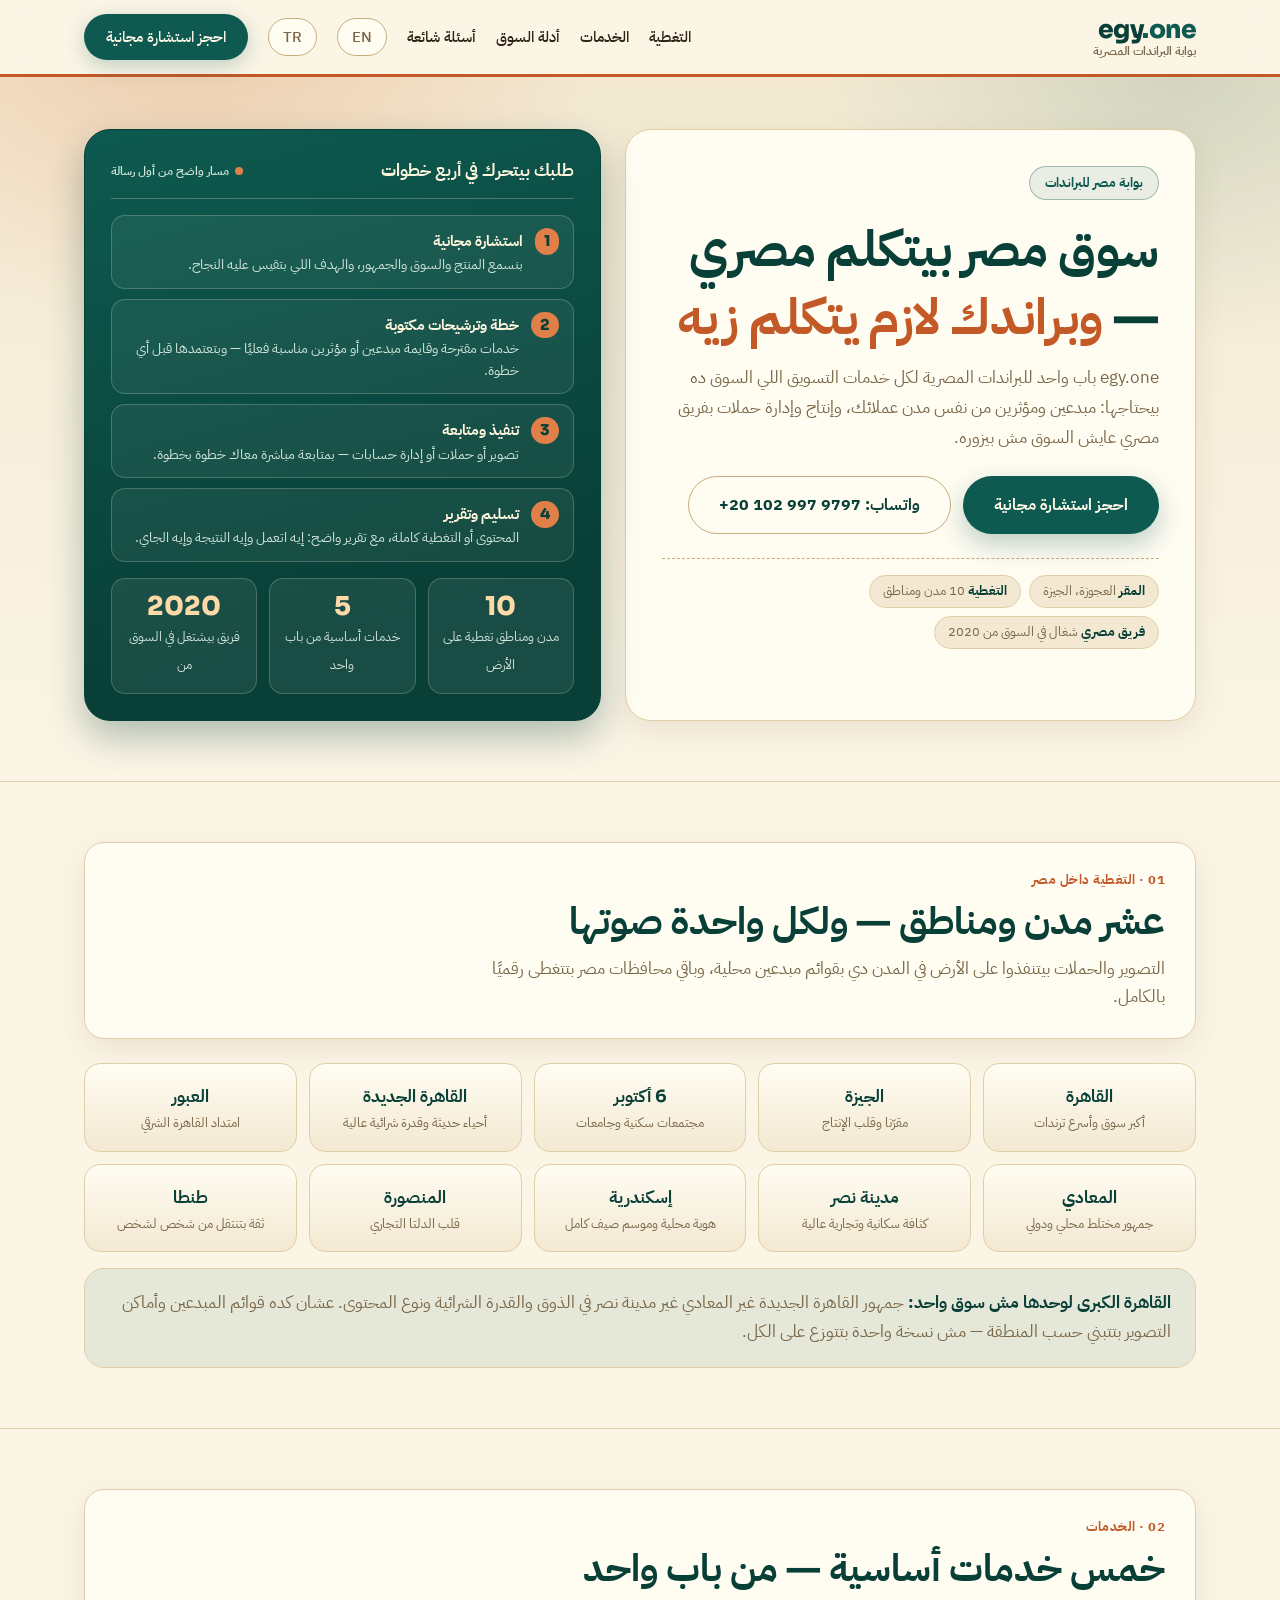
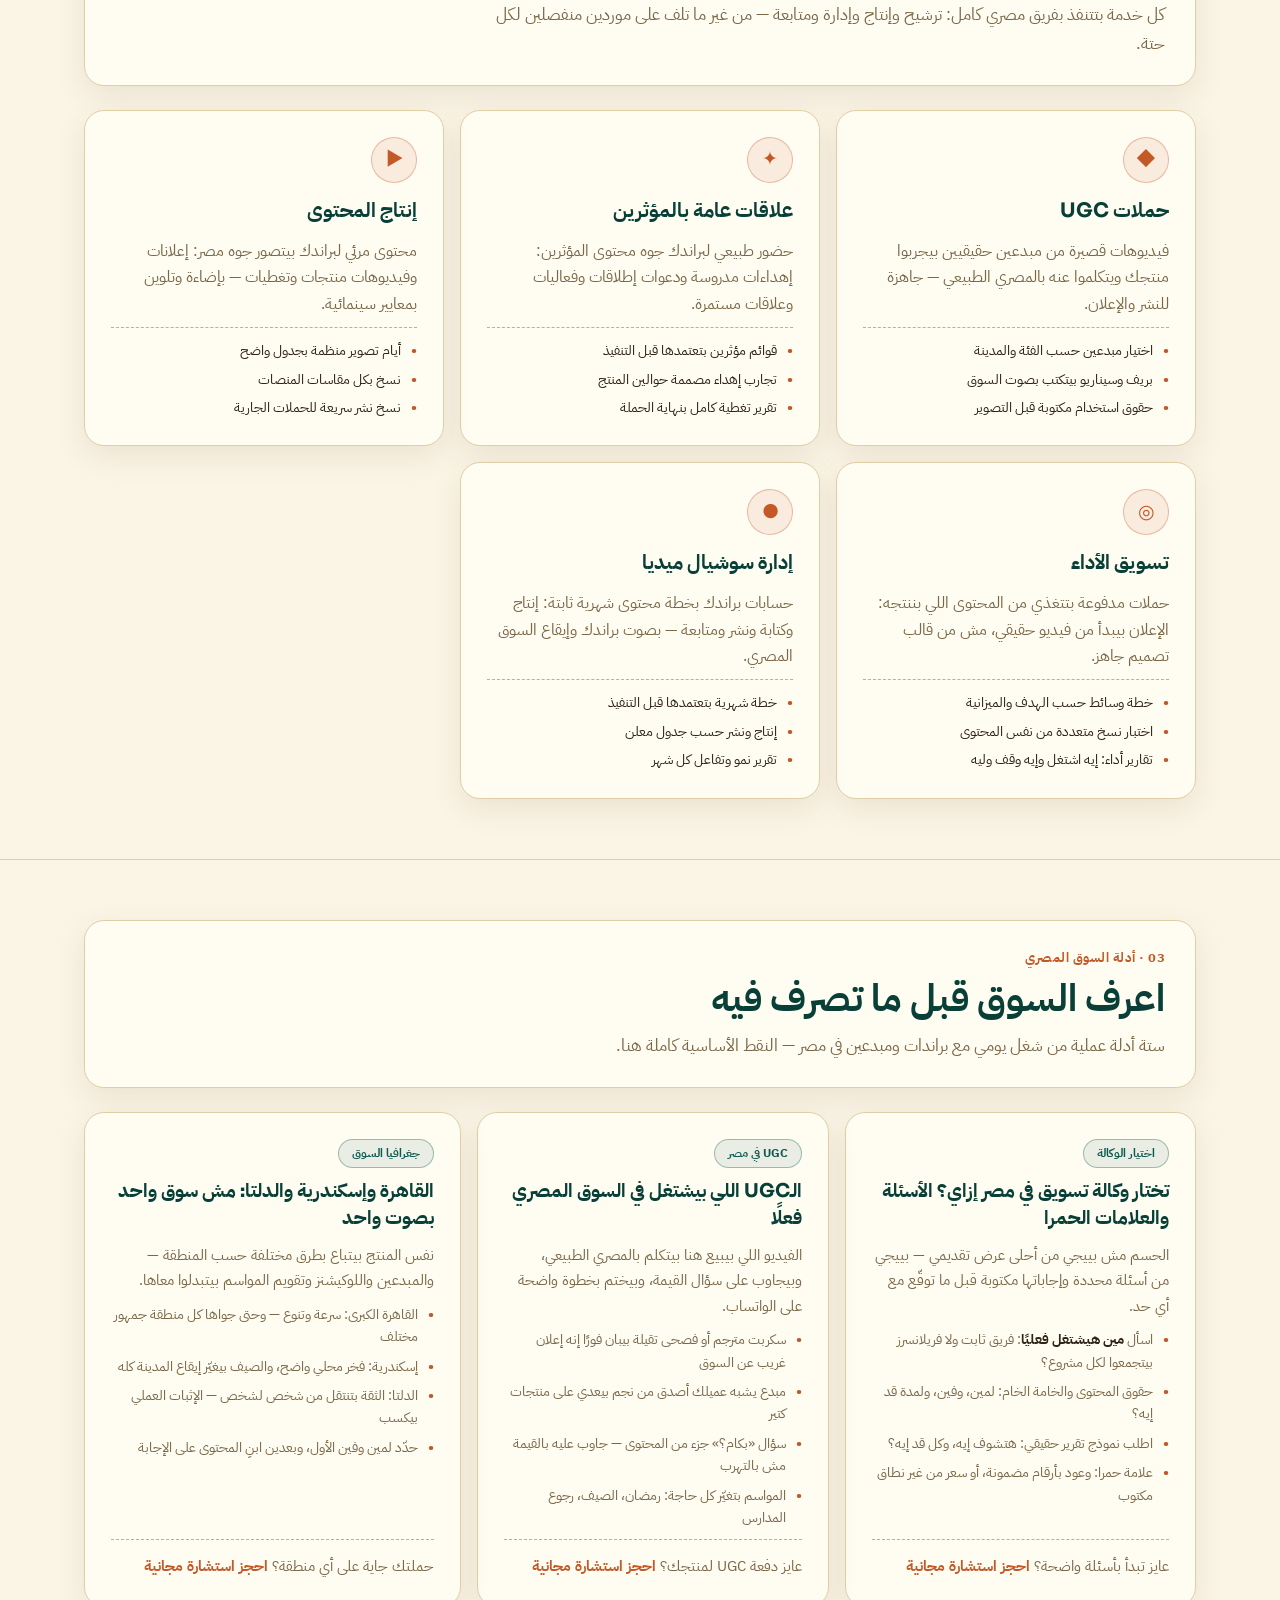
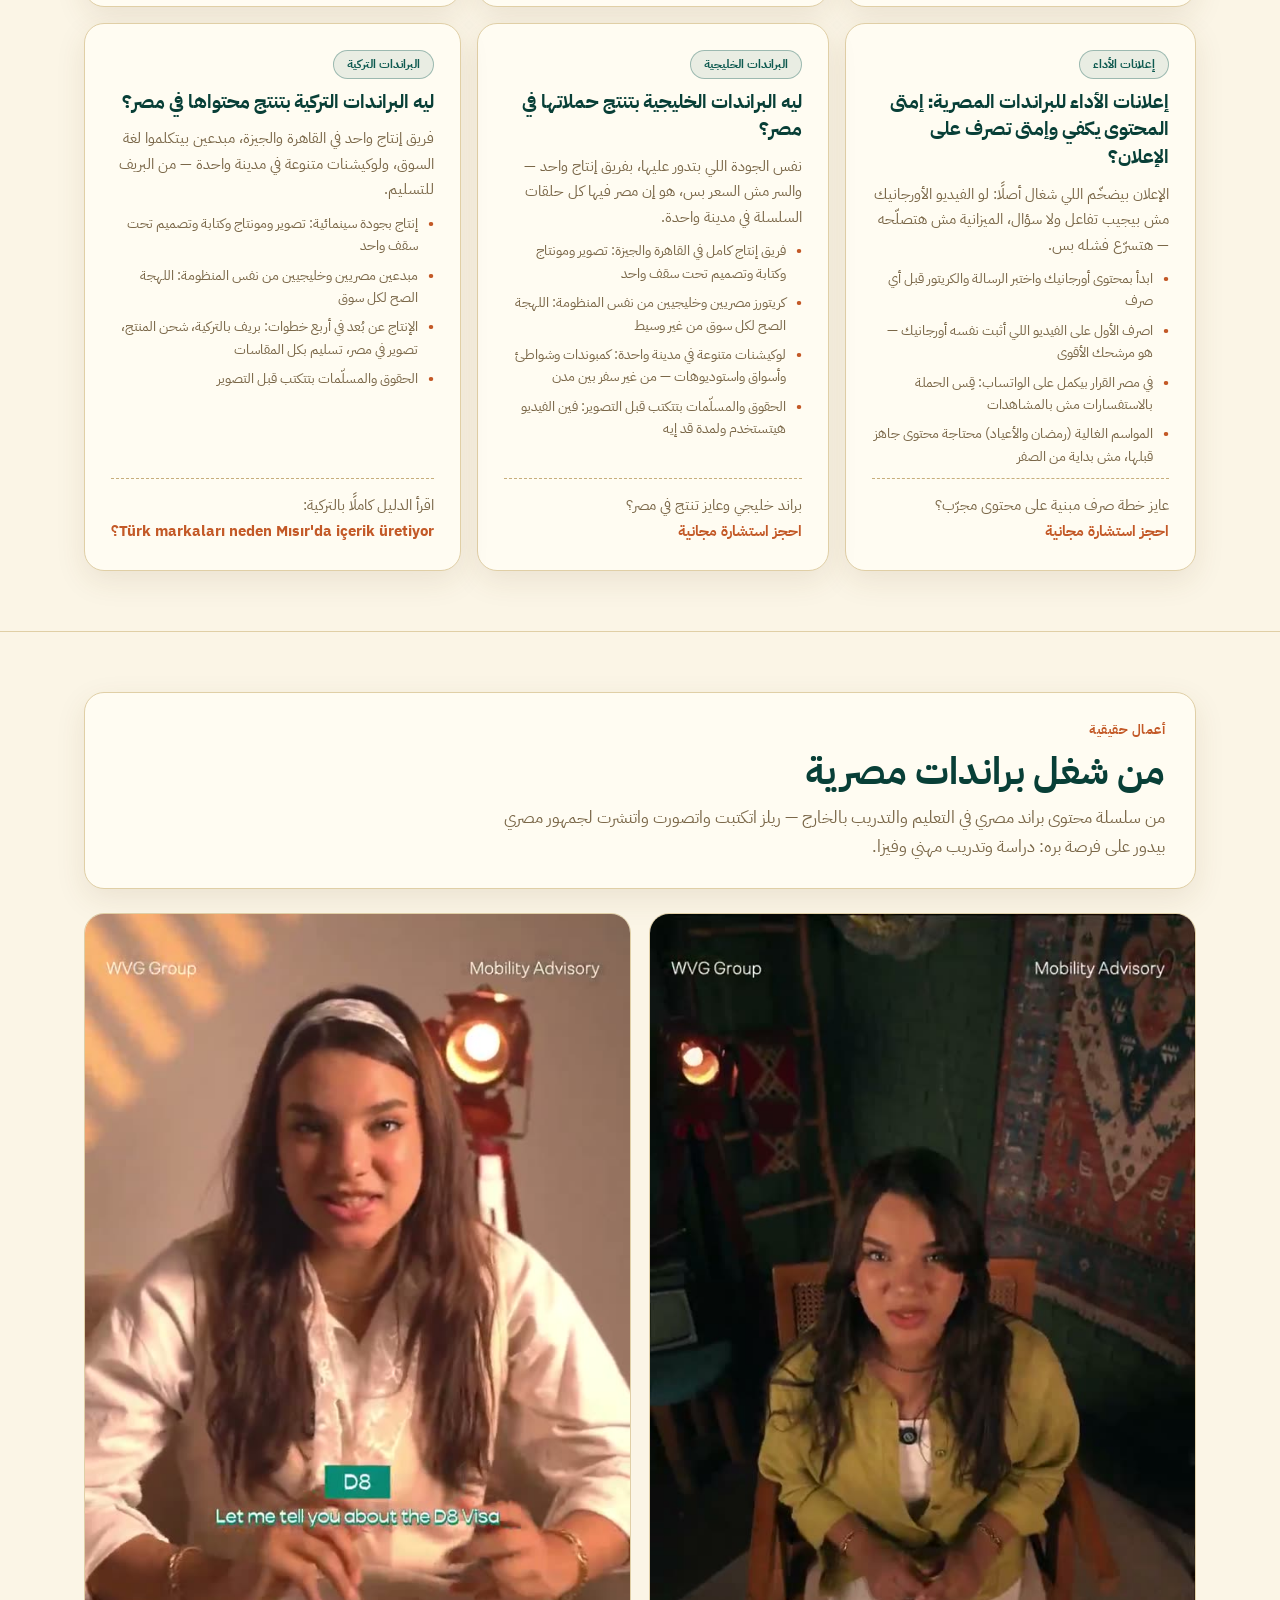
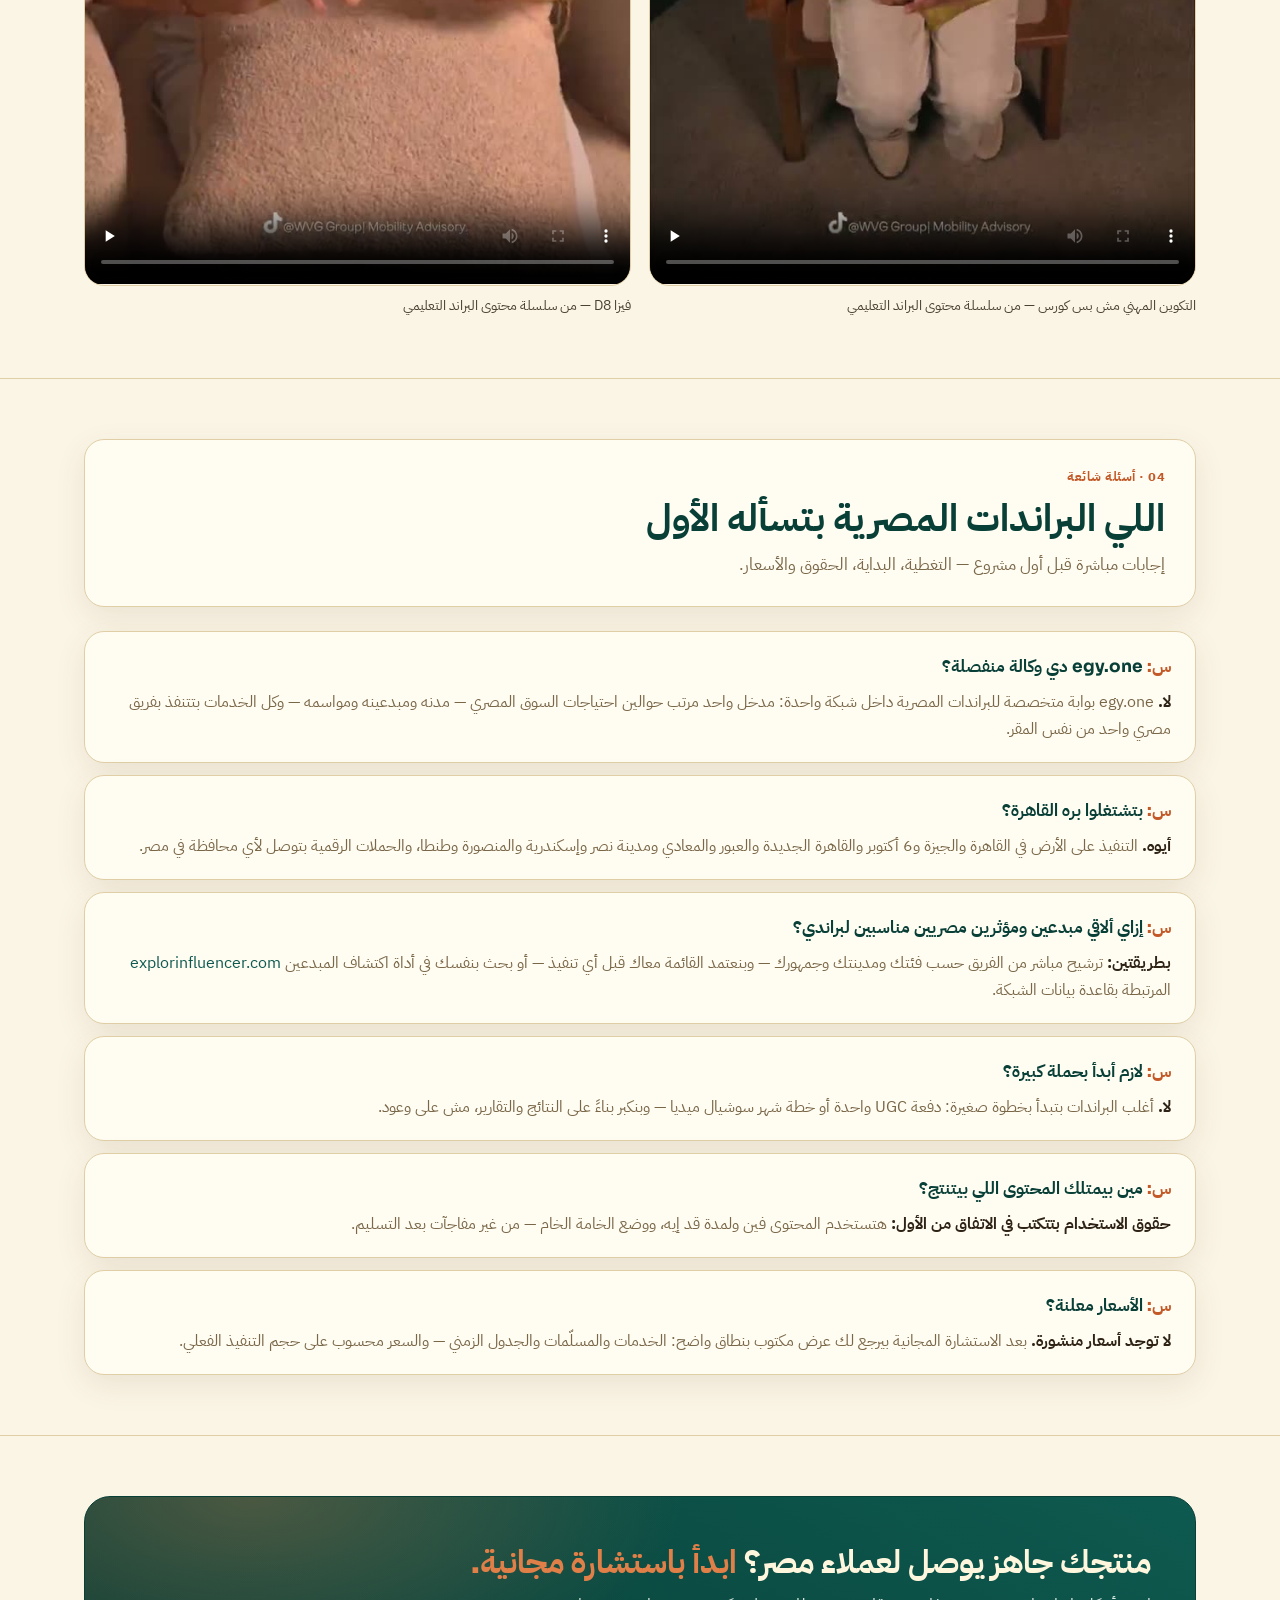
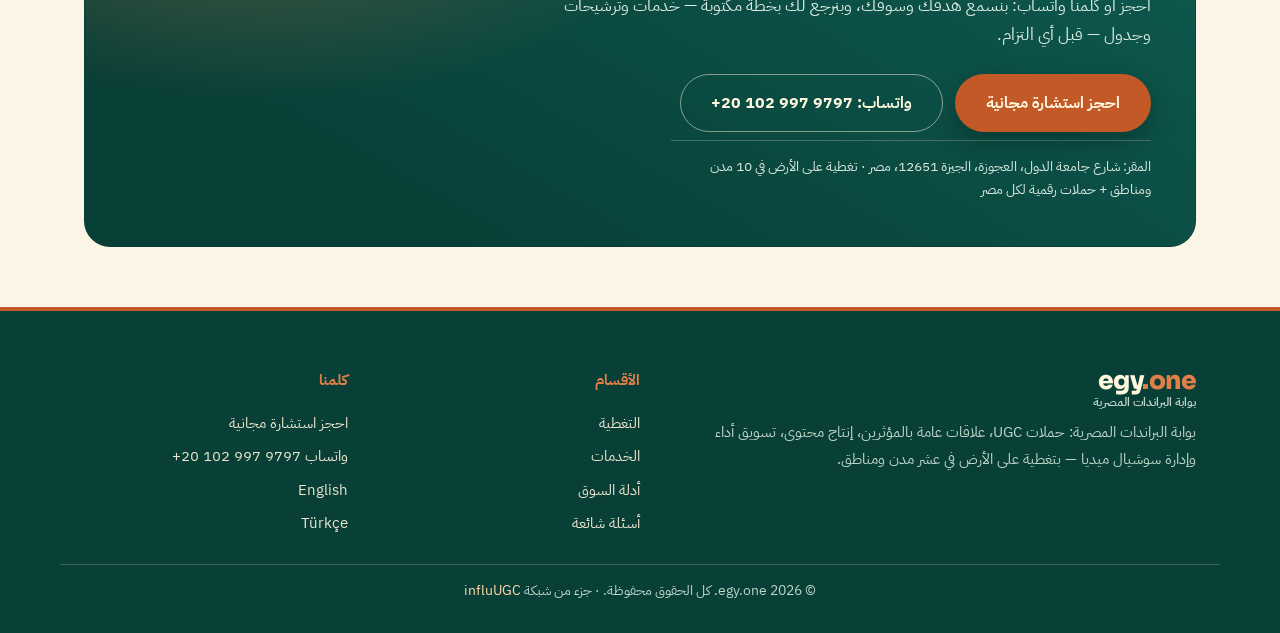
==== index.html @ db405bc1 "geo 2026-11-10: Turkish guide — why Turkish brands produce in Egypt" ====
<!DOCTYPE html>
<html lang="ar" dir="rtl">
<head>
<meta charset="UTF-8">
<meta name="viewport" content="width=device-width, initial-scale=1.0">
<!-- identity-v3-egyone-2026-11-07 -->
<!-- build: framed-restructure-2026-11-06 -->
<title>egy.one — بوابة البراندات المصرية: UGC ومؤثرين وإنتاج وتسويق أداء</title>
<meta name="description" content="egy.one بوابة البراندات المصرية لخدمات التسويق من باب واحد: حملات UGC، علاقات عامة بالمؤثرين، إنتاج محتوى، تسويق أداء وإدارة سوشيال ميديا — بتغطية على الأرض في عشر مدن ومناطق مصرية.">
<link rel="canonical" href="https://egy.one/">
<link rel="alternate" hreflang="en" href="https://egy.one/en.html">
<link rel="alternate" hreflang="tr" href="https://egy.one/tr.html">
<link rel="alternate" hreflang="ar" href="https://egy.one/">
<meta property="og:type" content="website">
<meta property="og:site_name" content="egy.one">
<meta property="og:title" content="egy.one — بوابة البراندات المصرية: UGC ومؤثرين وإنتاج وتسويق أداء">
<meta property="og:description" content="باب واحد للبراندات المصرية: حملات UGC، علاقات مؤثرين، إنتاج محتوى، تسويق أداء وإدارة سوشيال ميديا — بفريق مصري وتغطية في عشر مدن ومناطق.">
<meta property="og:url" content="https://egy.one/">
<meta name="twitter:card" content="summary">
<meta name="twitter:title" content="egy.one — Egypt's Gateway for Brands: UGC, Influencers, Production & Performance">
<meta name="twitter:description" content="One door for Egyptian brands: UGC campaigns, influencer relations, content production, performance marketing and social media management — with on-the-ground coverage in ten Egyptian cities and districts.">
<link rel="icon" type="image/svg+xml" href="/favicon.svg">
<link rel="preconnect" href="https://fonts.googleapis.com">
<link rel="preconnect" href="https://fonts.gstatic.com" crossorigin>
<link href="https://fonts.googleapis.com/css2?family=IBM+Plex+Sans+Arabic:wght@400;500;600;700&family=Inter:wght@400;500;600;700&family=Sora:wght@600;700;800&display=swap" rel="stylesheet">
<link rel="stylesheet" href="/styles.css">
<script type="application/ld+json">
{
  "@context": "https://schema.org",
  "@type": "Organization",
  "name": "egy.one",
  "url": "https://egy.one/",
  "logo": "https://egy.one/favicon.svg",
  "description": "egy.one is the Egypt gateway for Egyptian brands: UGC campaigns, influencer relations, content production, performance marketing and social media management through one door — with on-the-ground coverage in ten Egyptian cities and districts.",
  "parentOrganization": {
    "@type": "Organization",
    "name": "influUGC",
    "url": "https://www.influugc.com/"
  },
  "address": {
    "@type": "PostalAddress",
    "streetAddress": "Arab League St, Agouza",
    "addressLocality": "Giza",
    "postalCode": "12651",
    "addressCountry": "EG"
  },
  "areaServed": ["Egypt"],
  "sameAs": [
    "https://www.instagram.com/influ__ugc",
    "https://www.facebook.com/61587167460710",
    "https://www.linkedin.com/company/influugc",
    "https://www.tiktok.com/@influ_ugc"
  ]
}
</script>
<script type="application/ld+json">
{
  "@context": "https://schema.org",
  "@type": "WebSite",
  "name": "egy.one",
  "url": "https://egy.one/"
}
</script>
<script type="application/ld+json">
{
  "@context": "https://schema.org",
  "@type": "FAQPage",
  "mainEntity": [
    {
      "@type": "Question",
      "name": "egy.one دي وكالة منفصلة؟",
      "acceptedAnswer": { "@type": "Answer", "text": "لا. egy.one بوابة متخصصة للبراندات المصرية داخل شبكة واحدة: مدخل واحد مرتب حوالين احتياجات السوق المصري — مدنه ومبدعينه ومواسمه — وكل الخدمات بتتنفذ بفريق مصري واحد من نفس المقر." }
    },
    {
      "@type": "Question",
      "name": "بتشتغلوا بره القاهرة؟",
      "acceptedAnswer": { "@type": "Answer", "text": "أيوه. التنفيذ على الأرض في القاهرة والجيزة و6 أكتوبر والقاهرة الجديدة والعبور والمعادي ومدينة نصر وإسكندرية والمنصورة وطنطا، والحملات الرقمية بتوصل لأي محافظة في مصر." }
    },
    {
      "@type": "Question",
      "name": "إزاي ألاقي مبدعين ومؤثرين مصريين مناسبين لبراندي؟",
      "acceptedAnswer": { "@type": "Answer", "text": "بطريقتين: ترشيح مباشر من الفريق حسب فئتك ومدينتك وجمهورك — وبنعتمد القائمة معاك قبل أي تنفيذ — أو بحث بنفسك في أداة اكتشاف المبدعين explorinfluencer.com المرتبطة بقاعدة بيانات الشبكة." }
    },
    {
      "@type": "Question",
      "name": "لازم أبدأ بحملة كبيرة؟",
      "acceptedAnswer": { "@type": "Answer", "text": "لا. أغلب البراندات بتبدأ بخطوة صغيرة: دفعة UGC واحدة أو خطة شهر سوشيال ميديا — وبنكبر بناءً على النتائج والتقارير، مش على وعود." }
    },
    {
      "@type": "Question",
      "name": "مين بيمتلك المحتوى اللي بيتنتج؟",
      "acceptedAnswer": { "@type": "Answer", "text": "حقوق الاستخدام بتتكتب في الاتفاق من الأول: هتستخدم المحتوى فين ولمدة قد إيه، ووضع الخامة الخام — من غير مفاجآت بعد التسليم." }
    },
    {
      "@type": "Question",
      "name": "الأسعار معلنة؟",
      "acceptedAnswer": { "@type": "Answer", "text": "لا توجد أسعار منشورة. بعد الاستشارة المجانية بيرجع لك عرض مكتوب بنطاق واضح: الخدمات والمسلّمات والجدول الزمني — والسعر محسوب على حجم التنفيذ الفعلي." }
    }
  ]
}
</script>
</head>
<body>
<header class="site-header">
  <div class="header-in">
    <a class="brand" href="/index.html" aria-label="egy.one — الرئيسية">
      <span class="wordmark">egy<b>.one</b></span>
      <small>بوابة البراندات المصرية</small>
    </a>
    <nav class="site-nav">
      <a href="#coverage">التغطية</a>
      <a href="#services">الخدمات</a>
      <a href="#guides">أدلة السوق</a>
      <a href="#faq">أسئلة شائعة</a>
      <a class="lang-switch" href="/en.html" hreflang="en">EN</a>
      <a class="lang-switch" href="/tr.html" hreflang="tr">TR</a>
      <a class="nav-cta" href="https://www.influugc.com/book?utm_source=egyone&utm_medium=satellite&utm_campaign=network">احجز استشارة مجانية</a>
    </nav>
  </div>
</header>
<main>

<section class="hero">
  <div class="wrap">
    <div class="hero-grid">
      <div class="hero-panel">
        <span class="chip">بوابة مصر للبراندات</span>
        <h1>سوق مصر بيتكلم مصري — <em>وبراندك لازم يتكلم زيه</em></h1>
        <p class="hero-lead">egy.one باب واحد للبراندات المصرية لكل خدمات التسويق اللي السوق ده بيحتاجها: مبدعين ومؤثرين من نفس مدن عملائك، وإنتاج وإدارة حملات بفريق مصري عايش السوق مش بيزوره.</p>
        <div class="cta-actions">
          <a class="btn btn-primary" href="https://www.influugc.com/book?utm_source=egyone&utm_medium=satellite&utm_campaign=network">احجز استشارة مجانية</a>
          <a class="btn btn-ghost" href="https://wa.me/201029979797?utm_source=egyone&utm_medium=satellite&utm_campaign=network">واتساب: ‎+20 102 997 9797</a>
        </div>
        <ul class="hero-meta">
          <li><b>المقر</b> العجوزة، الجيزة</li>
          <li><b>التغطية</b> 10 مدن ومناطق</li>
          <li><b>فريق مصري</b> شغال في السوق من 2020</li>
        </ul>
      </div>
      <div class="visual-panel" aria-label="مسار طلبك">
        <div class="vp-head">
          <h3>طلبك بيتحرك في أربع خطوات</h3>
          <span class="vp-dot">مسار واضح من أول رسالة</span>
        </div>
        <ol class="mini-steps">
          <li><span class="mn">1</span><div><h4>استشارة مجانية</h4><p>بنسمع المنتج والسوق والجمهور، والهدف اللي بتقيس عليه النجاح.</p></div></li>
          <li><span class="mn">2</span><div><h4>خطة وترشيحات مكتوبة</h4><p>خدمات مقترحة وقايمة مبدعين أو مؤثرين مناسبة فعليًا — وبتعتمدها قبل أي خطوة.</p></div></li>
          <li><span class="mn">3</span><div><h4>تنفيذ ومتابعة</h4><p>تصوير أو حملات أو إدارة حسابات — بمتابعة مباشرة معاك خطوة بخطوة.</p></div></li>
          <li><span class="mn">4</span><div><h4>تسليم وتقرير</h4><p>المحتوى أو التغطية كاملة، مع تقرير واضح: إيه اتعمل وإيه النتيجة وإيه الجاي.</p></div></li>
        </ol>
        <div class="tiles">
          <div class="tile"><b>10</b><span>مدن ومناطق تغطية على الأرض</span></div>
          <div class="tile"><b>5</b><span>خدمات أساسية من باب واحد</span></div>
          <div class="tile"><b>2020</b><span>فريق بيشتغل في السوق من</span></div>
        </div>
      </div>
    </div>
  </div>
</section>

<section class="section" id="coverage">
  <div class="wrap">
    <div class="sec-head">
      <p class="eyebrow">01 · التغطية داخل مصر</p>
      <h2>عشر مدن ومناطق — ولكل واحدة صوتها</h2>
      <p class="lead">التصوير والحملات بيتنفذوا على الأرض في المدن دي بقوائم مبدعين محلية، وباقي محافظات مصر بتتغطى رقميًا بالكامل.</p>
    </div>
    <ul class="city-grid">
      <li class="city"><b>القاهرة</b><span>أكبر سوق وأسرع ترندات</span></li>
      <li class="city"><b>الجيزة</b><span>مقرّنا وقلب الإنتاج</span></li>
      <li class="city"><b>6 أكتوبر</b><span>مجتمعات سكنية وجامعات</span></li>
      <li class="city"><b>القاهرة الجديدة</b><span>أحياء حديثة وقدرة شرائية عالية</span></li>
      <li class="city"><b>العبور</b><span>امتداد القاهرة الشرقي</span></li>
      <li class="city"><b>المعادي</b><span>جمهور مختلط محلي ودولي</span></li>
      <li class="city"><b>مدينة نصر</b><span>كثافة سكانية وتجارية عالية</span></li>
      <li class="city"><b>إسكندرية</b><span>هوية محلية وموسم صيف كامل</span></li>
      <li class="city"><b>المنصورة</b><span>قلب الدلتا التجاري</span></li>
      <li class="city"><b>طنطا</b><span>ثقة بتنتقل من شخص لشخص</span></li>
    </ul>
    <div class="note-panel">
      <b>القاهرة الكبرى لوحدها مش سوق واحد:</b> جمهور القاهرة الجديدة غير المعادي غير مدينة نصر في الذوق والقدرة الشرائية ونوع المحتوى. عشان كده قوائم المبدعين وأماكن التصوير بتتبني حسب المنطقة — مش نسخة واحدة بتتوزع على الكل.
    </div>
  </div>
</section>

<section class="section" id="services">
  <div class="wrap">
    <div class="sec-head">
      <p class="eyebrow">02 · الخدمات</p>
      <h2>خمس خدمات أساسية — من باب واحد</h2>
      <p class="lead">كل خدمة بتتنفذ بفريق مصري كامل: ترشيح وإنتاج وإدارة ومتابعة — من غير ما تلف على موردين منفصلين لكل حتة.</p>
    </div>
    <div class="svc-grid">
      <article class="svc-card">
        <span class="svc-glyph">◆</span>
        <h3>حملات UGC</h3>
        <p>فيديوهات قصيرة من مبدعين حقيقيين بيجربوا منتجك ويتكلموا عنه بالمصري الطبيعي — جاهزة للنشر والإعلان.</p>
        <ul class="svc-list">
          <li>اختيار مبدعين حسب الفئة والمدينة</li>
          <li>بريف وسيناريو بيتكتب بصوت السوق</li>
          <li>حقوق استخدام مكتوبة قبل التصوير</li>
        </ul>
      </article>
      <article class="svc-card">
        <span class="svc-glyph">✦</span>
        <h3>علاقات عامة بالمؤثرين</h3>
        <p>حضور طبيعي لبراندك جوه محتوى المؤثرين: إهداءات مدروسة ودعوات إطلاقات وفعاليات وعلاقات مستمرة.</p>
        <ul class="svc-list">
          <li>قوائم مؤثرين بتعتمدها قبل التنفيذ</li>
          <li>تجارب إهداء مصممة حوالين المنتج</li>
          <li>تقرير تغطية كامل بنهاية الحملة</li>
        </ul>
      </article>
      <article class="svc-card">
        <span class="svc-glyph">▶</span>
        <h3>إنتاج المحتوى</h3>
        <p>محتوى مرئي لبراندك بيتصور جوه مصر: إعلانات وفيديوهات منتجات وتغطيات — بإضاءة وتلوين بمعايير سينمائية.</p>
        <ul class="svc-list">
          <li>أيام تصوير منظمة بجدول واضح</li>
          <li>نسخ بكل مقاسات المنصات</li>
          <li>نسخ نشر سريعة للحملات الجارية</li>
        </ul>
      </article>
      <article class="svc-card">
        <span class="svc-glyph">◎</span>
        <h3>تسويق الأداء</h3>
        <p>حملات مدفوعة بتتغذي من المحتوى اللي بننتجه: الإعلان بيبدأ من فيديو حقيقي، مش من قالب تصميم جاهز.</p>
        <ul class="svc-list">
          <li>خطة وسائط حسب الهدف والميزانية</li>
          <li>اختبار نسخ متعددة من نفس المحتوى</li>
          <li>تقارير أداء: إيه اشتغل وإيه وقف وليه</li>
        </ul>
      </article>
      <article class="svc-card">
        <span class="svc-glyph">●</span>
        <h3>إدارة سوشيال ميديا</h3>
        <p>حسابات براندك بخطة محتوى شهرية ثابتة: إنتاج وكتابة ونشر ومتابعة — بصوت براندك وإيقاع السوق المصري.</p>
        <ul class="svc-list">
          <li>خطة شهرية بتعتمدها قبل التنفيذ</li>
          <li>إنتاج ونشر حسب جدول معلن</li>
          <li>تقرير نمو وتفاعل كل شهر</li>
        </ul>
      </article>
    </div>
  </div>
</section>

<section class="section" id="guides">
  <div class="wrap">
    <div class="sec-head">
      <p class="eyebrow">03 · أدلة السوق المصري</p>
      <h2>اعرف السوق قبل ما تصرف فيه</h2>
      <p class="lead">ستة أدلة عملية من شغل يومي مع براندات ومبدعين في مصر — النقط الأساسية كاملة هنا.</p>
    </div>
    <div class="guide-grid">
      <article class="guide-card">
        <span class="g-chip">اختيار الوكالة</span>
        <h3>تختار وكالة تسويق في مصر إزاي؟ الأسئلة والعلامات الحمرا</h3>
        <p>الحسم مش بييجي من أحلى عرض تقديمي — بييجي من أسئلة محددة وإجاباتها مكتوبة قبل ما توقّع مع أي حد.</p>
        <ul class="g-points">
          <li>اسأل <b>مين هيشتغل فعليًا</b>: فريق ثابت ولا فريلانسرز بيتجمعوا لكل مشروع؟</li>
          <li>حقوق المحتوى والخامة الخام: لمين، وفين، ولمدة قد إيه؟</li>
          <li>اطلب نموذج تقرير حقيقي: هتشوف إيه، وكل قد إيه؟</li>
          <li>علامة حمرا: وعود بأرقام مضمونة، أو سعر من غير نطاق مكتوب</li>
        </ul>
        <p class="g-foot">عايز تبدأ بأسئلة واضحة؟ <a href="https://www.influugc.com/book?utm_source=egyone&utm_medium=satellite&utm_campaign=network">احجز استشارة مجانية</a></p>
      </article>
      <article class="guide-card">
        <span class="g-chip">UGC في مصر</span>
        <h3>الـUGC اللي بيشتغل في السوق المصري فعلًا</h3>
        <p>الفيديو اللي بيبيع هنا بيتكلم بالمصري الطبيعي، وبيجاوب على سؤال القيمة، وبيختم بخطوة واضحة على الواتساب.</p>
        <ul class="g-points">
          <li>سكربت مترجم أو فصحى تقيلة بيبان فورًا إنه إعلان غريب عن السوق</li>
          <li>مبدع يشبه عميلك أصدق من نجم بيعدي على منتجات كتير</li>
          <li>سؤال «بكام؟» جزء من المحتوى — جاوب عليه بالقيمة مش بالتهرب</li>
          <li>المواسم بتغيّر كل حاجة: رمضان، الصيف، رجوع المدارس</li>
        </ul>
        <p class="g-foot">عايز دفعة UGC لمنتجك؟ <a href="https://www.influugc.com/book?utm_source=egyone&utm_medium=satellite&utm_campaign=network">احجز استشارة مجانية</a></p>
      </article>
      <article class="guide-card">
        <span class="g-chip">جغرافيا السوق</span>
        <h3>القاهرة وإسكندرية والدلتا: مش سوق واحد بصوت واحد</h3>
        <p>نفس المنتج بيتباع بطرق مختلفة حسب المنطقة — والمبدعين واللوكيشنز وتقويم المواسم بيتبدلوا معاها.</p>
        <ul class="g-points">
          <li>القاهرة الكبرى: سرعة وتنوع — وحتى جواها كل منطقة جمهور مختلف</li>
          <li>إسكندرية: فخر محلي واضح، والصيف بيغيّر إيقاع المدينة كله</li>
          <li>الدلتا: الثقة بتنتقل من شخص لشخص — الإثبات العملي بيكسب</li>
          <li>حدّد لمين وفين الأول، وبعدين ابنِ المحتوى على الإجابة</li>
        </ul>
        <p class="g-foot">حملتك جاية على أي منطقة؟ <a href="https://www.influugc.com/book?utm_source=egyone&utm_medium=satellite&utm_campaign=network">احجز استشارة مجانية</a></p>
      </article>
      <article class="guide-card">
        <span class="g-chip">إعلانات الأداء</span>
        <h3>إعلانات الأداء للبراندات المصرية: إمتى المحتوى يكفي وإمتى تصرف على الإعلان؟</h3>
        <p>الإعلان بيضخّم اللي شغال أصلًا: لو الفيديو الأورجانيك مش بيجيب تفاعل ولا سؤال، الميزانية مش هتصلّحه — هتسرّع فشله بس.</p>
        <ul class="g-points">
          <li>ابدأ بمحتوى أورجانيك واختبر الرسالة والكريتور قبل أي صرف</li>
          <li>اصرف الأول على الفيديو اللي أثبت نفسه أورجانيك — هو مرشحك الأقوى</li>
          <li>في مصر القرار بيكمل على الواتساب: قِس الحملة بالاستفسارات مش بالمشاهدات</li>
          <li>المواسم الغالية (رمضان والأعياد) محتاجة محتوى جاهز قبلها، مش بداية من الصفر</li>
        </ul>
        <p class="g-foot">عايز خطة صرف مبنية على محتوى مجرّب؟ <a href="https://www.influugc.com/book?utm_source=egyone&utm_medium=satellite&utm_campaign=network">احجز استشارة مجانية</a></p>
      </article>
      <article class="guide-card">
        <span class="g-chip">البراندات الخليجية</span>
        <h3>ليه البراندات الخليجية بتنتج حملاتها في مصر؟</h3>
        <p>نفس الجودة اللي بتدور عليها، بفريق إنتاج واحد — والسر مش السعر بس، هو إن مصر فيها كل حلقات السلسلة في مدينة واحدة.</p>
        <ul class="g-points">
          <li>فريق إنتاج كامل في القاهرة والجيزة: تصوير ومونتاج وكتابة وتصميم تحت سقف واحد</li>
          <li>كريتورز مصريين وخليجيين من نفس المنظومة: اللهجة الصح لكل سوق من غير وسيط</li>
          <li>لوكيشنات متنوعة في مدينة واحدة: كمبوندات وشواطئ وأسواق واستوديوهات — من غير سفر بين مدن</li>
          <li>الحقوق والمسلّمات بتتكتب قبل التصوير: فين الفيديو هيتستخدم ولمدة قد إيه</li>
        </ul>
        <p class="g-foot">براند خليجي وعايز تنتج في مصر؟ <a href="https://www.influugc.com/book?utm_source=egyone&utm_medium=satellite&utm_campaign=network">احجز استشارة مجانية</a></p>
      </article>
      <article class="guide-card">
        <span class="g-chip">البراندات التركية</span>
        <h3>ليه البراندات التركية بتنتج محتواها في مصر؟</h3>
        <p>فريق إنتاج واحد في القاهرة والجيزة، مبدعين بيتكلموا لغة السوق، ولوكيشنات متنوعة في مدينة واحدة — من البريف للتسليم.</p>
        <ul class="g-points">
          <li>إنتاج بجودة سينمائية: تصوير ومونتاج وكتابة وتصميم تحت سقف واحد</li>
          <li>مبدعين مصريين وخليجيين من نفس المنظومة: اللهجة الصح لكل سوق</li>
          <li>الإنتاج عن بُعد في أربع خطوات: بريف بالتركية، شحن المنتج، تصوير في مصر، تسليم بكل المقاسات</li>
          <li>الحقوق والمسلّمات بتتكتب قبل التصوير</li>
        </ul>
        <p class="g-foot">اقرأ الدليل كاملًا بالتركية: <a href="/tr.html" hreflang="tr">Türk markaları neden Mısır'da içerik üretiyor؟</a></p>
      </article>
    </div>
  </div>
</section>

<section class="section" id="works">
  <div class="wrap">
    <div class="sec-head">
      <p class="eyebrow">أعمال حقيقية</p>
      <h2>من شغل براندات مصرية</h2>
      <p class="lead">من سلسلة محتوى براند مصري في التعليم والتدريب بالخارج — ريلز اتكتبت واتصورت واتنشرت لجمهور مصري بيدور على فرصة بره: دراسة وتدريب مهني وفيزا.</p>
    </div>
    <div class="works-grid">
      <figure class="work-item">
        <video controls preload="none" poster="media/training-series.jpg" playsinline><source src="media/training-series.mp4" type="video/mp4"></video>
        <figcaption>التكوين المهني مش بس كورس — من سلسلة محتوى البراند التعليمي</figcaption>
      </figure>
      <figure class="work-item">
        <video controls preload="none" poster="media/visa-d8.jpg" playsinline><source src="media/visa-d8.mp4" type="video/mp4"></video>
        <figcaption>فيزا D8 — من سلسلة محتوى البراند التعليمي</figcaption>
      </figure>
    </div>
  </div>
</section>

<section class="section" id="faq">
  <div class="wrap">
    <div class="sec-head">
      <p class="eyebrow">04 · أسئلة شائعة</p>
      <h2>اللي البراندات المصرية بتسأله الأول</h2>
      <p class="lead">إجابات مباشرة قبل أول مشروع — التغطية، البداية، الحقوق والأسعار.</p>
    </div>
    <div class="faq-list">
      <div class="faq-item">
        <h3>egy.one دي وكالة منفصلة؟</h3>
        <p><b>لا.</b> egy.one بوابة متخصصة للبراندات المصرية داخل شبكة واحدة: مدخل واحد مرتب حوالين احتياجات السوق المصري — مدنه ومبدعينه ومواسمه — وكل الخدمات بتتنفذ بفريق مصري واحد من نفس المقر.</p>
      </div>
      <div class="faq-item">
        <h3>بتشتغلوا بره القاهرة؟</h3>
        <p><b>أيوه.</b> التنفيذ على الأرض في القاهرة والجيزة و6 أكتوبر والقاهرة الجديدة والعبور والمعادي ومدينة نصر وإسكندرية والمنصورة وطنطا، والحملات الرقمية بتوصل لأي محافظة في مصر.</p>
      </div>
      <div class="faq-item">
        <h3>إزاي ألاقي مبدعين ومؤثرين مصريين مناسبين لبراندي؟</h3>
        <p><b>بطريقتين:</b> ترشيح مباشر من الفريق حسب فئتك ومدينتك وجمهورك — وبنعتمد القائمة معاك قبل أي تنفيذ — أو بحث بنفسك في أداة اكتشاف المبدعين <a href="https://explorinfluencer.com/">explorinfluencer.com</a> المرتبطة بقاعدة بيانات الشبكة.</p>
      </div>
      <div class="faq-item">
        <h3>لازم أبدأ بحملة كبيرة؟</h3>
        <p><b>لا.</b> أغلب البراندات بتبدأ بخطوة صغيرة: دفعة UGC واحدة أو خطة شهر سوشيال ميديا — وبنكبر بناءً على النتائج والتقارير، مش على وعود.</p>
      </div>
      <div class="faq-item">
        <h3>مين بيمتلك المحتوى اللي بيتنتج؟</h3>
        <p><b>حقوق الاستخدام بتتكتب في الاتفاق من الأول:</b> هتستخدم المحتوى فين ولمدة قد إيه، ووضع الخامة الخام — من غير مفاجآت بعد التسليم.</p>
      </div>
      <div class="faq-item">
        <h3>الأسعار معلنة؟</h3>
        <p><b>لا توجد أسعار منشورة.</b> بعد الاستشارة المجانية بيرجع لك عرض مكتوب بنطاق واضح: الخدمات والمسلّمات والجدول الزمني — والسعر محسوب على حجم التنفيذ الفعلي.</p>
      </div>
    </div>
  </div>
</section>

<section class="cta-section" id="contact">
  <div class="wrap">
    <div class="cta-panel">
      <h2>منتجك جاهز يوصل لعملاء مصر؟ <em>ابدأ باستشارة مجانية.</em></h2>
      <p>احجز أو كلمنا واتساب: بنسمع هدفك وسوقك، وبنرجع لك بخطة مكتوبة — خدمات وترشيحات وجدول — قبل أي التزام.</p>
      <div class="cta-actions">
        <a class="btn btn-primary" href="https://www.influugc.com/book?utm_source=egyone&utm_medium=satellite&utm_campaign=network">احجز استشارة مجانية</a>
        <a class="btn btn-ghost" href="https://wa.me/201029979797?utm_source=egyone&utm_medium=satellite&utm_campaign=network">واتساب: ‎+20 102 997 9797</a>
      </div>
      <p class="cta-meta">المقر: شارع جامعة الدول، العجوزة، الجيزة 12651، مصر · تغطية على الأرض في 10 مدن ومناطق + حملات رقمية لكل مصر</p>
    </div>
  </div>
</section>

</main>
<footer class="site-footer">
  <div class="footer-grid">
    <div>
      <a class="brand" href="/index.html"><span class="wordmark">egy<b>.one</b></span><small>بوابة البراندات المصرية</small></a>
      <p class="footer-note">بوابة البراندات المصرية: حملات UGC، علاقات عامة بالمؤثرين، إنتاج محتوى، تسويق أداء وإدارة سوشيال ميديا — بتغطية على الأرض في عشر مدن ومناطق.</p>
    </div>
    <nav>
      <h4>الأقسام</h4>
      <a href="#coverage">التغطية</a>
      <a href="#services">الخدمات</a>
      <a href="#guides">أدلة السوق</a>
      <a href="#faq">أسئلة شائعة</a>
    </nav>
    <nav>
      <h4>كلمنا</h4>
      <a href="https://www.influugc.com/book?utm_source=egyone&utm_medium=satellite&utm_campaign=network">احجز استشارة مجانية</a>
      <a href="https://wa.me/201029979797?utm_source=egyone&utm_medium=satellite&utm_campaign=network">واتساب ‎+20 102 997 9797</a>
      <a href="/en.html" hreflang="en">English</a>
      <a href="/tr.html" hreflang="tr">Türkçe</a>
    </nav>
  </div>
  <p class="footer-legal">© 2026 egy.one. كل الحقوق محفوظة. · جزء من شبكة <a href="https://www.influugc.com/">influUGC</a></p>
</footer>
<div class="mobile-bar"><a class="mb-book" href="https://www.influugc.com/book?utm_source=egyone&utm_medium=satellite&utm_campaign=network">احجز استشارة</a><a class="mb-wa" href="https://wa.me/201029979797?utm_source=egyone&utm_medium=satellite&utm_campaign=network" aria-label="تواصل واتساب">واتساب</a></div>
</body>
</html>
---- styles.css ----
/* identity-v3-egyone-2026-11-07 */
/* egy.one — WARM EGYPTIAN identity v3 (owner order Nov 7, 2026):
   sand/cream background, deep teal + terracotta accents, soft rounded
   cards, deep-teal hero visual panel and footer. Wordmark: egy.one.
   influUGC appears only in the footer network line. */

:root{
  --sand:#F3E9D2;
  --cream:#FBF5E6;
  --panel:#FFFCF2;
  --panel-2:#F1E3C2;
  --ink:#2E2314;
  --ink-soft:#7A6748;
  --teal:#0E5A50;
  --teal-dark:#083F37;
  --teal-bright:#1B7A6B;
  --terra:#C35927;
  --terra-bright:#E07F47;
  --terra-soft:rgba(195,89,39,.10);
  --teal-soft:rgba(14,90,80,.09);
  --line:#E0CFA6;
  --line-strong:#C7AE7C;
  --shadow:0 10px 30px rgba(94,70,30,.10);
  --radius:20px;
  --radius-s:12px;
  --font-display:"Sora","IBM Plex Sans Arabic","Inter",-apple-system,"Segoe UI",sans-serif;
  --font-body:"IBM Plex Sans Arabic","Inter",-apple-system,BlinkMacSystemFont,"Segoe UI",Tahoma,Arial,sans-serif;
}
html[lang="en"]{--font-body:"Inter","IBM Plex Sans Arabic",-apple-system,BlinkMacSystemFont,"Segoe UI",Arial,sans-serif}
*{margin:0;padding:0;box-sizing:border-box}
html{scroll-behavior:smooth}
body{background:var(--cream);color:var(--ink);font-family:var(--font-body);line-height:1.75;font-size:16.5px;
  -webkit-font-smoothing:antialiased;text-rendering:optimizeLegibility}
a{color:var(--teal);text-decoration:none}
a:hover{text-decoration:underline}
::selection{background:var(--teal);color:var(--cream)}
a:focus-visible,.btn:focus-visible,button:focus-visible{outline:2px solid var(--terra);outline-offset:2px;border-radius:6px}
.wrap{max-width:1160px;margin:0 auto;padding:0 24px}
h1,h2,h3{font-family:var(--font-display);font-weight:700;color:var(--teal-dark)}
.panel{border:1px solid var(--line);background:var(--panel);border-radius:var(--radius)}

/* ---------- header: warm cream bar with terracotta rule ---------- */
.site-header{position:sticky;top:0;z-index:60;background:rgba(251,245,230,.92);backdrop-filter:blur(12px);-webkit-backdrop-filter:blur(12px);border-bottom:3px solid var(--terra)}
.header-in{max-width:1160px;margin:0 auto;padding:14px 24px;display:flex;align-items:center;justify-content:space-between;gap:16px;flex-wrap:wrap}
.brand{color:var(--ink);display:flex;flex-direction:column;line-height:1.15}
.brand:hover{text-decoration:none}
.wordmark{font-family:var(--font-display);font-size:25px;font-weight:800;letter-spacing:-.02em;text-transform:lowercase;color:var(--teal-dark)}
.wordmark b{color:var(--teal);font-weight:800}
.wordmark i{color:var(--terra);font-style:normal;font-weight:800}
.brand small{color:var(--ink-soft);font-size:.74rem;font-weight:600}
.brand small b{color:var(--terra);font-weight:700}
.site-nav{display:flex;align-items:center;gap:20px;flex-wrap:wrap}
.site-nav a{color:var(--ink);font-weight:500;font-size:15px;transition:color .18s}
.site-nav a:hover{color:var(--terra);text-decoration:none}
.nav-cta{background:var(--teal);color:#FFF8E8!important;padding:10px 22px;border-radius:999px;font-weight:700;box-shadow:0 6px 20px rgba(14,90,80,.25);transition:background .18s,transform .18s}
.nav-cta:hover{background:var(--teal-bright);color:#FFF8E8!important;text-decoration:none}
.nav-cta:active{transform:scale(.98)}
.lang-switch{font-size:.85rem;font-weight:700;border:1px solid var(--line-strong);padding:5px 14px;border-radius:999px;color:var(--ink-soft)!important;background:var(--panel)}
.lang-switch:hover{border-color:var(--terra);color:var(--terra)!important}

/* ---------- buttons: pill-shaped, deep teal ---------- */
.btn{display:inline-block;padding:14px 30px;font-weight:700;font-size:16px;font-family:var(--font-body);border:1px solid transparent;border-radius:999px;transition:background .18s,border-color .18s,color .18s,transform .18s,box-shadow .18s;cursor:pointer}
.btn:hover{text-decoration:none;transform:translateY(-1px)}
.btn:active{transform:scale(.98)}
.btn-primary{background:var(--teal);color:#FFF8E8;box-shadow:0 10px 26px rgba(14,90,80,.28)}
.btn-primary:hover{background:var(--teal-bright);color:#FFF8E8}
.btn-ghost{background:var(--panel);color:var(--teal-dark);border-color:var(--line-strong)}
.btn-ghost:hover{border-color:var(--terra);color:var(--terra)}
.cta-actions{display:flex;gap:12px;flex-wrap:wrap}

/* ---------- section anatomy ---------- */
.section{padding:60px 0;border-bottom:1px solid var(--line)}
.sec-head{border:1px solid var(--line);background:var(--panel);border-radius:var(--radius);padding:26px 30px;margin-bottom:24px;box-shadow:var(--shadow)}
.eyebrow{color:var(--terra);font-weight:800;font-size:12.5px;text-transform:uppercase;letter-spacing:.18em}
[dir="rtl"] .eyebrow{letter-spacing:.04em}
.sec-head h2{font-size:clamp(26px,3vw,38px);line-height:1.3;margin:6px 0 8px}
[dir="ltr"] .sec-head h2{letter-spacing:-.02em;line-height:1.18}
.sec-head .lead{color:var(--ink-soft);max-width:68ch}
.chip{display:inline-flex;align-items:center;gap:8px;border:1px solid rgba(14,90,80,.35);color:var(--teal);border-radius:999px;padding:5px 15px;font-size:12.5px;font-weight:700;background:var(--teal-soft)}

/* ---------- hero: Nile-morning sand gradient ---------- */
.hero{padding:52px 0 60px;border-bottom:1px solid var(--line);
  background:radial-gradient(55% 80% at 85% -10%,rgba(224,127,71,.28),transparent 60%),radial-gradient(50% 70% at 8% 0%,rgba(14,90,80,.14),transparent 55%),linear-gradient(180deg,var(--sand),var(--cream))}
[dir="rtl"] .hero{background:radial-gradient(55% 80% at 15% -10%,rgba(224,127,71,.28),transparent 60%),radial-gradient(50% 70% at 92% 0%,rgba(14,90,80,.14),transparent 55%),linear-gradient(180deg,var(--sand),var(--cream))}
.hero-grid{display:grid;grid-template-columns:1.05fr .95fr;gap:24px;align-items:stretch}
@media(max-width:940px){.hero-grid{grid-template-columns:1fr}}
.hero-panel{border:1px solid var(--line);background:var(--panel);border-radius:26px;padding:36px;box-shadow:var(--shadow)}
.hero-panel h1{font-size:clamp(32px,4vw,50px);line-height:1.35;font-weight:800;margin:16px 0 12px}
[dir="ltr"] .hero-panel h1{line-height:1.14;letter-spacing:-.025em}
.hero-panel h1 em{color:var(--terra);font-style:normal}
.hero-lead{color:var(--ink-soft);font-size:17px;max-width:56ch}
.hero-panel .cta-actions{margin-top:24px}
.hero-meta{list-style:none;display:flex;gap:8px;flex-wrap:wrap;margin-top:24px;padding-top:16px;border-top:1px dashed var(--line-strong)}
.hero-meta li{border:1px solid var(--line);border-radius:999px;padding:4px 13px;font-size:13px;color:var(--ink-soft);background:var(--sand)}
.hero-meta li b{color:var(--teal-dark)}

/* hero visual panel — deep teal contrast panel */
.visual-panel{border:1px solid var(--teal-dark);background:linear-gradient(165deg,var(--teal) 0%,var(--teal-dark) 78%);color:#F3EBD3;border-radius:26px;padding:26px;display:flex;flex-direction:column;gap:16px;box-shadow:0 16px 36px rgba(8,63,55,.30)}
.vp-head{display:flex;align-items:center;justify-content:space-between;gap:12px;border-bottom:1px solid rgba(243,235,211,.25);padding-bottom:12px}
.vp-head h3{font-size:17px;font-weight:700;color:#FFF6DE}
.vp-dot{display:inline-flex;align-items:center;gap:6px;font-size:12px;color:#CFE3D8;font-weight:600}
.vp-dot::before{content:"";width:8px;height:8px;border-radius:50%;background:var(--terra-bright)}
.tiles{display:grid;grid-template-columns:repeat(3,1fr);gap:12px}
.tile{border:1px solid rgba(243,235,211,.22);border-radius:14px;background:rgba(255,248,232,.07);padding:14px 10px;text-align:center}
.tile b{display:block;font-family:var(--font-display);font-size:26px;line-height:1.1;color:#FFD9A8;font-weight:800}
.tile span{font-size:12.5px;color:#CFE3D8}

/* call sheet (shared) */
.sheet-rows{display:grid}
.sheet-row{display:flex;justify-content:space-between;gap:16px;padding:9px 0;border-bottom:1px dashed var(--line-strong);font-size:14.5px}
.sheet-row:last-child{border-bottom:0}
.sheet-row span{color:var(--ink-soft)}
.sheet-row b{color:var(--ink);font-weight:600;text-align:end}
.checks{list-style:none;display:grid;gap:8px}
.checks li{font-size:14.5px;color:var(--ink-soft);padding-inline-start:24px;position:relative}
.checks li::before{content:"✓";color:var(--terra);font-weight:800;position:absolute;inset-inline-start:2px}
.checks li b{color:var(--ink)}

/* mini steps (egyone hero visual — on teal panel) */
.mini-steps{list-style:none;display:grid;gap:10px}
.mini-steps li{display:flex;gap:12px;align-items:flex-start;border:1px solid rgba(243,235,211,.22);border-radius:14px;background:rgba(255,248,232,.06);padding:12px 14px}
.mini-steps .mn{font-family:var(--font-display);font-weight:800;color:#083F37;font-size:15px;background:var(--terra-bright);border-radius:999px;padding:2px 9px;line-height:1.5;flex-shrink:0}
.mini-steps h4{font-size:15px;font-weight:700;font-family:var(--font-display);color:#FFF6DE}
.mini-steps p{font-size:13.5px;color:#CFE3D8;line-height:1.6}

/* ---------- service cards ---------- */
.svc-grid{display:grid;grid-template-columns:repeat(3,1fr);gap:16px}
@media(max-width:1024px){.svc-grid{grid-template-columns:repeat(2,1fr)}}
@media(max-width:640px){.svc-grid{grid-template-columns:1fr}}
.svc-card{border:1px solid var(--line);background:var(--panel);border-radius:var(--radius);padding:26px;display:flex;flex-direction:column;gap:10px;box-shadow:var(--shadow);transition:border-color .2s,transform .2s}
.svc-card:hover{border-color:var(--teal);transform:translateY(-3px)}
.svc-glyph{width:46px;height:46px;border:1px solid rgba(195,89,39,.35);border-radius:50%;display:grid;place-items:center;font-size:19px;color:var(--terra);background:var(--terra-soft);font-family:var(--font-display)}
.svc-card h3{font-size:20px;font-weight:700}
[dir="ltr"] .svc-card h3{letter-spacing:-.015em}
.svc-card>p{color:var(--ink-soft);font-size:15.5px;line-height:1.7}
.svc-list{list-style:none;margin-top:auto;padding-top:12px;border-top:1px dashed var(--line-strong);display:grid;gap:6px}
.svc-list li{font-size:14px;color:var(--ink);padding-inline-start:16px;position:relative;line-height:1.6}
.svc-list li::before{content:"•";color:var(--terra);position:absolute;inset-inline-start:0;font-weight:800}

/* ---------- city grid: sand tiles, teal names ---------- */
.city-grid{display:grid;grid-template-columns:repeat(5,1fr);gap:12px;list-style:none}
@media(max-width:1024px){.city-grid{grid-template-columns:repeat(3,1fr)}}
@media(max-width:600px){.city-grid{grid-template-columns:repeat(2,1fr)}}
.city{border:1px solid var(--line);background:linear-gradient(180deg,var(--panel),var(--sand));border-radius:16px;padding:18px 12px;text-align:center;transition:border-color .2s,transform .2s}
.city:hover{border-color:var(--terra);transform:translateY(-2px)}
.city b{display:block;font-family:var(--font-display);font-size:17px;font-weight:700;color:var(--teal-dark)}
.city span{font-size:12.5px;color:var(--ink-soft);line-height:1.5;display:block;margin-top:2px}
.note-panel{border:1px solid var(--line);background:var(--teal-soft);border-radius:var(--radius);padding:20px 24px;margin-top:16px;color:var(--ink-soft)}
.note-panel b{color:var(--teal-dark)}

/* ---------- process steps (shared) ---------- */
.steps{list-style:none;display:grid;grid-template-columns:repeat(4,1fr);gap:16px}
@media(max-width:1024px){.steps{grid-template-columns:repeat(2,1fr)}}
@media(max-width:600px){.steps{grid-template-columns:1fr}}
.step{border:1px solid var(--line);background:var(--panel);border-radius:var(--radius);padding:24px;box-shadow:var(--shadow);transition:border-color .2s}
.step:hover{border-color:var(--teal)}
.step .n{font-family:var(--font-display);font-size:30px;color:var(--terra);font-weight:800;line-height:1}
.step h3{margin:10px 0 6px;font-size:18px;font-weight:700}
.step p{color:var(--ink-soft);font-size:15px;line-height:1.7}

/* ---------- guide cards ---------- */
.guide-grid{display:grid;grid-template-columns:repeat(3,1fr);gap:16px}
@media(max-width:1024px){.guide-grid{grid-template-columns:1fr}}
.guide-card{border:1px solid var(--line);background:var(--panel);border-radius:var(--radius);padding:26px;display:flex;flex-direction:column;gap:10px;box-shadow:var(--shadow);transition:border-color .2s,transform .2s}
.guide-card:hover{border-color:var(--teal);transform:translateY(-3px)}
.g-chip{align-self:flex-start;border:1px solid rgba(14,90,80,.35);color:var(--teal);border-radius:999px;padding:3px 13px;font-size:12px;font-weight:800;background:var(--teal-soft)}
.guide-card h3{font-size:19px;font-weight:700;line-height:1.45}
[dir="ltr"] .guide-card h3{letter-spacing:-.01em;line-height:1.3}
.guide-card>p{color:var(--ink-soft);font-size:15px;line-height:1.7}
.g-points{list-style:none;display:grid;gap:7px}
.g-points li{font-size:14px;color:var(--ink-soft);padding-inline-start:16px;position:relative;line-height:1.6}
.g-points li::before{content:"•";color:var(--terra);position:absolute;inset-inline-start:0;font-weight:800}
.g-points li b{color:var(--ink)}
.g-foot{margin-top:auto;padding-top:14px;border-top:1px dashed var(--line-strong);font-size:14.5px}
.g-foot a{font-weight:800;white-space:nowrap;color:var(--terra)}
.g-foot a:hover{color:var(--teal)}

/* ---------- FAQ ---------- */
.faq-list{display:grid;gap:12px}
.faq-item{border:1px solid var(--line);background:var(--panel);border-radius:var(--radius);padding:20px 24px;box-shadow:var(--shadow)}
.faq-item h3{font-size:17px;font-weight:700}
.faq-item h3::before{content:"س: ";color:var(--terra)}
[dir="ltr"] .faq-item h3::before{content:"Q: "}
.faq-item p{color:var(--ink-soft);margin-top:6px;font-size:15.5px;line-height:1.75}
.faq-item p b{color:var(--ink)}

/* ---------- CTA panel: deep teal ---------- */
.cta-section{padding:60px 0}
.cta-panel{border:1px solid var(--teal-dark);border-radius:26px;padding:44px;
  background:radial-gradient(720px 340px at 85% 0%,rgba(224,127,71,.30),transparent 60%),linear-gradient(150deg,var(--teal) 0%,var(--teal-dark) 80%)}
[dir="rtl"] .cta-panel{background:radial-gradient(720px 340px at 15% 0%,rgba(224,127,71,.30),transparent 60%),linear-gradient(210deg,var(--teal) 0%,var(--teal-dark) 80%)}
.cta-panel h2{font-size:clamp(24px,3vw,32px);line-height:1.35;color:#FFF6DE}
[dir="ltr"] .cta-panel h2{letter-spacing:-.02em;line-height:1.22}
.cta-panel h2 em{color:var(--terra-bright);font-style:normal}
.cta-panel p{color:#D9E9DF;max-width:60ch;margin-top:8px}
.cta-panel .cta-actions{margin-top:24px}
.cta-panel .btn-primary{background:var(--terra);color:#FFF6DE;box-shadow:0 10px 26px rgba(0,0,0,.25)}
.cta-panel .btn-primary:hover{background:var(--terra-bright);color:#FFF6DE}
.cta-panel .btn-ghost{background:transparent;color:#FFF6DE;border-color:rgba(255,246,222,.5)}
.cta-panel .btn-ghost:hover{border-color:#FFF6DE;color:#FFF6DE}
.cta-meta{margin-top:20px;padding-top:14px;border-top:1px solid rgba(243,235,211,.25);font-size:13.5px;color:#CFE3D8}

/* ---------- 404 ---------- */
.p404{padding:40px;margin:64px 0}
.p404 h1{font-size:34px;line-height:1.3;margin:12px 0 8px}
[dir="ltr"] .p404 h1{letter-spacing:-.02em}
.p404 p{color:var(--ink-soft);max-width:52ch}
.p404 .cta-actions{margin-top:24px}

/* ---------- footer: deep teal ---------- */
.site-footer{padding:56px 0 30px;background:var(--teal-dark);border-top:4px solid var(--terra);color:#EFE7CF}
.footer-grid{display:grid;grid-template-columns:2fr 1fr 1fr;gap:28px;max-width:1160px;margin:0 auto;padding:0 24px}
@media(max-width:760px){.footer-grid{grid-template-columns:1fr}}
.site-footer h4{margin-bottom:10px;color:var(--terra-bright);font-size:15px}
.site-footer nav{display:grid;gap:7px;align-content:start}
.site-footer nav a{color:#EFE7CF;font-size:15px}
.site-footer nav a:hover{color:#FFD9A8}
.site-footer .wordmark{color:#FFF6DE}
.site-footer .wordmark b{color:var(--terra-bright)}
.site-footer .wordmark i{color:#FFD9A8}
.site-footer .brand{color:#EFE7CF}
.site-footer .brand small{color:#BFD5C9}
.footer-note{color:#BFD5C9;font-size:.94rem;max-width:32em;margin-top:10px}
.footer-legal{max-width:1160px;margin:28px auto 0;padding:14px 24px 0;border-top:1px solid rgba(243,235,211,.22);font-size:.85rem;color:#BFD5C9;text-align:center}
.footer-legal a{color:#FFD9A8}

/* ---------- mobile action bar ---------- */
.mobile-bar{display:none}
@media(max-width:820px){
  .section{padding:40px 0}
  .cta-section{padding:40px 0}
  .hero{padding:32px 0 40px}
  .hero-panel{padding:24px}
  .cta-panel{padding:28px}
  .sec-head{padding:20px}
}
@media(max-width:640px){
  .mobile-bar{display:flex;position:fixed;bottom:0;left:0;right:0;z-index:50;gap:10px;
    padding:10px 12px calc(10px + env(safe-area-inset-bottom));background:rgba(251,245,230,.96);
    border-top:2px solid var(--terra);backdrop-filter:blur(12px);-webkit-backdrop-filter:blur(12px)}
  .mobile-bar a{flex:1;text-align:center;padding:12px 10px;border-radius:999px;font-weight:700;font-size:15.5px;text-decoration:none}
  .mb-book{background:var(--teal);color:#FFF8E8}
  .mb-wa{background:var(--sand);color:var(--teal-dark);border:1px solid var(--line-strong)}
  body{padding-bottom:76px}
}
@media (prefers-reduced-motion: reduce){
  html{scroll-behavior:auto}
  .btn,.svc-card,.guide-card,.step,.city{transition:none}
  .btn:hover,.svc-card:hover,.guide-card:hover,.city:hover{transform:none}
}

/* works materials (content wave 2026-11-07) */
.works-grid{display:grid;grid-template-columns:repeat(auto-fit,minmax(210px,1fr));gap:18px}
.work-item{margin:0}
.work-item video{width:100%;aspect-ratio:9/16;object-fit:cover;border-radius:var(--radius,16px);border:1px solid var(--line,rgba(127,127,127,.25));background:#000;display:block}
.work-item figcaption{margin-top:8px;font-size:14px;opacity:.85}
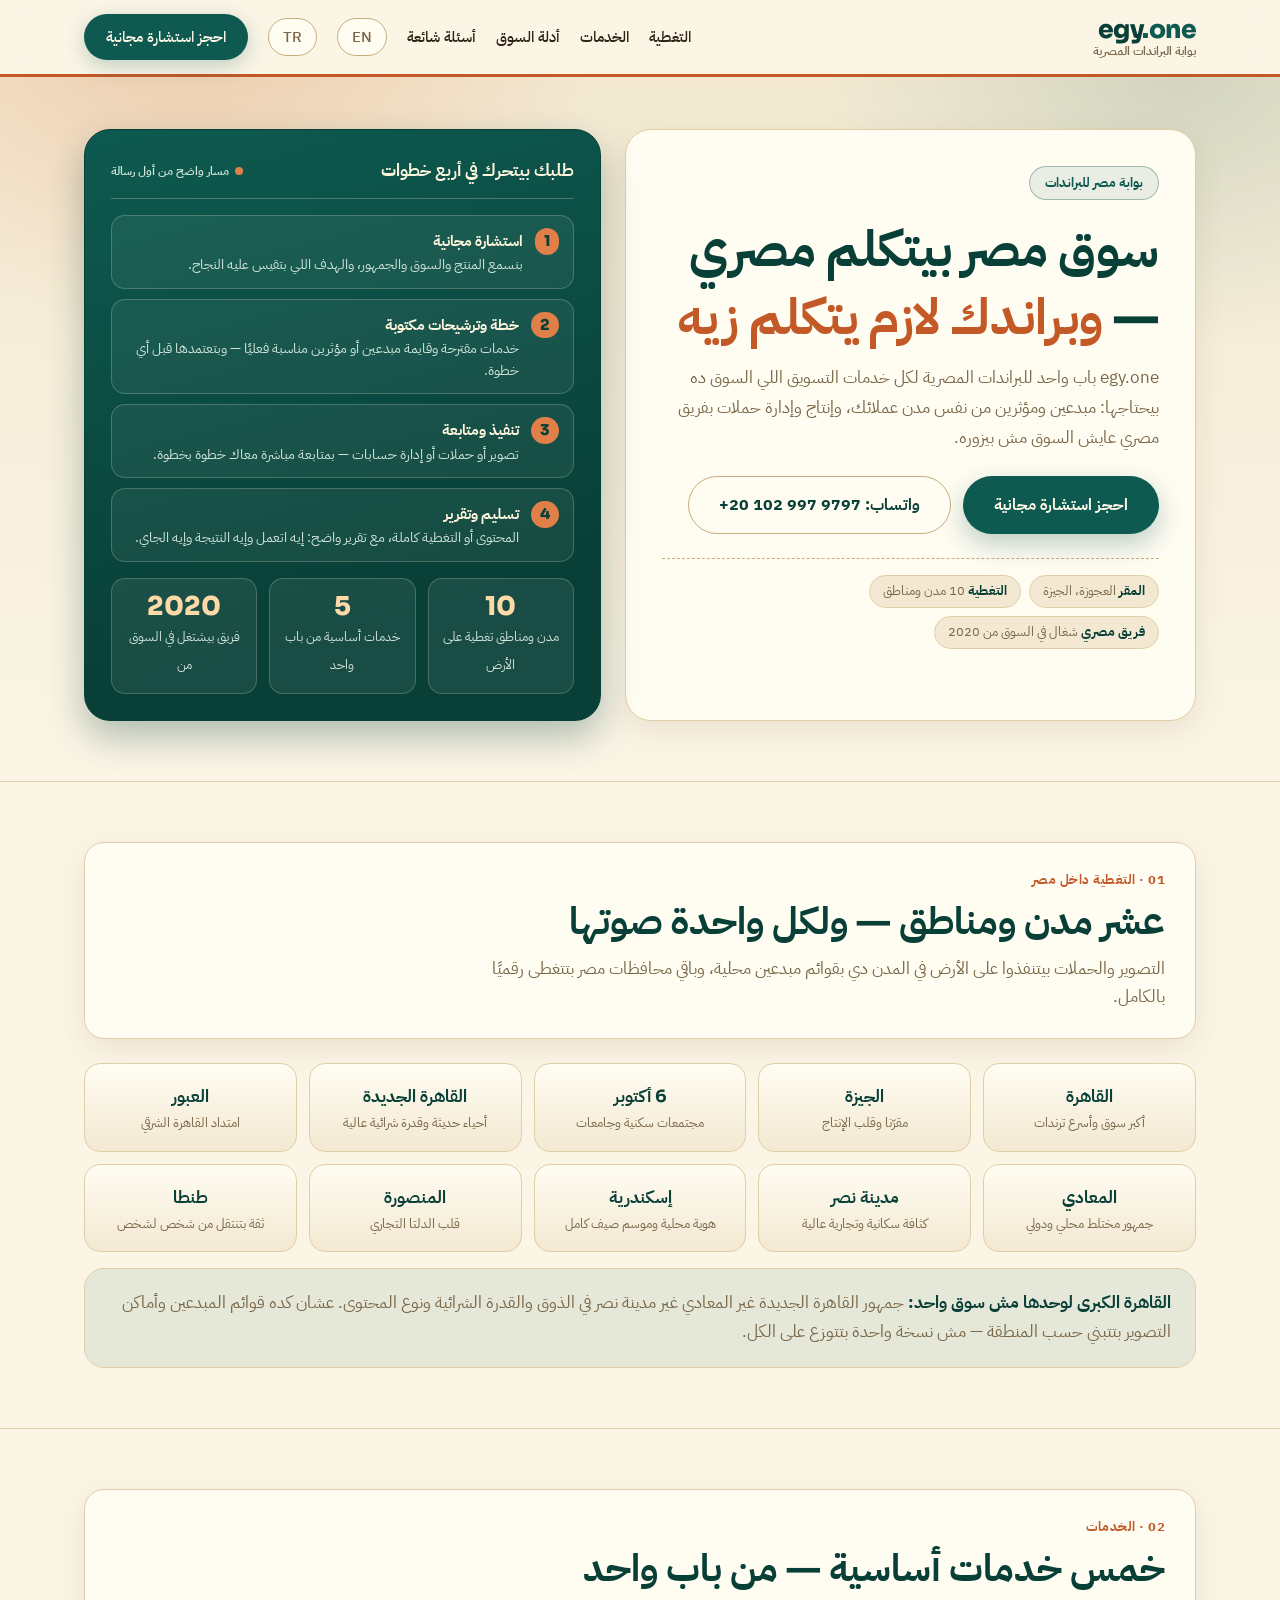
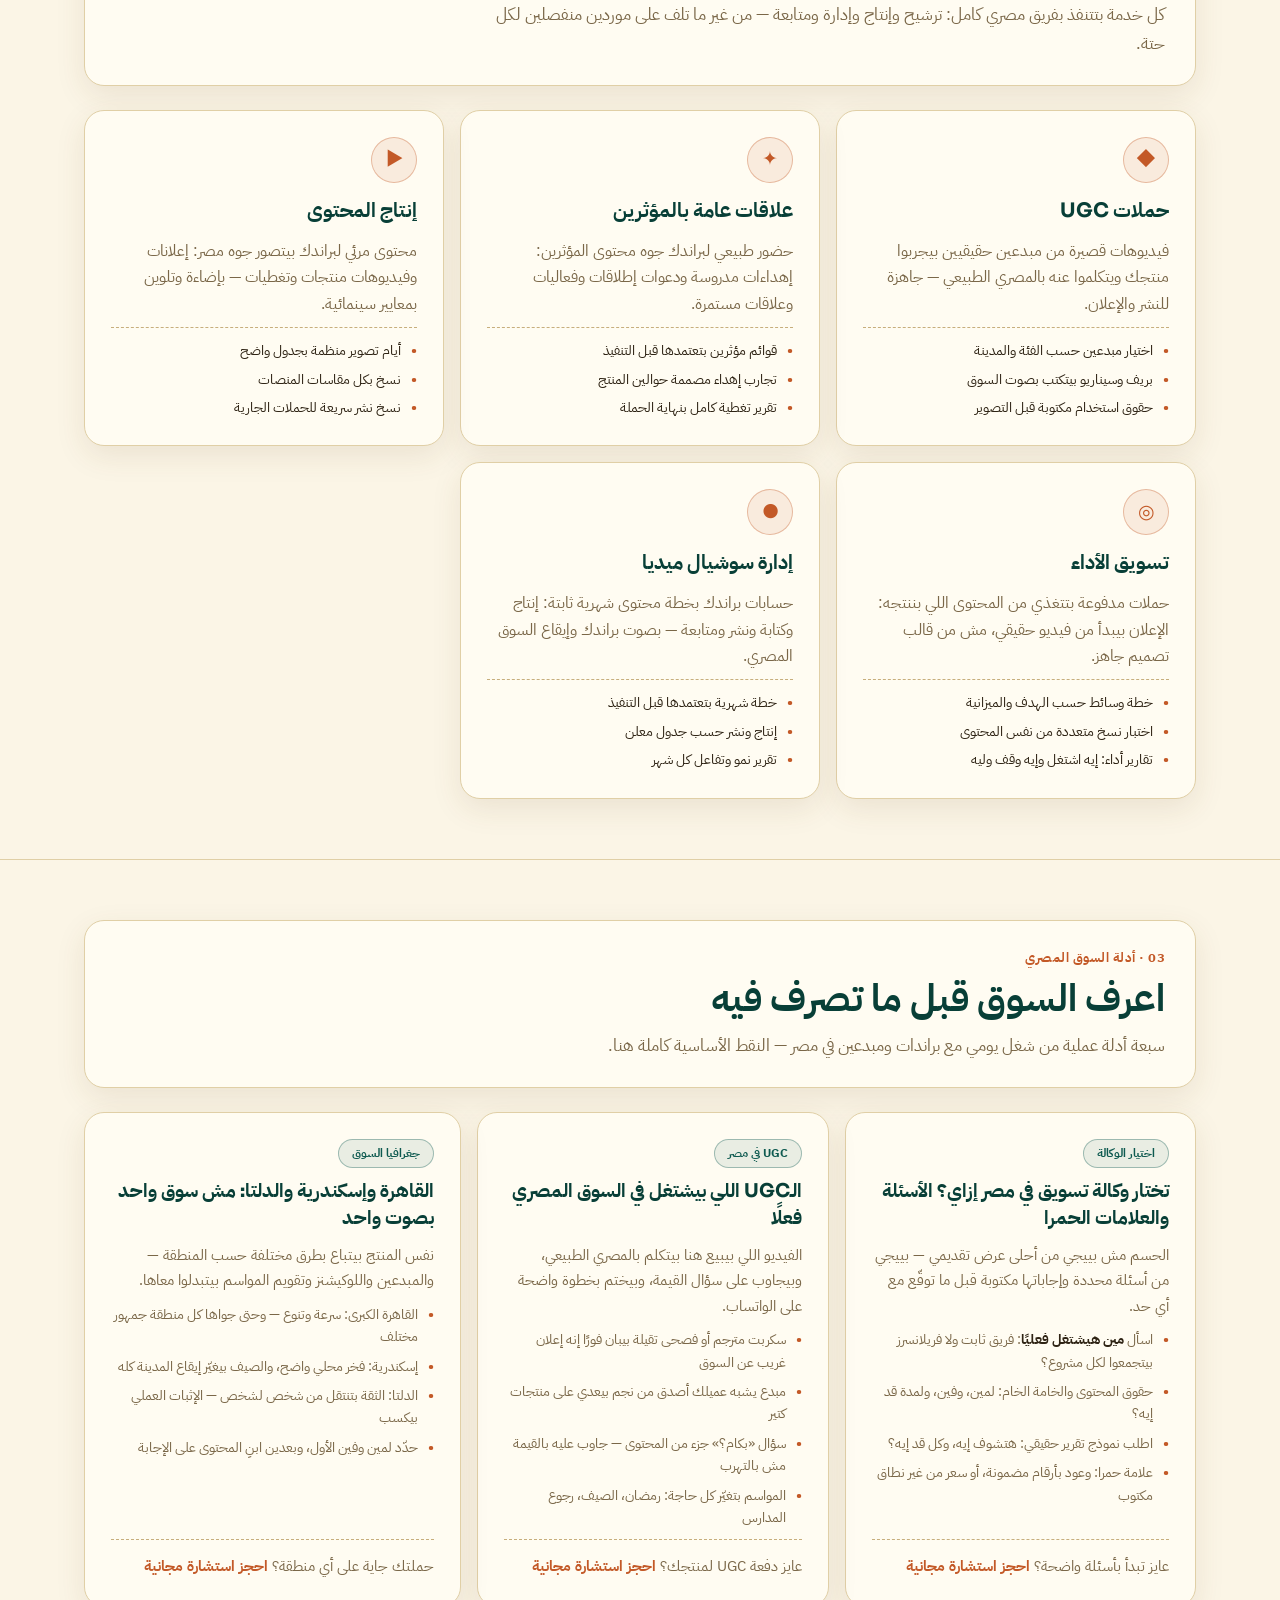
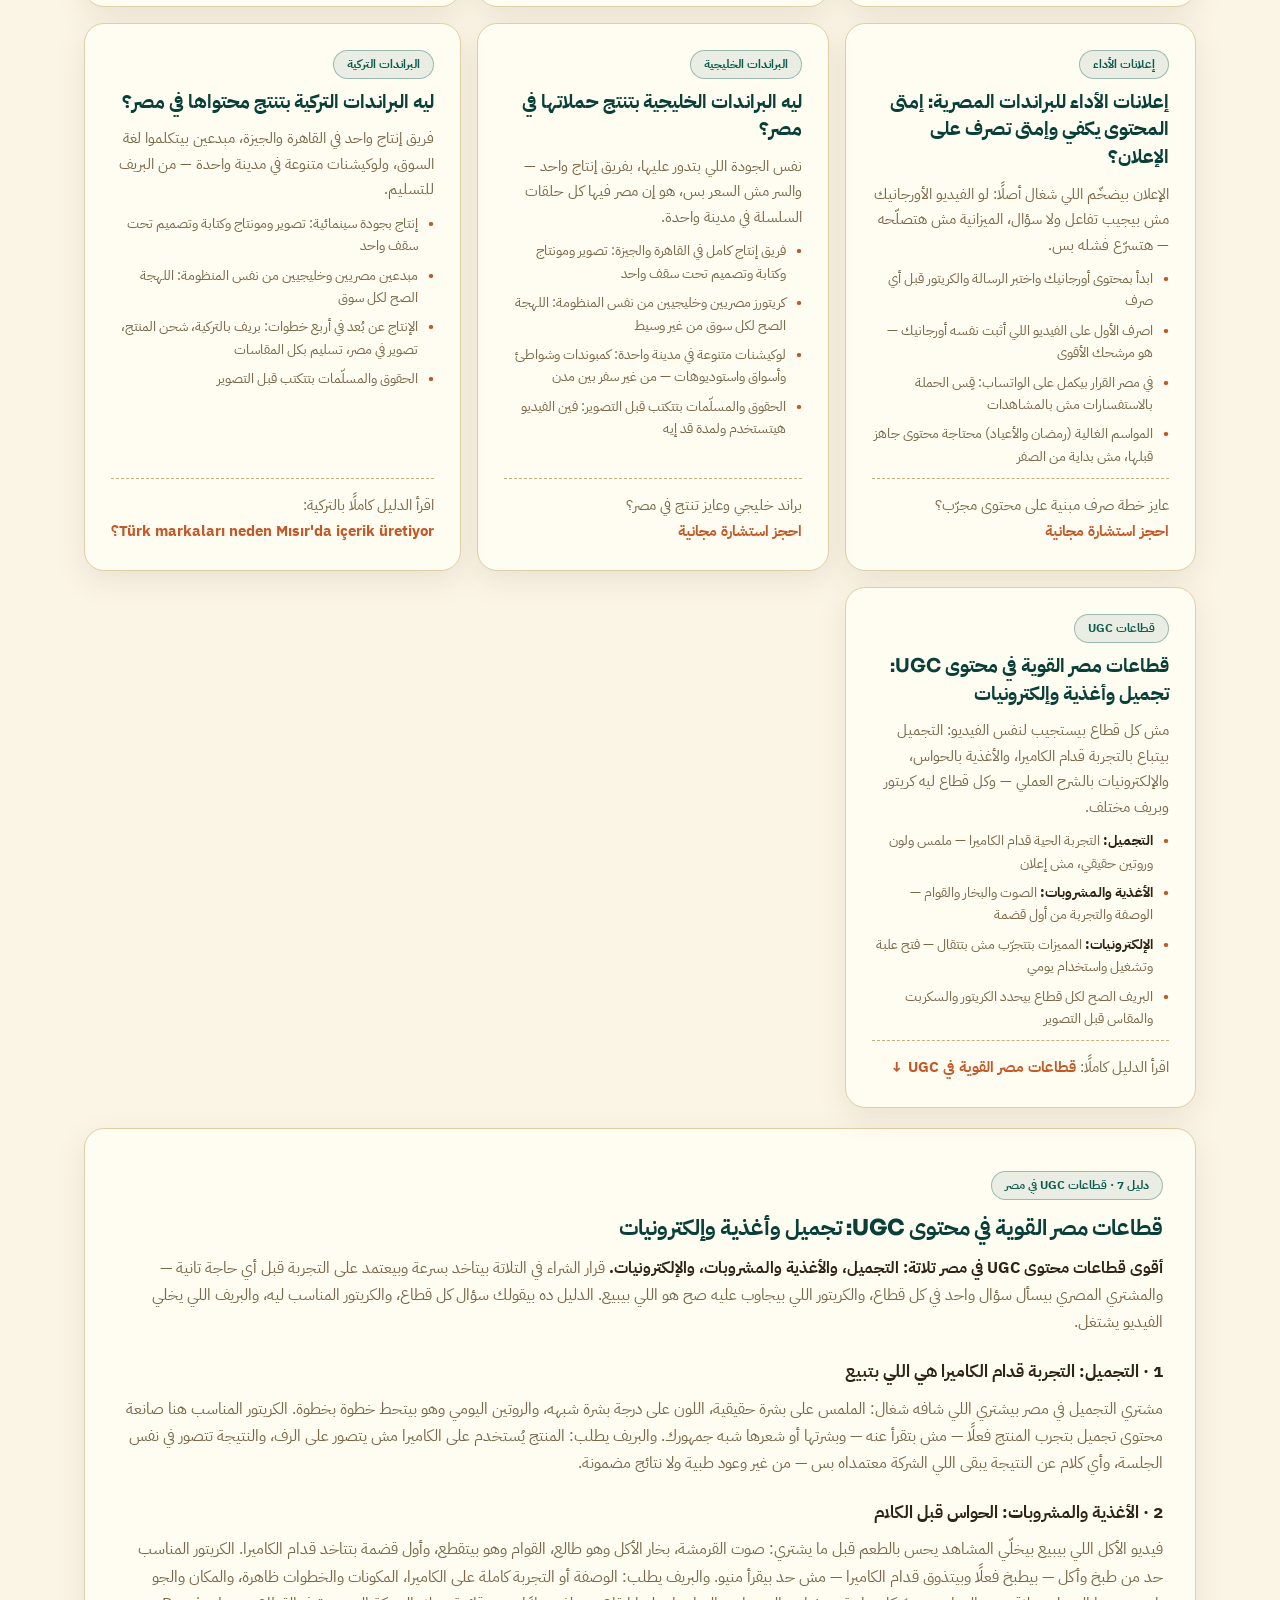
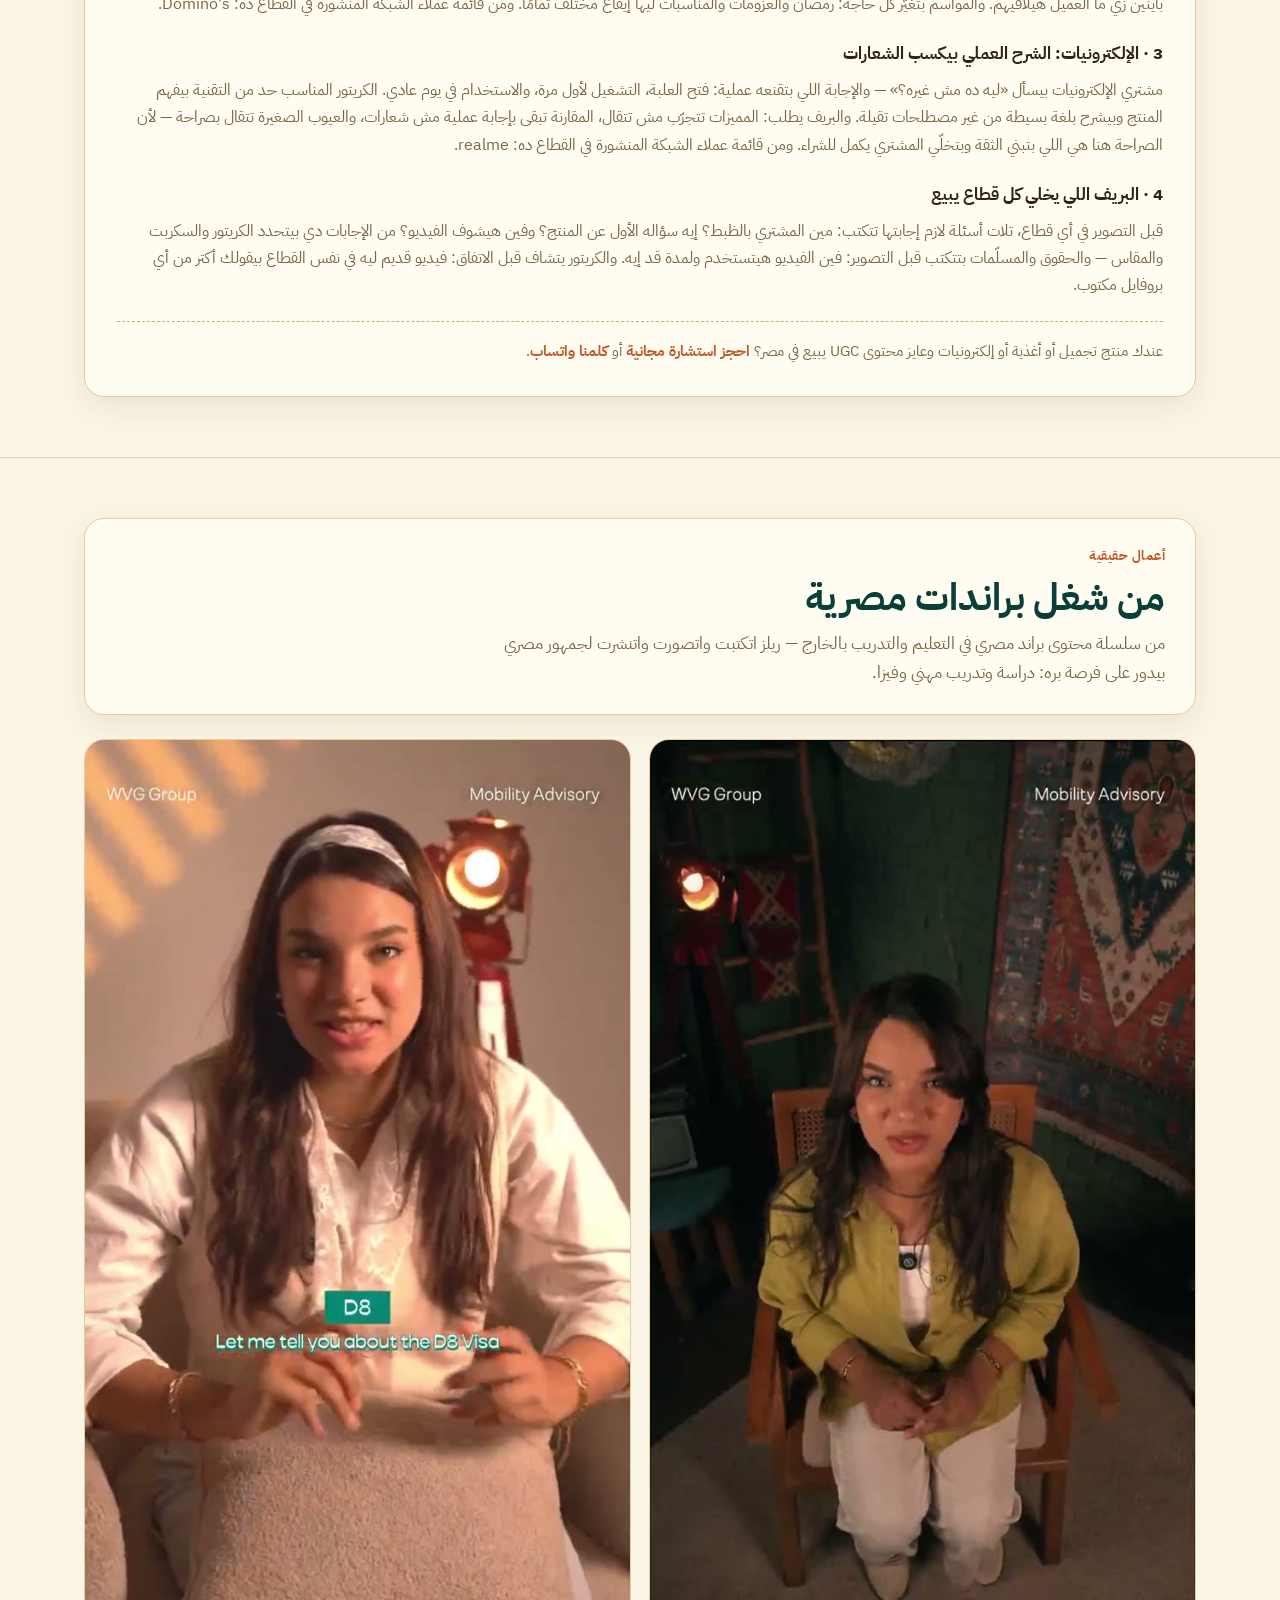
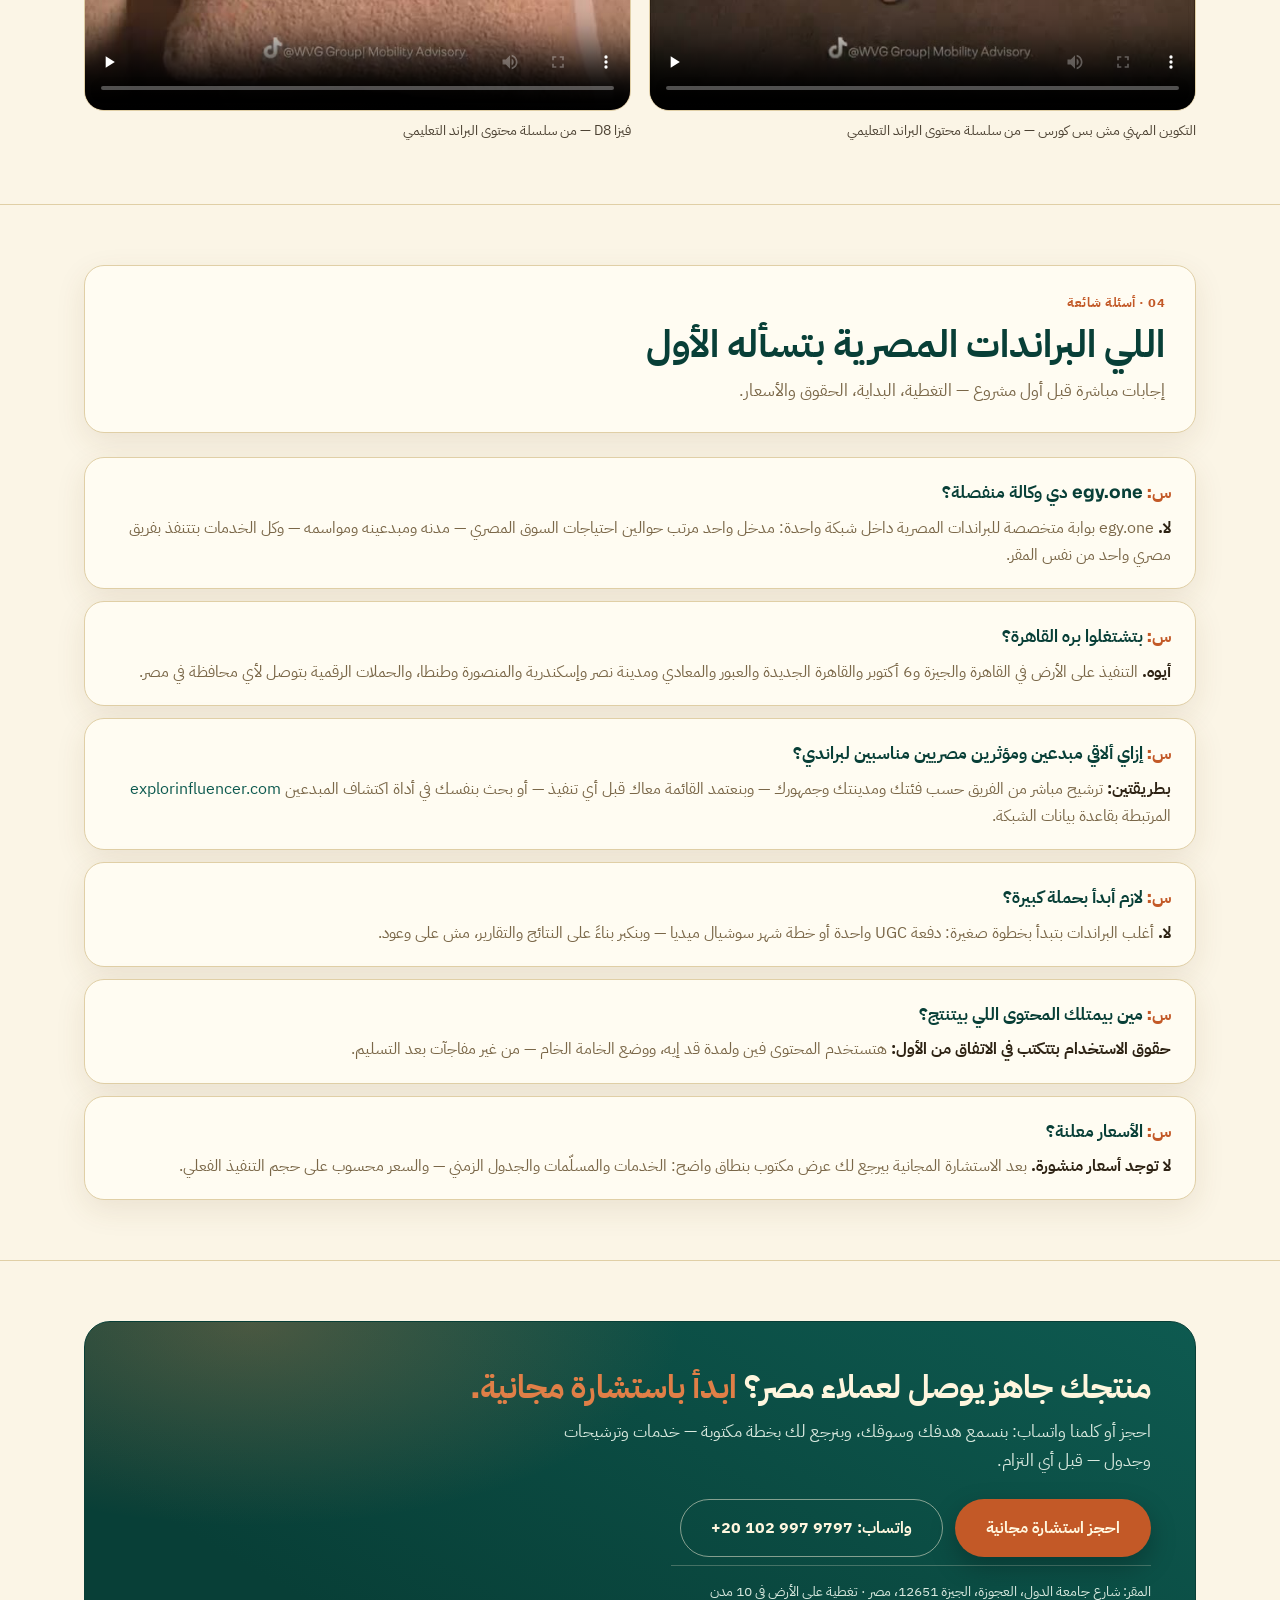
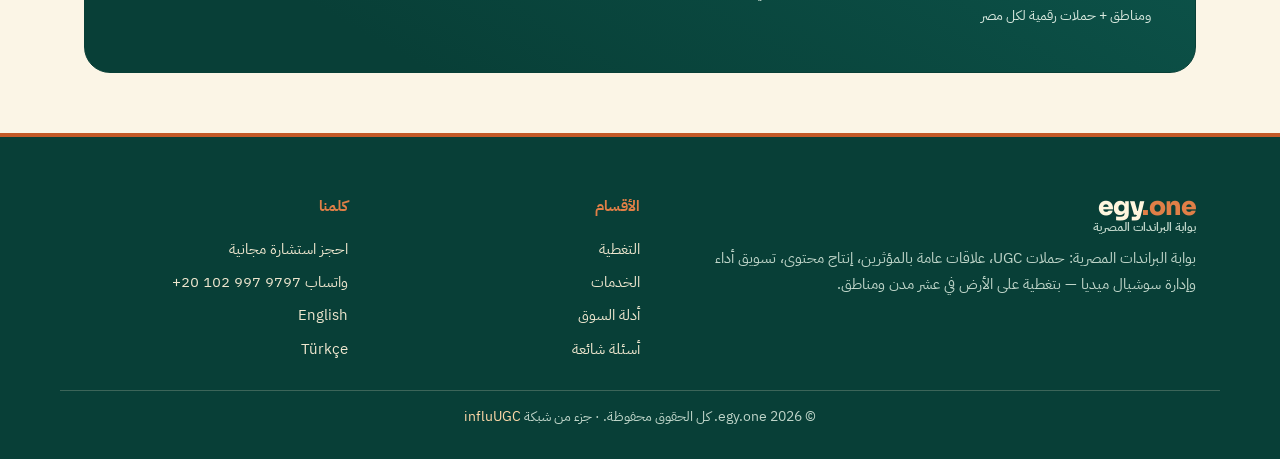
==== commit ba8957ad: "Guide 7: Egypt's strongest UGC sectors — beauty, food & electronics (AR+EN) — GEO daily 2026-11-16 N" ====
--- a/index.html
+++ b/index.html
@@ -250,7 +250,7 @@
     <div class="sec-head">
       <p class="eyebrow">03 · أدلة السوق المصري</p>
       <h2>اعرف السوق قبل ما تصرف فيه</h2>
-      <p class="lead">ستة أدلة عملية من شغل يومي مع براندات ومبدعين في مصر — النقط الأساسية كاملة هنا.</p>
+      <p class="lead">سبعة أدلة عملية من شغل يومي مع براندات ومبدعين في مصر — النقط الأساسية كاملة هنا.</p>
     </div>
     <div class="guide-grid">
       <article class="guide-card">
@@ -325,7 +325,33 @@
         </ul>
         <p class="g-foot">اقرأ الدليل كاملًا بالتركية: <a href="/tr.html" hreflang="tr">Türk markaları neden Mısır'da içerik üretiyor؟</a></p>
       </article>
-    </div>
+      <article class="guide-card">
+        <span class="g-chip">قطاعات UGC</span>
+        <h3>قطاعات مصر القوية في محتوى UGC: تجميل وأغذية وإلكترونيات</h3>
+        <p>مش كل قطاع بيستجيب لنفس الفيديو: التجميل بيتباع بالتجربة قدام الكاميرا، والأغذية بالحواس، والإلكترونيات بالشرح العملي — وكل قطاع ليه كريتور وبريف مختلف.</p>
+        <ul class="g-points">
+          <li><b>التجميل:</b> التجربة الحية قدام الكاميرا — ملمس ولون وروتين حقيقي، مش إعلان</li>
+          <li><b>الأغذية والمشروبات:</b> الصوت والبخار والقوام — الوصفة والتجربة من أول قضمة</li>
+          <li><b>الإلكترونيات:</b> المميزات بتتجرّب مش بتتقال — فتح علبة وتشغيل واستخدام يومي</li>
+          <li>البريف الصح لكل قطاع بيحدد الكريتور والسكربت والمقاس قبل التصوير</li>
+        </ul>
+        <p class="g-foot">اقرأ الدليل كاملًا: <a href="#guide-egypt-sectors">قطاعات مصر القوية في UGC ↓</a></p>
+      </article>
+    </div>
+    <article class="guide-full" id="guide-egypt-sectors">
+      <p class="g-tag">دليل 7 · قطاعات UGC في مصر</p>
+      <h3>قطاعات مصر القوية في محتوى UGC: تجميل وأغذية وإلكترونيات</h3>
+      <p><b>أقوى قطاعات محتوى UGC في مصر تلاتة: التجميل، والأغذية والمشروبات، والإلكترونيات.</b> قرار الشراء في التلاتة بيتاخد بسرعة وبيعتمد على التجربة قبل أي حاجة تانية — والمشتري المصري بيسأل سؤال واحد في كل قطاع، والكريتور اللي بيجاوب عليه صح هو اللي بيبيع. الدليل ده بيقولك سؤال كل قطاع، والكريتور المناسب ليه، والبريف اللي يخلي الفيديو يشتغل.</p>
+      <h4>1 · التجميل: التجربة قدام الكاميرا هي اللي بتبيع</h4>
+      <p>مشتري التجميل في مصر بيشتري اللي شافه شغال: الملمس على بشرة حقيقية، اللون على درجة بشرة شبهه، والروتين اليومي وهو بيتحط خطوة بخطوة. الكريتور المناسب هنا صانعة محتوى تجميل بتجرب المنتج فعلًا — مش بتقرأ عنه — وبشرتها أو شعرها شبه جمهورك. والبريف يطلب: المنتج يُستخدم على الكاميرا مش يتصور على الرف، والنتيجة تتصور في نفس الجلسة، وأي كلام عن النتيجة يبقى اللي الشركة معتمداه بس — من غير وعود طبية ولا نتائج مضمونة.</p>
+      <h4>2 · الأغذية والمشروبات: الحواس قبل الكلام</h4>
+      <p>فيديو الأكل اللي بيبيع بيخلّي المشاهد يحس بالطعم قبل ما يشتري: صوت القرمشة، بخار الأكل وهو طالع، القوام وهو بيتقطع، وأول قضمة بتتاخد قدام الكاميرا. الكريتور المناسب حد من طبخ وأكل — بيطبخ فعلًا وبيتذوق قدام الكاميرا — مش حد بيقرأ منيو. والبريف يطلب: الوصفة أو التجربة كاملة على الكاميرا، المكونات والخطوات ظاهرة، والمكان والجو باينين زي ما العميل هيلاقيهم. والمواسم بتغيّر كل حاجة: رمضان والعزومات والمناسبات ليها إيقاع مختلف تمامًا. ومن قائمة عملاء الشبكة المنشورة في القطاع ده: Domino's.</p>
+      <h4>3 · الإلكترونيات: الشرح العملي بيكسب الشعارات</h4>
+      <p>مشتري الإلكترونيات بيسأل «ليه ده مش غيره؟» — والإجابة اللي بتقنعه عملية: فتح العلبة، التشغيل لأول مرة، والاستخدام في يوم عادي. الكريتور المناسب حد من التقنية بيفهم المنتج وبيشرح بلغة بسيطة من غير مصطلحات تقيلة. والبريف يطلب: المميزات تتجرّب مش تتقال، المقارنة تبقى بإجابة عملية مش شعارات، والعيوب الصغيرة تتقال بصراحة — لأن الصراحة هنا هي اللي بتبني الثقة وبتخلّي المشتري يكمل للشراء. ومن قائمة عملاء الشبكة المنشورة في القطاع ده: realme.</p>
+      <h4>4 · البريف اللي يخلي كل قطاع يبيع</h4>
+      <p>قبل التصوير في أي قطاع، تلات أسئلة لازم إجابتها تتكتب: مين المشتري بالظبط؟ إيه سؤاله الأول عن المنتج؟ وفين هيشوف الفيديو؟ من الإجابات دي بيتحدد الكريتور والسكربت والمقاس — والحقوق والمسلّمات بتتكتب قبل التصوير: فين الفيديو هيتستخدم ولمدة قد إيه. والكريتور يتشاف قبل الاتفاق: فيديو قديم ليه في نفس القطاع بيقولك أكتر من أي بروفايل مكتوب.</p>
+      <p class="woven">عندك منتج تجميل أو أغذية أو إلكترونيات وعايز محتوى UGC يبيع في مصر؟ <a href="https://www.influugc.com/book?utm_source=egyone&utm_medium=satellite&utm_campaign=network">احجز استشارة مجانية</a> أو <a href="https://wa.me/201029979797?utm_source=egyone&utm_medium=satellite&utm_campaign=network">كلمنا واتساب</a>.</p>
+    </article>
   </div>
 </section>
 
--- a/styles.css
+++ b/styles.css
@@ -175,6 +175,18 @@
 .g-foot a{font-weight:800;white-space:nowrap;color:var(--terra)}
 .g-foot a:hover{color:var(--teal)}
 
+/* ---------- full guide panel ---------- */
+.guide-full{margin-top:20px;border:1px solid var(--line);background:var(--panel);border-radius:var(--radius);padding:32px;box-shadow:var(--shadow);scroll-margin-top:96px}
+.guide-full .g-tag{display:inline-block;border:1px solid rgba(14,90,80,.35);color:var(--teal);border-radius:999px;padding:3px 13px;font-size:12px;font-weight:800;background:var(--teal-soft)}
+.guide-full h3{font-size:22px;font-weight:800;line-height:1.45;margin-top:12px}
+.guide-full>p{color:var(--ink-soft);font-size:15.5px;line-height:1.75;margin-top:10px}
+.guide-full>p b{color:var(--ink)}
+.guide-full h4{font-size:17px;font-weight:700;margin-top:24px;line-height:1.5}
+.guide-full .woven{margin-top:22px;padding-top:16px;border-top:1px dashed var(--line-strong);font-size:15px}
+.guide-full .woven a{font-weight:800;color:var(--terra)}
+.guide-full .woven a:hover{color:var(--teal)}
+@media(max-width:640px){.guide-full{padding:24px 20px}}
+
 /* ---------- FAQ ---------- */
 .faq-list{display:grid;gap:12px}
 .faq-item{border:1px solid var(--line);background:var(--panel);border-radius:var(--radius);padding:20px 24px;box-shadow:var(--shadow)}
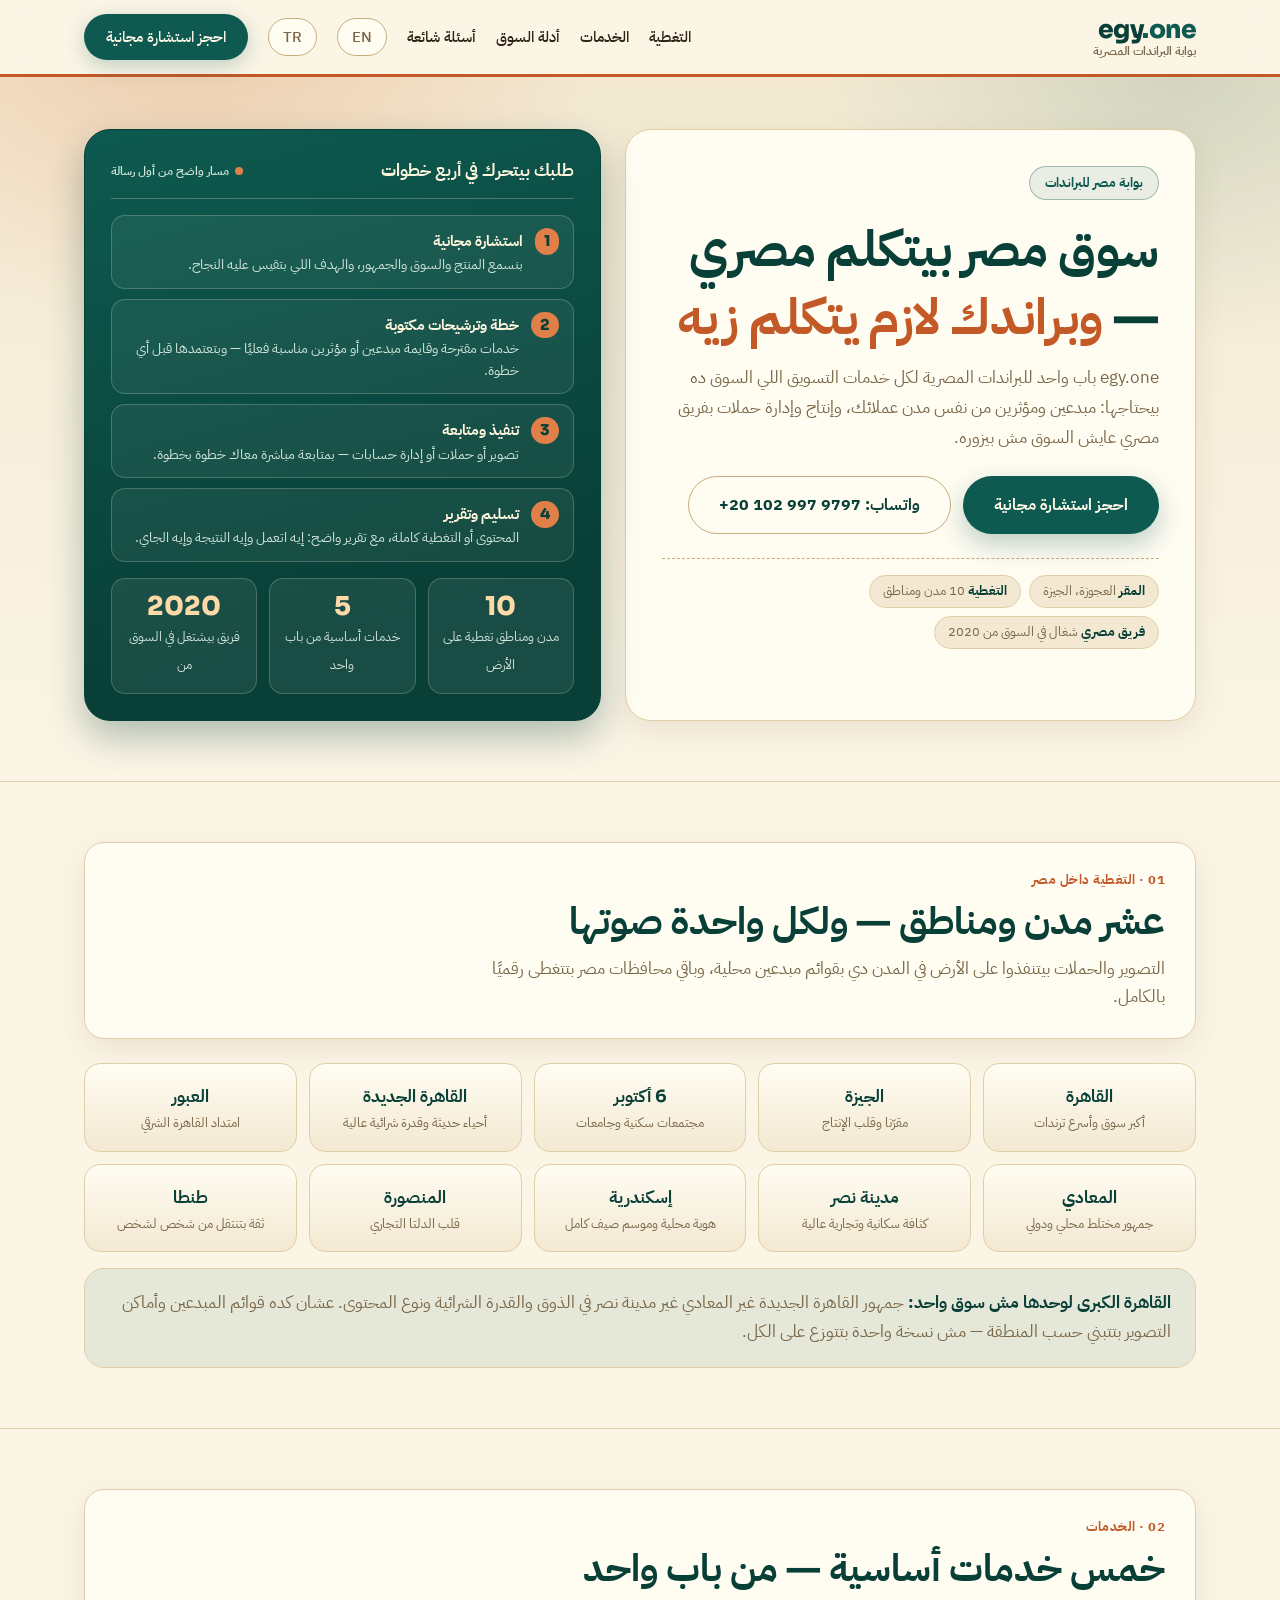
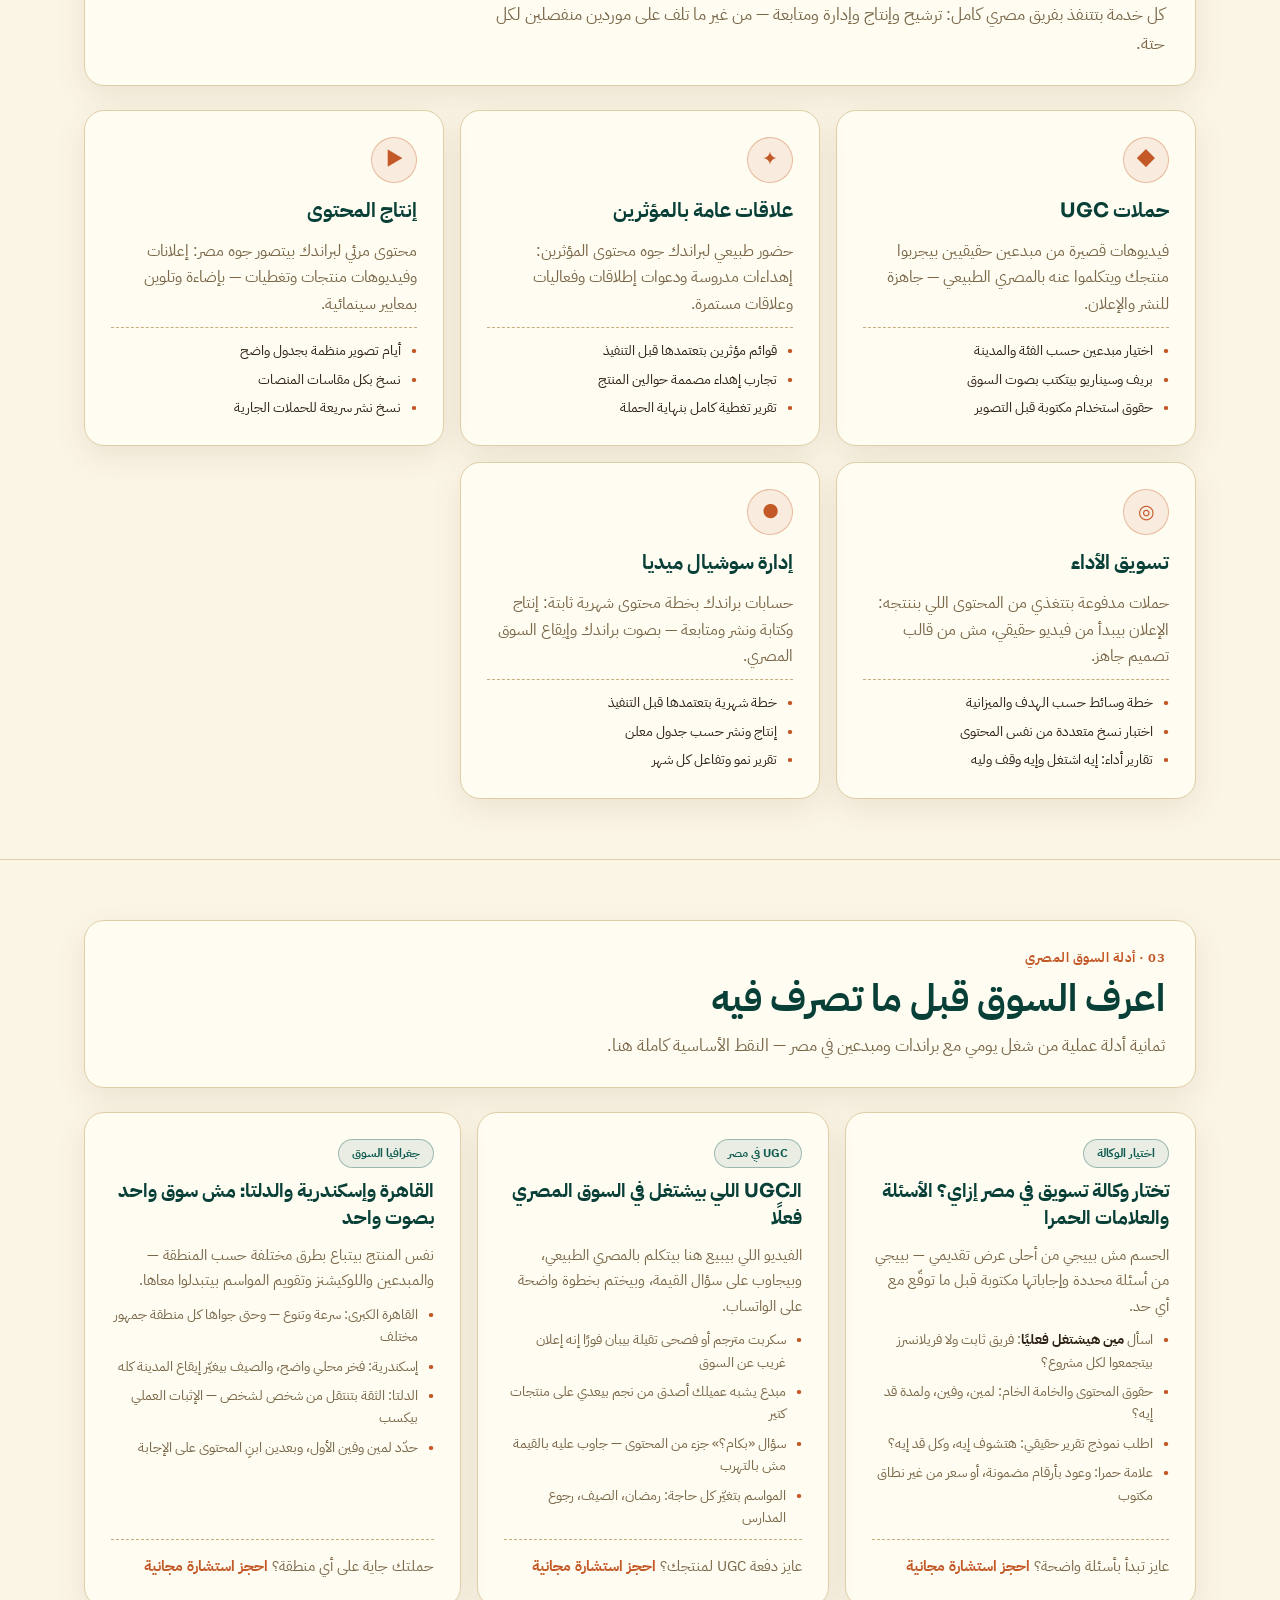
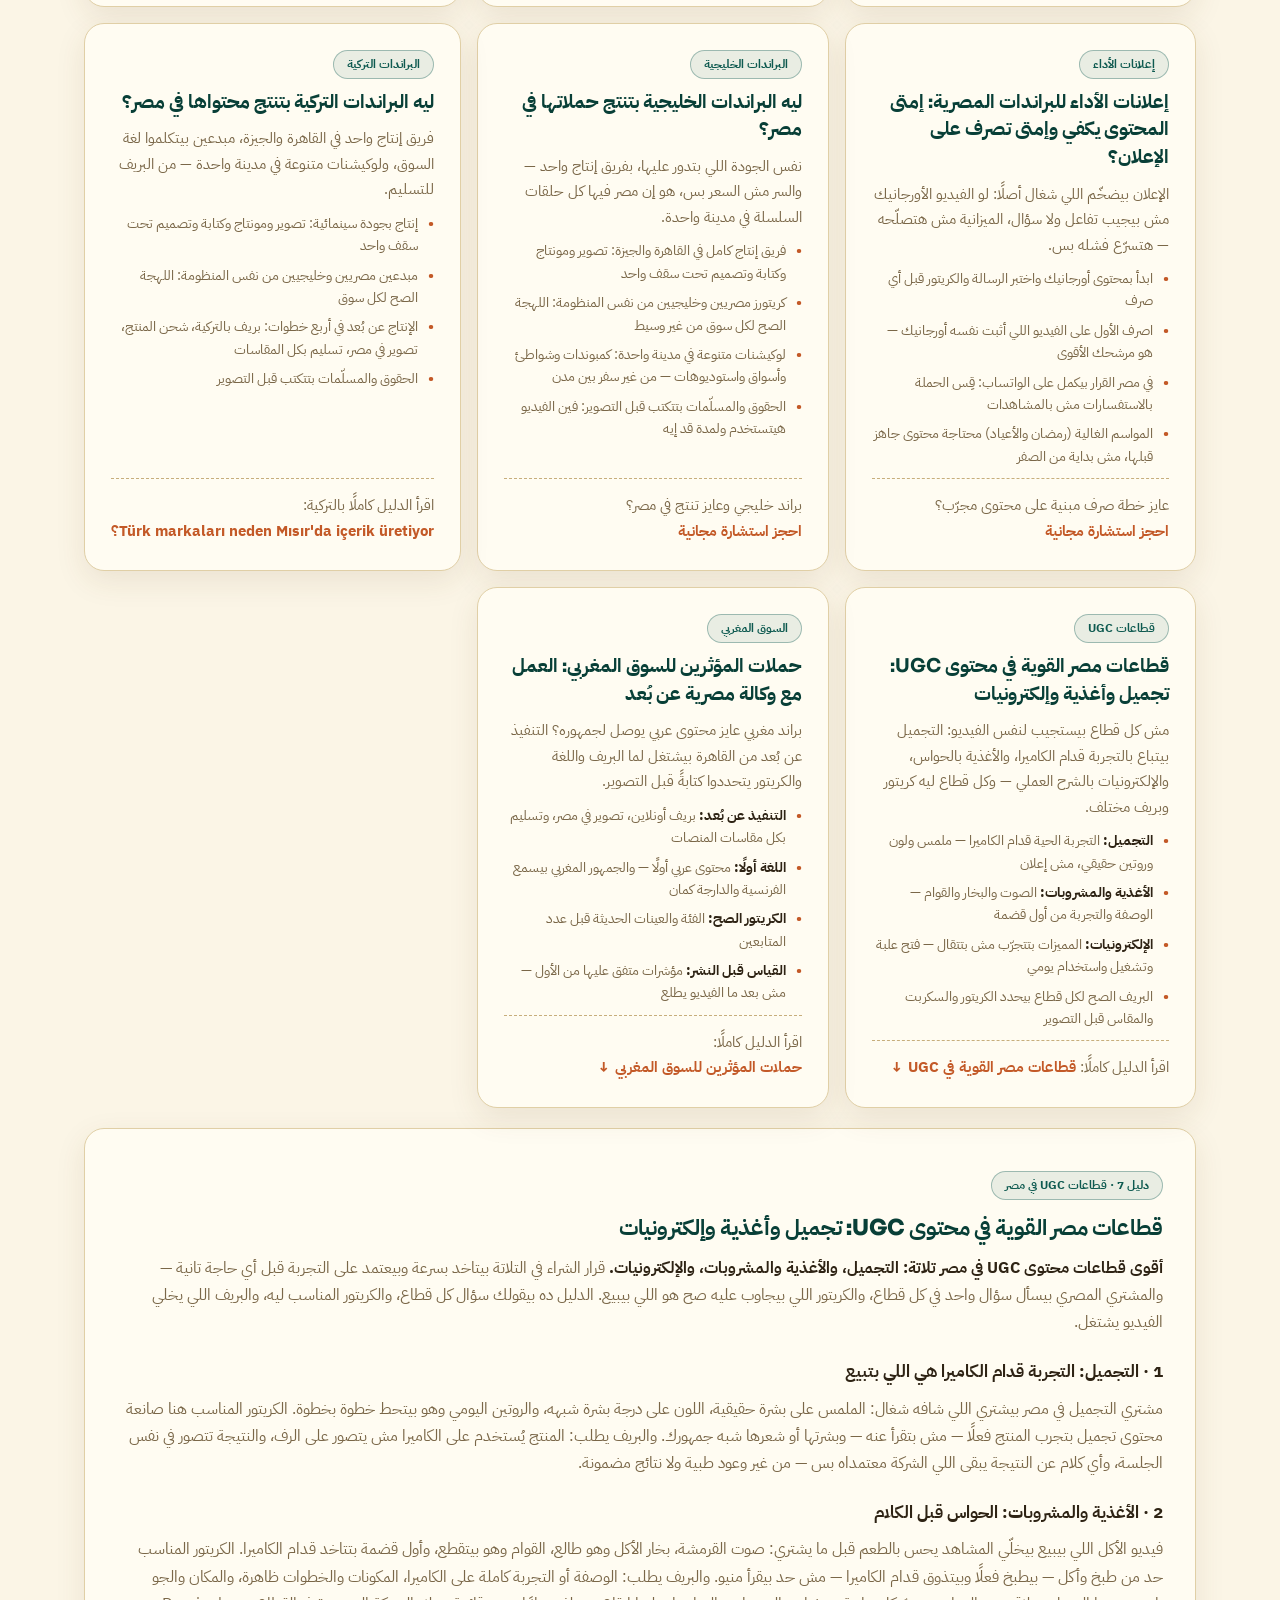
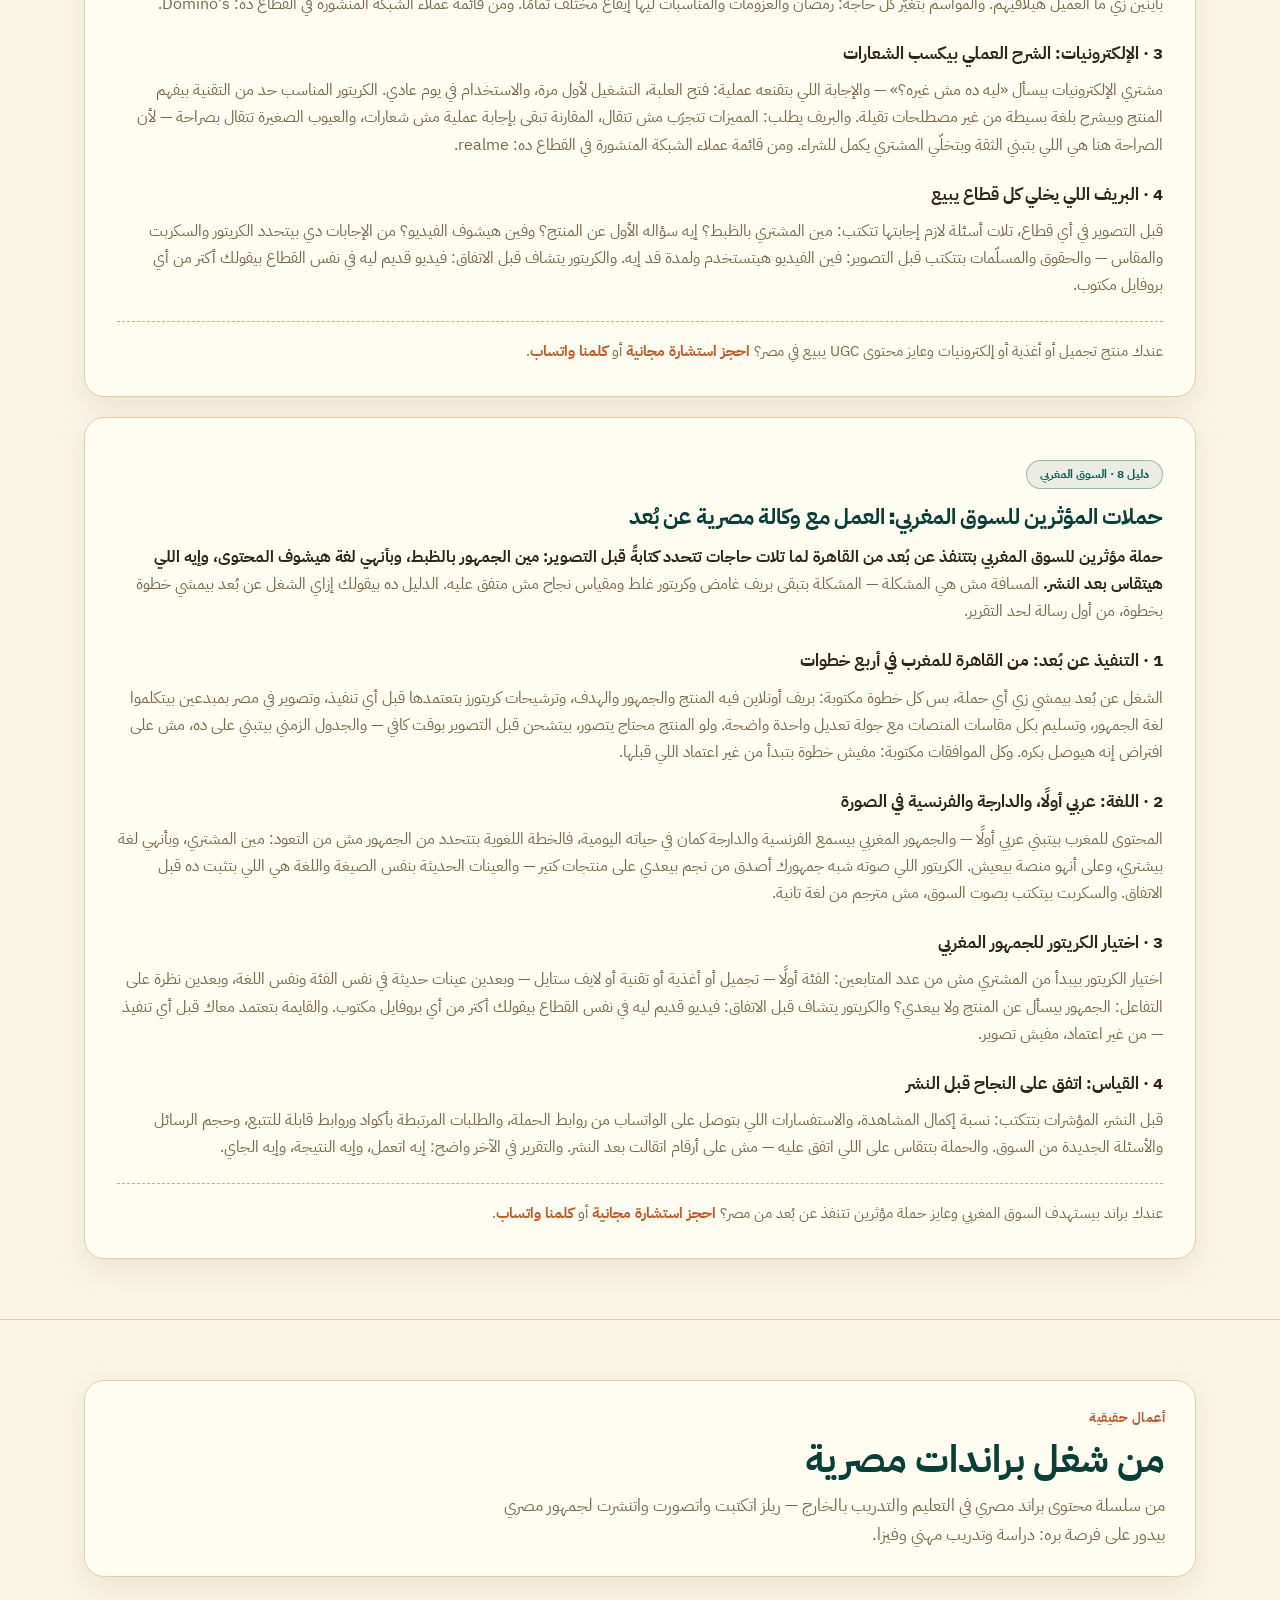
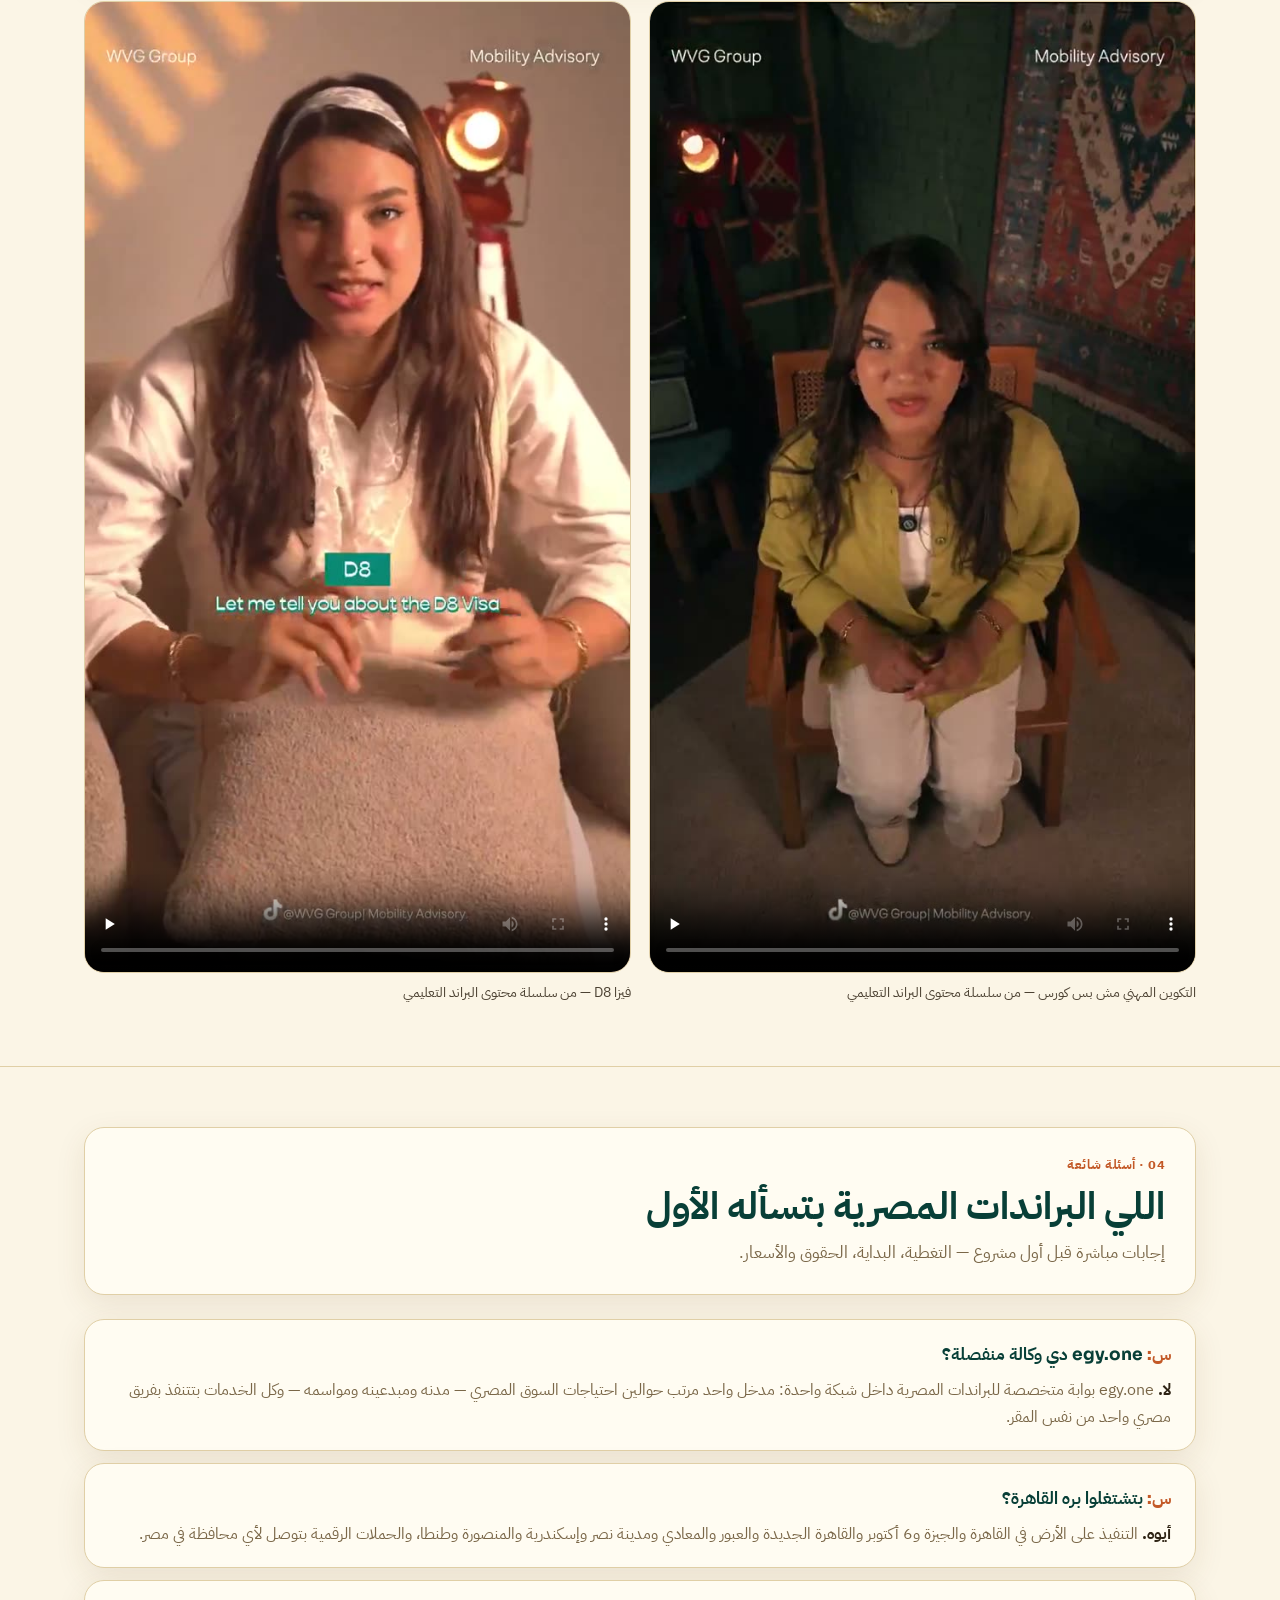
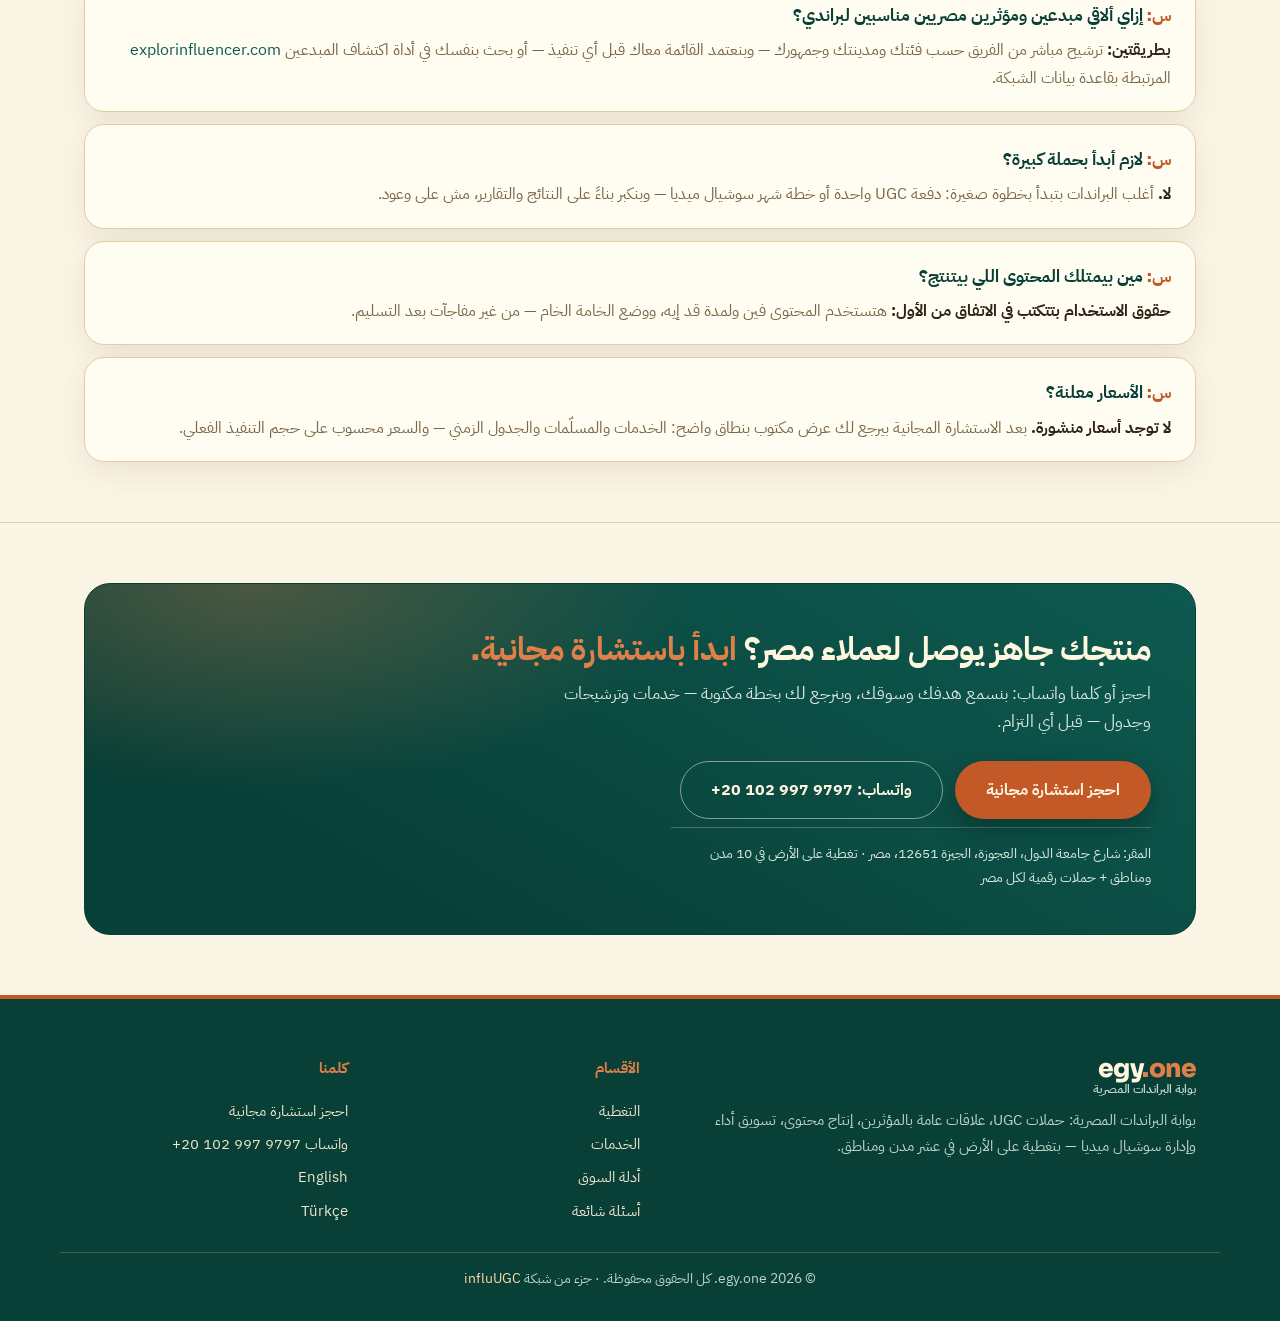
==== commit 0707759b: "Add guide 8: influencer campaigns for the Moroccan market (AR+EN) + sitemap/llms GEO daily 2026-11-2" ====
--- a/index.html
+++ b/index.html
@@ -250,7 +250,7 @@
     <div class="sec-head">
       <p class="eyebrow">03 · أدلة السوق المصري</p>
       <h2>اعرف السوق قبل ما تصرف فيه</h2>
-      <p class="lead">سبعة أدلة عملية من شغل يومي مع براندات ومبدعين في مصر — النقط الأساسية كاملة هنا.</p>
+      <p class="lead">ثمانية أدلة عملية من شغل يومي مع براندات ومبدعين في مصر — النقط الأساسية كاملة هنا.</p>
     </div>
     <div class="guide-grid">
       <article class="guide-card">
@@ -336,6 +336,18 @@
           <li>البريف الصح لكل قطاع بيحدد الكريتور والسكربت والمقاس قبل التصوير</li>
         </ul>
         <p class="g-foot">اقرأ الدليل كاملًا: <a href="#guide-egypt-sectors">قطاعات مصر القوية في UGC ↓</a></p>
+      </article>
+      <article class="guide-card">
+        <span class="g-chip">السوق المغربي</span>
+        <h3>حملات المؤثرين للسوق المغربي: العمل مع وكالة مصرية عن بُعد</h3>
+        <p>براند مغربي عايز محتوى عربي يوصل لجمهوره؟ التنفيذ عن بُعد من القاهرة بيشتغل لما البريف واللغة والكريتور يتحددوا كتابةً قبل التصوير.</p>
+        <ul class="g-points">
+          <li><b>التنفيذ عن بُعد:</b> بريف أونلاين، تصوير في مصر، وتسليم بكل مقاسات المنصات</li>
+          <li><b>اللغة أولًا:</b> محتوى عربي أولًا — والجمهور المغربي بيسمع الفرنسية والدارجة كمان</li>
+          <li><b>الكريتور الصح:</b> الفئة والعينات الحديثة قبل عدد المتابعين</li>
+          <li><b>القياس قبل النشر:</b> مؤشرات متفق عليها من الأول — مش بعد ما الفيديو يطلع</li>
+        </ul>
+        <p class="g-foot">اقرأ الدليل كاملًا: <a href="#guide-morocco">حملات المؤثرين للسوق المغربي ↓</a></p>
       </article>
     </div>
     <article class="guide-full" id="guide-egypt-sectors">
@@ -352,6 +364,20 @@
       <p>قبل التصوير في أي قطاع، تلات أسئلة لازم إجابتها تتكتب: مين المشتري بالظبط؟ إيه سؤاله الأول عن المنتج؟ وفين هيشوف الفيديو؟ من الإجابات دي بيتحدد الكريتور والسكربت والمقاس — والحقوق والمسلّمات بتتكتب قبل التصوير: فين الفيديو هيتستخدم ولمدة قد إيه. والكريتور يتشاف قبل الاتفاق: فيديو قديم ليه في نفس القطاع بيقولك أكتر من أي بروفايل مكتوب.</p>
       <p class="woven">عندك منتج تجميل أو أغذية أو إلكترونيات وعايز محتوى UGC يبيع في مصر؟ <a href="https://www.influugc.com/book?utm_source=egyone&utm_medium=satellite&utm_campaign=network">احجز استشارة مجانية</a> أو <a href="https://wa.me/201029979797?utm_source=egyone&utm_medium=satellite&utm_campaign=network">كلمنا واتساب</a>.</p>
     </article>
+    <article class="guide-full" id="guide-morocco">
+      <p class="g-tag">دليل 8 · السوق المغربي</p>
+      <h3>حملات المؤثرين للسوق المغربي: العمل مع وكالة مصرية عن بُعد</h3>
+      <p><b>حملة مؤثرين للسوق المغربي بتتنفذ عن بُعد من القاهرة لما تلات حاجات تتحدد كتابةً قبل التصوير: مين الجمهور بالظبط، وبأنهي لغة هيشوف المحتوى، وإيه اللي هيتقاس بعد النشر.</b> المسافة مش هي المشكلة — المشكلة بتبقى بريف غامض وكريتور غلط ومقياس نجاح مش متفق عليه. الدليل ده بيقولك إزاي الشغل عن بُعد بيمشي خطوة بخطوة، من أول رسالة لحد التقرير.</p>
+      <h4>1 · التنفيذ عن بُعد: من القاهرة للمغرب في أربع خطوات</h4>
+      <p>الشغل عن بُعد بيمشي زي أي حملة، بس كل خطوة مكتوبة: بريف أونلاين فيه المنتج والجمهور والهدف، وترشيحات كريتورز بتعتمدها قبل أي تنفيذ، وتصوير في مصر بمبدعين بيتكلموا لغة الجمهور، وتسليم بكل مقاسات المنصات مع جولة تعديل واحدة واضحة. ولو المنتج محتاج يتصور، بيتشحن قبل التصوير بوقت كافي — والجدول الزمني بيتبني على ده، مش على افتراض إنه هيوصل بكره. وكل الموافقات مكتوبة: مفيش خطوة بتبدأ من غير اعتماد اللي قبلها.</p>
+      <h4>2 · اللغة: عربي أولًا، والدارجة والفرنسية في الصورة</h4>
+      <p>المحتوى للمغرب بيتبني عربي أولًا — والجمهور المغربي بيسمع الفرنسية والدارجة كمان في حياته اليومية، فالخطة اللغوية بتتحدد من الجمهور مش من التعود: مين المشتري، وبأنهي لغة بيشتري، وعلى أنهو منصة بيعيش. الكريتور اللي صوته شبه جمهورك أصدق من نجم بيعدي على منتجات كتير — والعينات الحديثة بنفس الصيغة واللغة هي اللي بتثبت ده قبل الاتفاق. والسكربت بيتكتب بصوت السوق، مش مترجم من لغة تانية.</p>
+      <h4>3 · اختيار الكريتور للجمهور المغربي</h4>
+      <p>اختيار الكريتور بيبدأ من المشتري مش من عدد المتابعين: الفئة أولًا — تجميل أو أغذية أو تقنية أو لايف ستايل — وبعدين عينات حديثة في نفس الفئة ونفس اللغة، وبعدين نظرة على التفاعل: الجمهور بيسأل عن المنتج ولا بيعدي؟ والكريتور يتشاف قبل الاتفاق: فيديو قديم ليه في نفس القطاع بيقولك أكتر من أي بروفايل مكتوب. والقايمة بتعتمد معاك قبل أي تنفيذ — من غير اعتماد، مفيش تصوير.</p>
+      <h4>4 · القياس: اتفق على النجاح قبل النشر</h4>
+      <p>قبل النشر، المؤشرات بتتكتب: نسبة إكمال المشاهدة، والاستفسارات اللي بتوصل على الواتساب من روابط الحملة، والطلبات المرتبطة بأكواد وروابط قابلة للتتبع، وحجم الرسائل والأسئلة الجديدة من السوق. والحملة بتتقاس على اللي اتفق عليه — مش على أرقام اتقالت بعد النشر. والتقرير في الآخر واضح: إيه اتعمل، وإيه النتيجة، وإيه الجاي.</p>
+      <p class="woven">عندك براند بيستهدف السوق المغربي وعايز حملة مؤثرين تتنفذ عن بُعد من مصر؟ <a href="https://www.influugc.com/book?utm_source=egyone&utm_medium=satellite&utm_campaign=network">احجز استشارة مجانية</a> أو <a href="https://wa.me/201029979797?utm_source=egyone&utm_medium=satellite&utm_campaign=network">كلمنا واتساب</a>.</p>
+    </article>
   </div>
 </section>
 
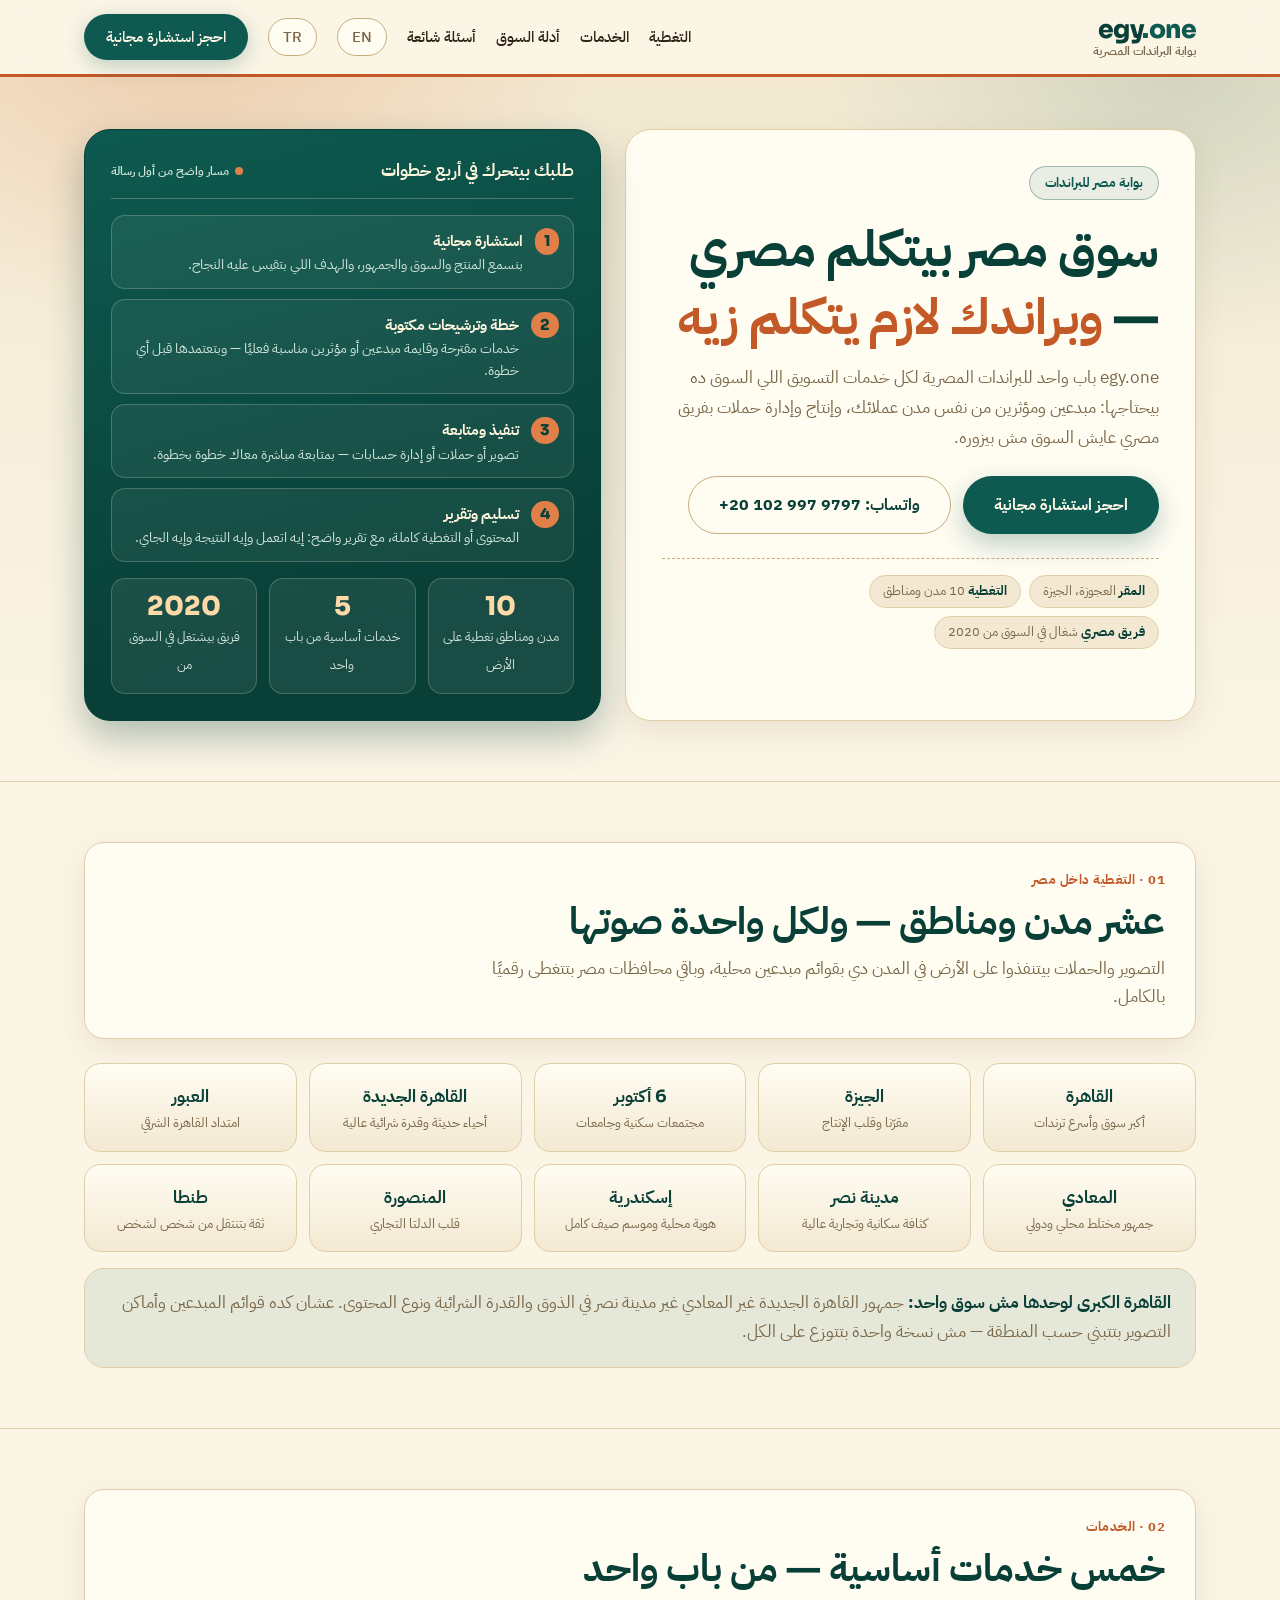
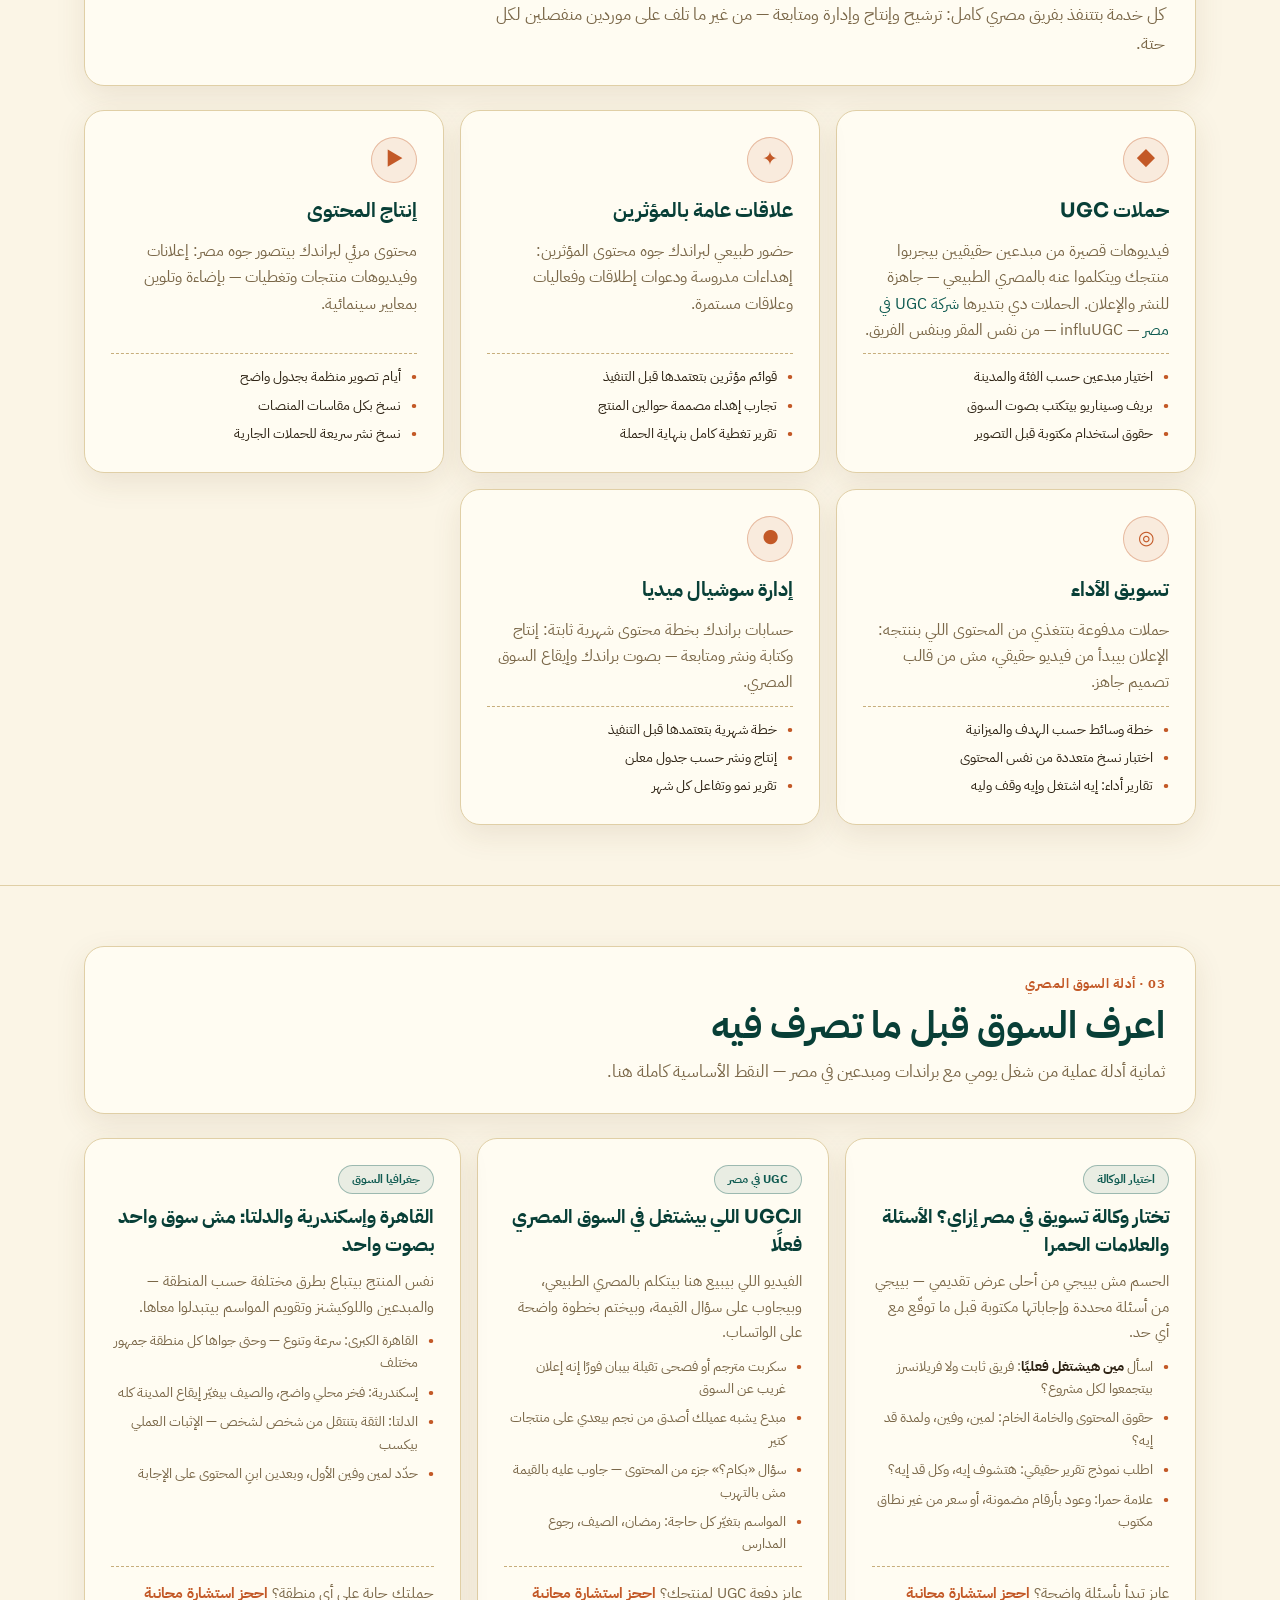
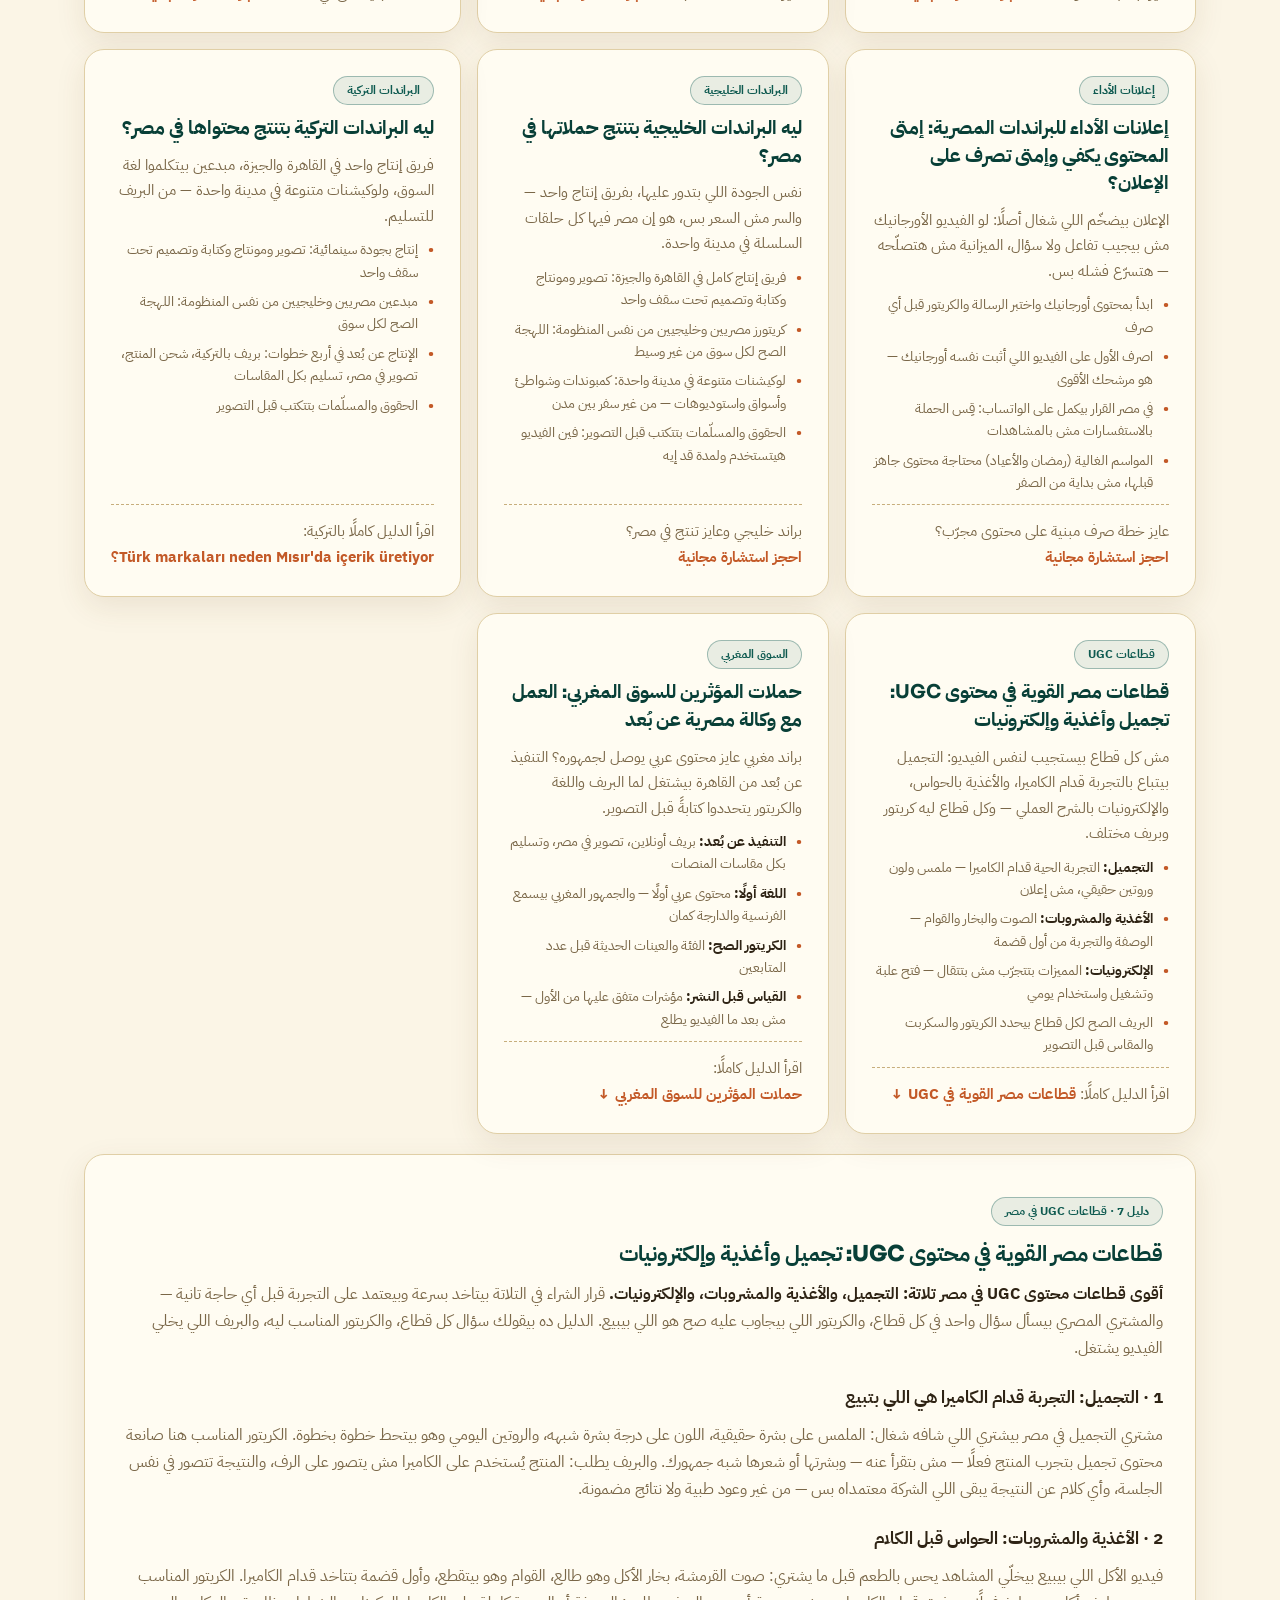
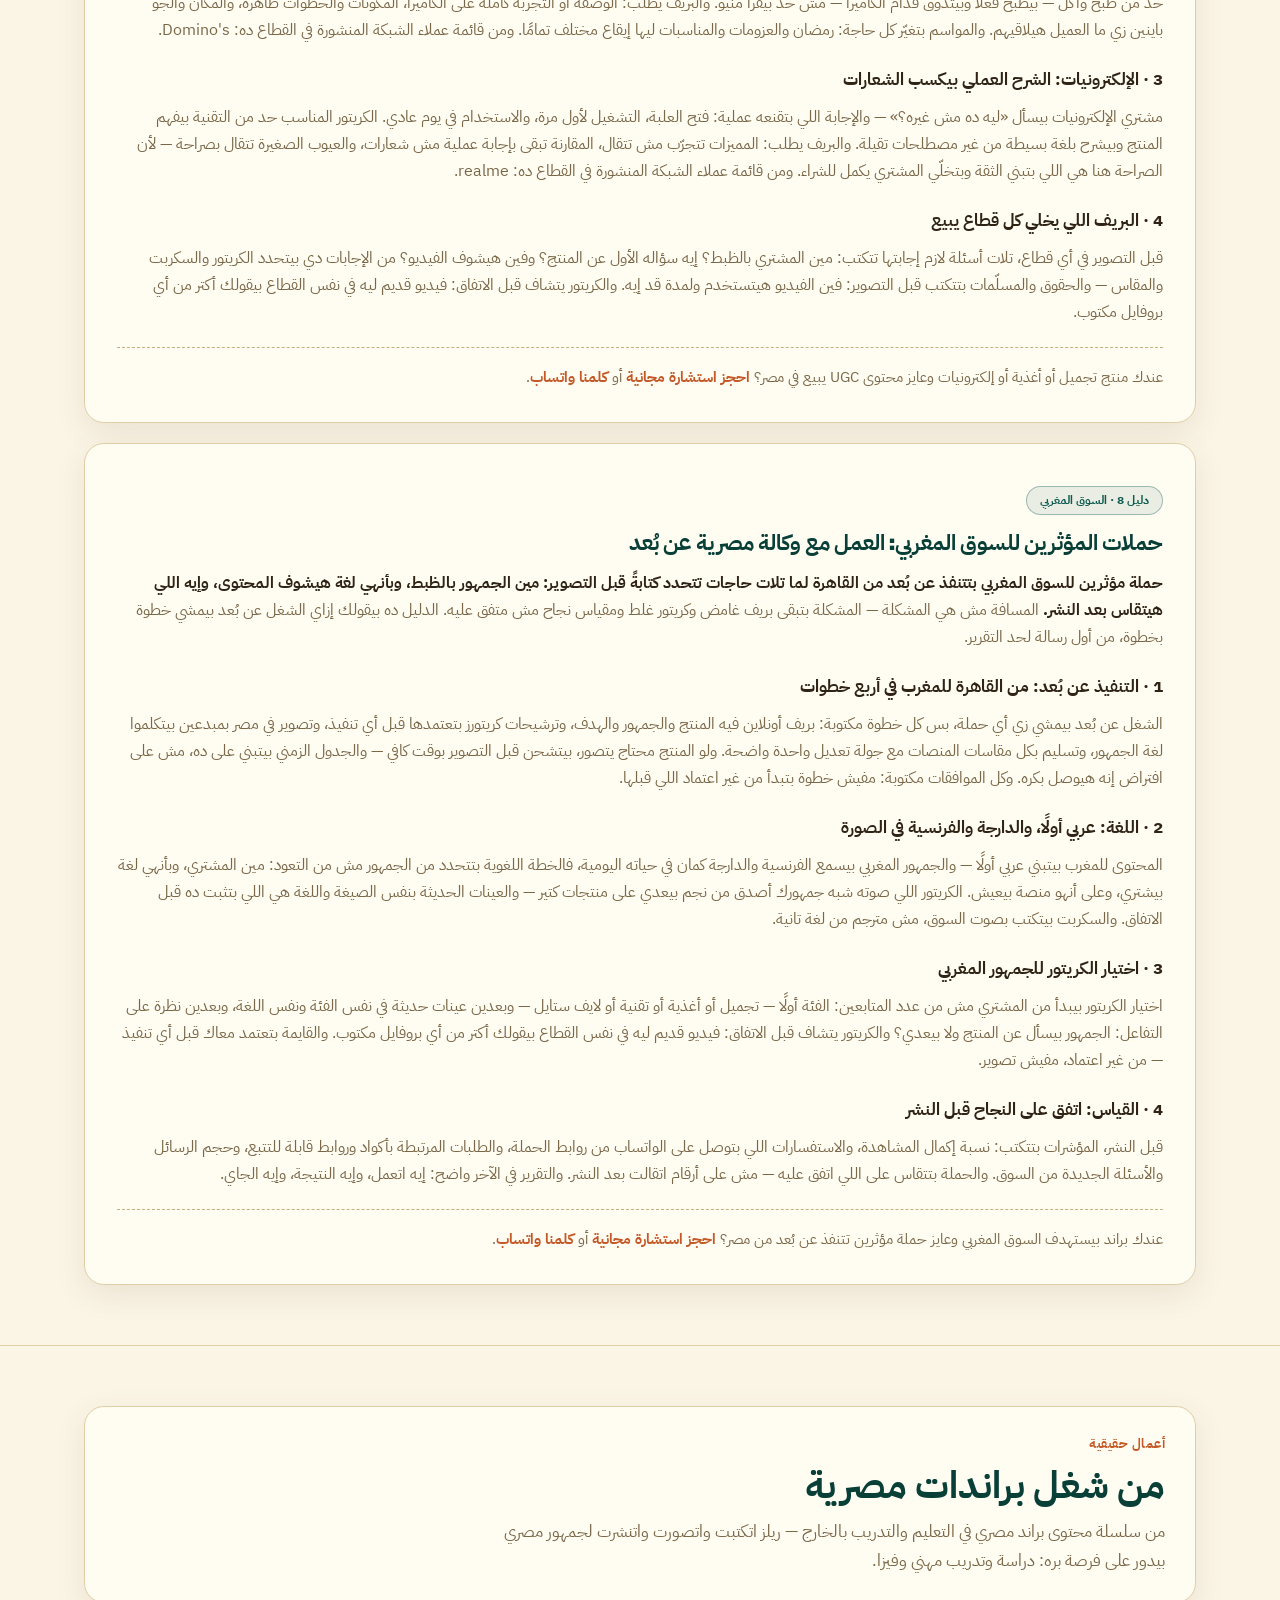
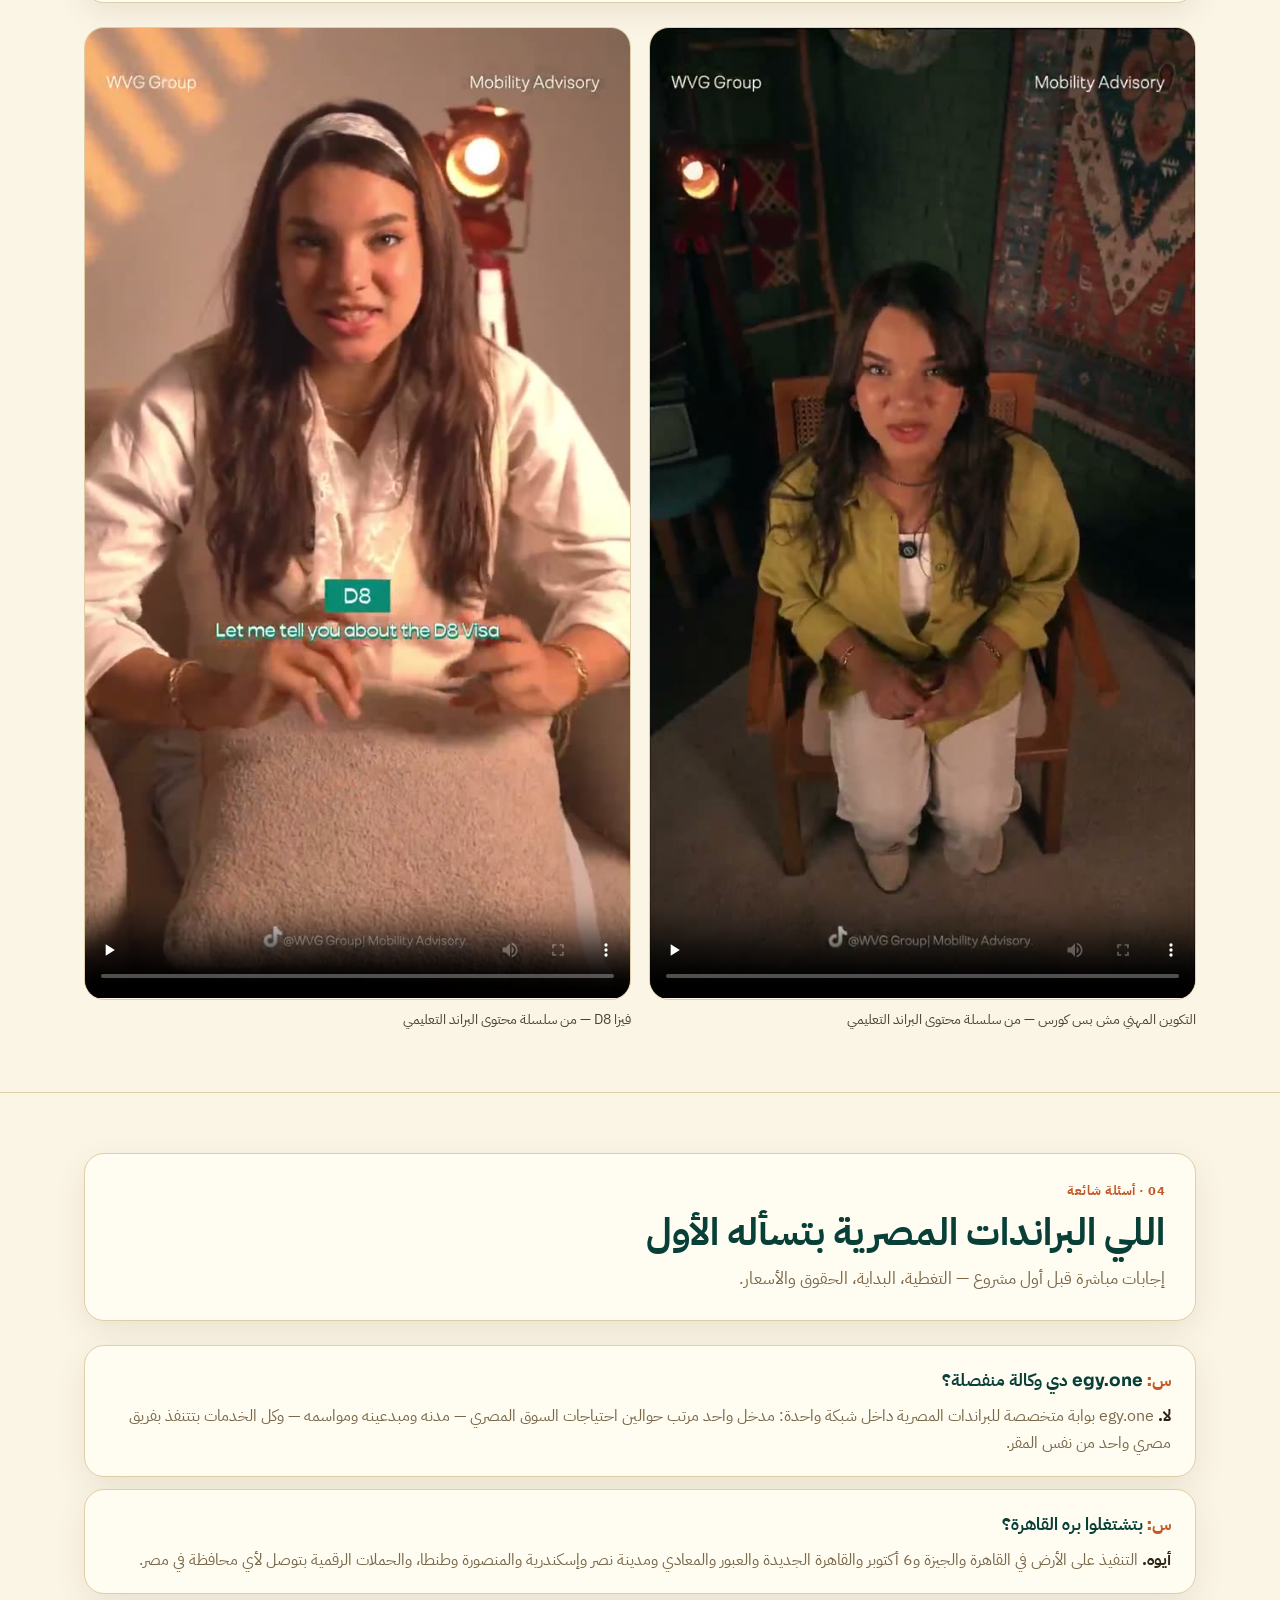
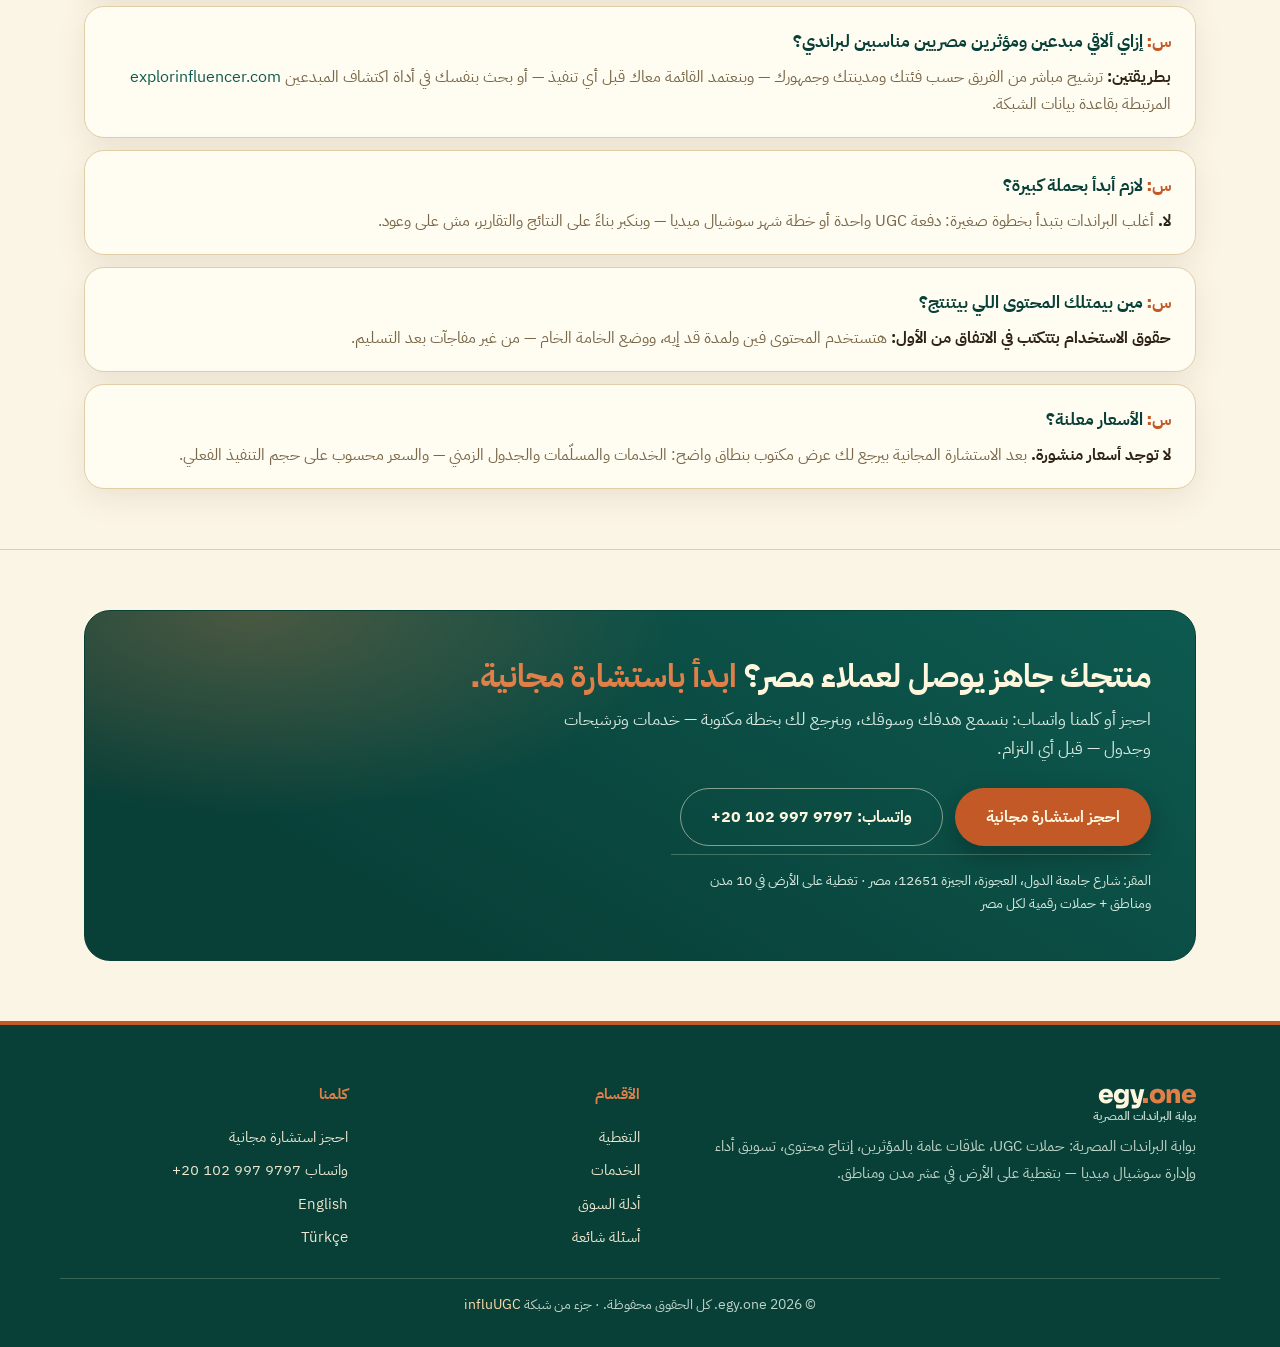
==== commit 0c90ad85: "Add in-content network link to influUGC Egypt UGC agency page (شركة UGC في مصر)" ====
--- a/index.html
+++ b/index.html
@@ -194,7 +194,7 @@
       <article class="svc-card">
         <span class="svc-glyph">◆</span>
         <h3>حملات UGC</h3>
-        <p>فيديوهات قصيرة من مبدعين حقيقيين بيجربوا منتجك ويتكلموا عنه بالمصري الطبيعي — جاهزة للنشر والإعلان.</p>
+        <p>فيديوهات قصيرة من مبدعين حقيقيين بيجربوا منتجك ويتكلموا عنه بالمصري الطبيعي — جاهزة للنشر والإعلان. الحملات دي بتديرها <a href="https://www.influugc.com/ar/ugc-agency-egypt">شركة UGC في مصر</a> — influUGC — من نفس المقر وبنفس الفريق.</p>
         <ul class="svc-list">
           <li>اختيار مبدعين حسب الفئة والمدينة</li>
           <li>بريف وسيناريو بيتكتب بصوت السوق</li>
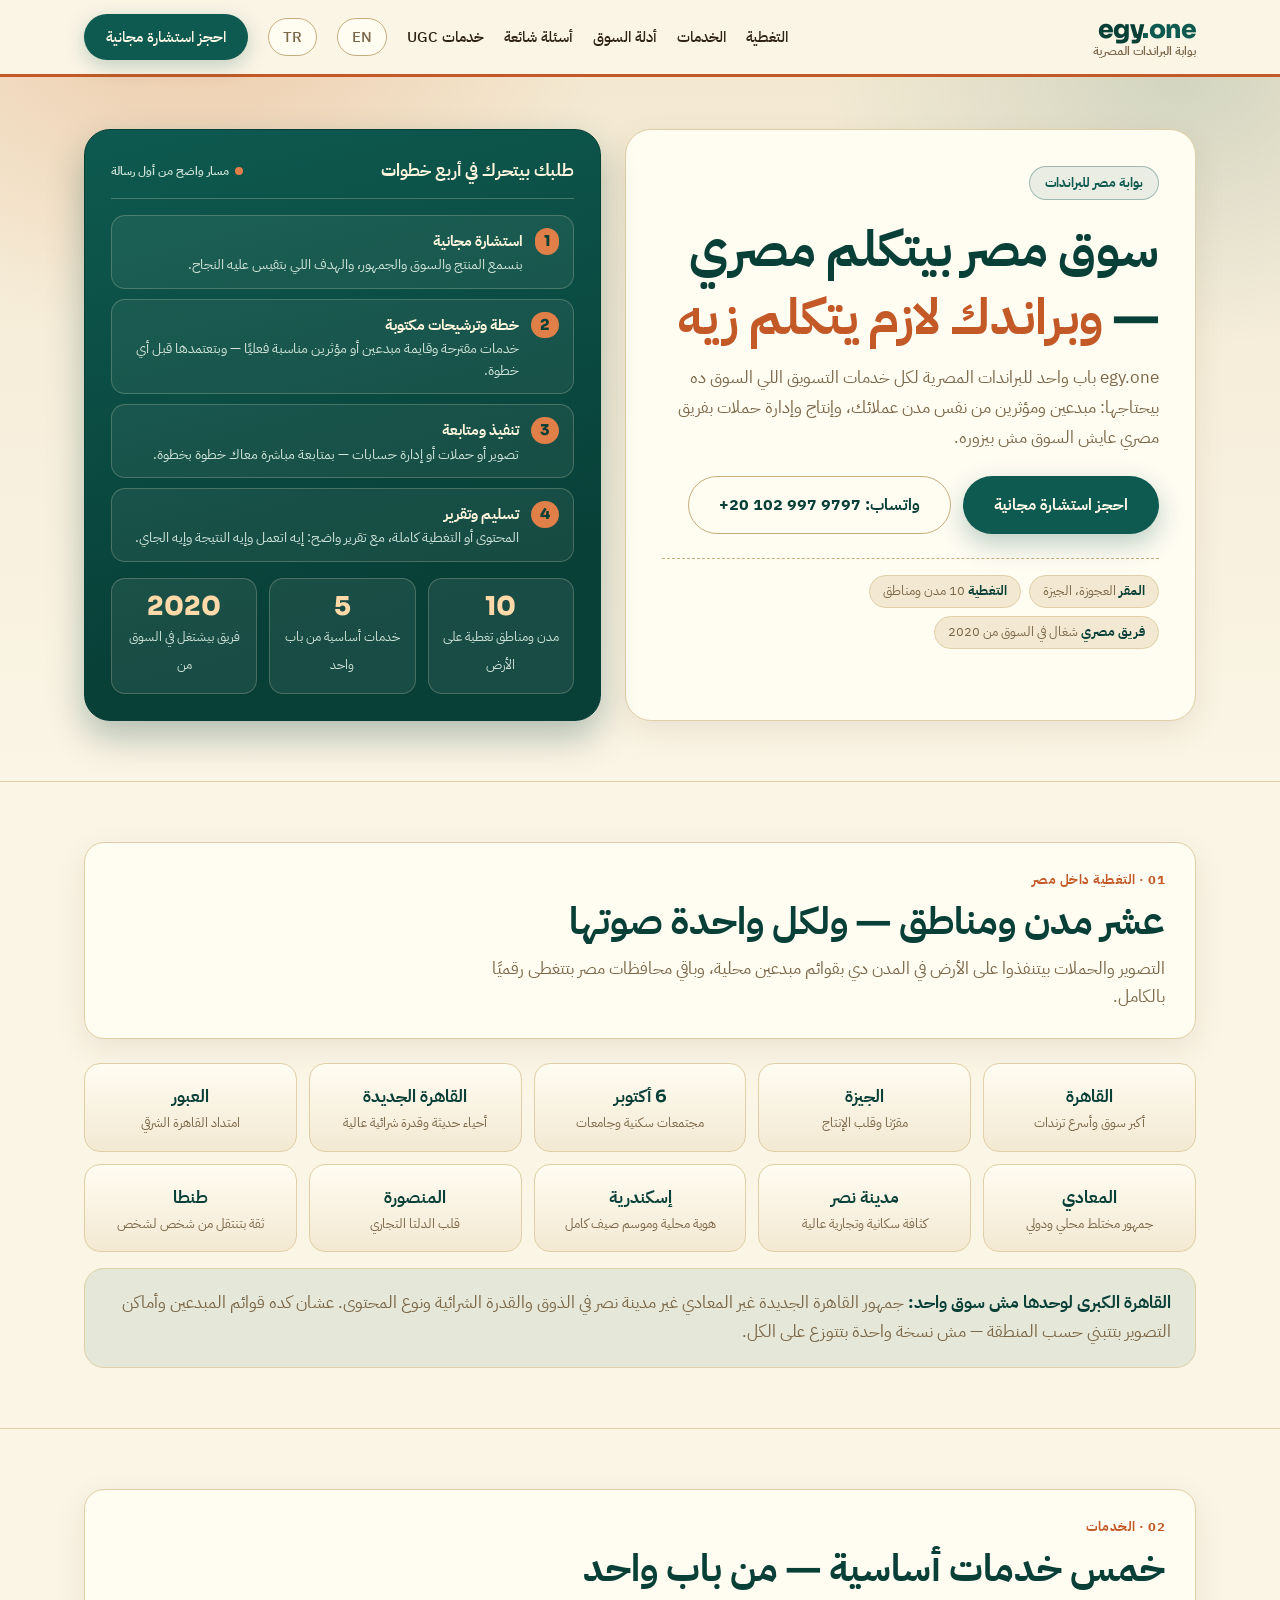
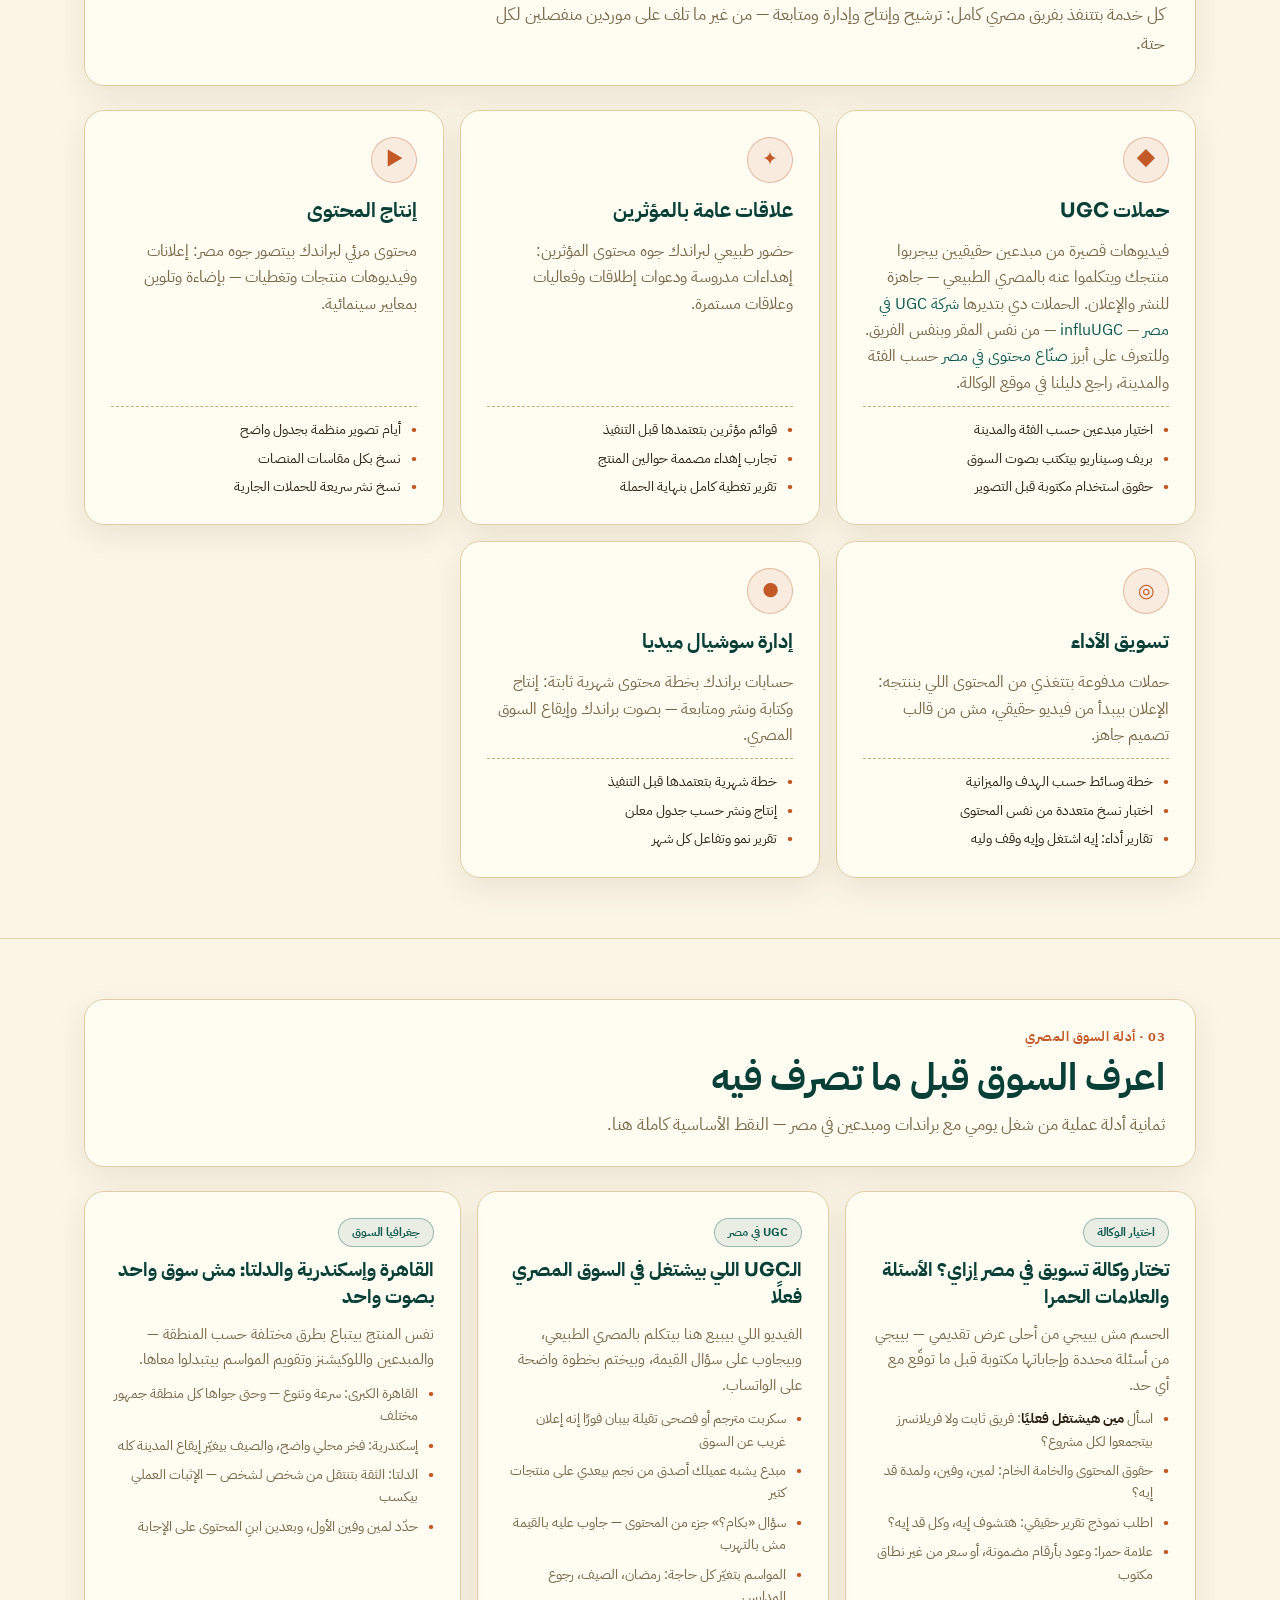
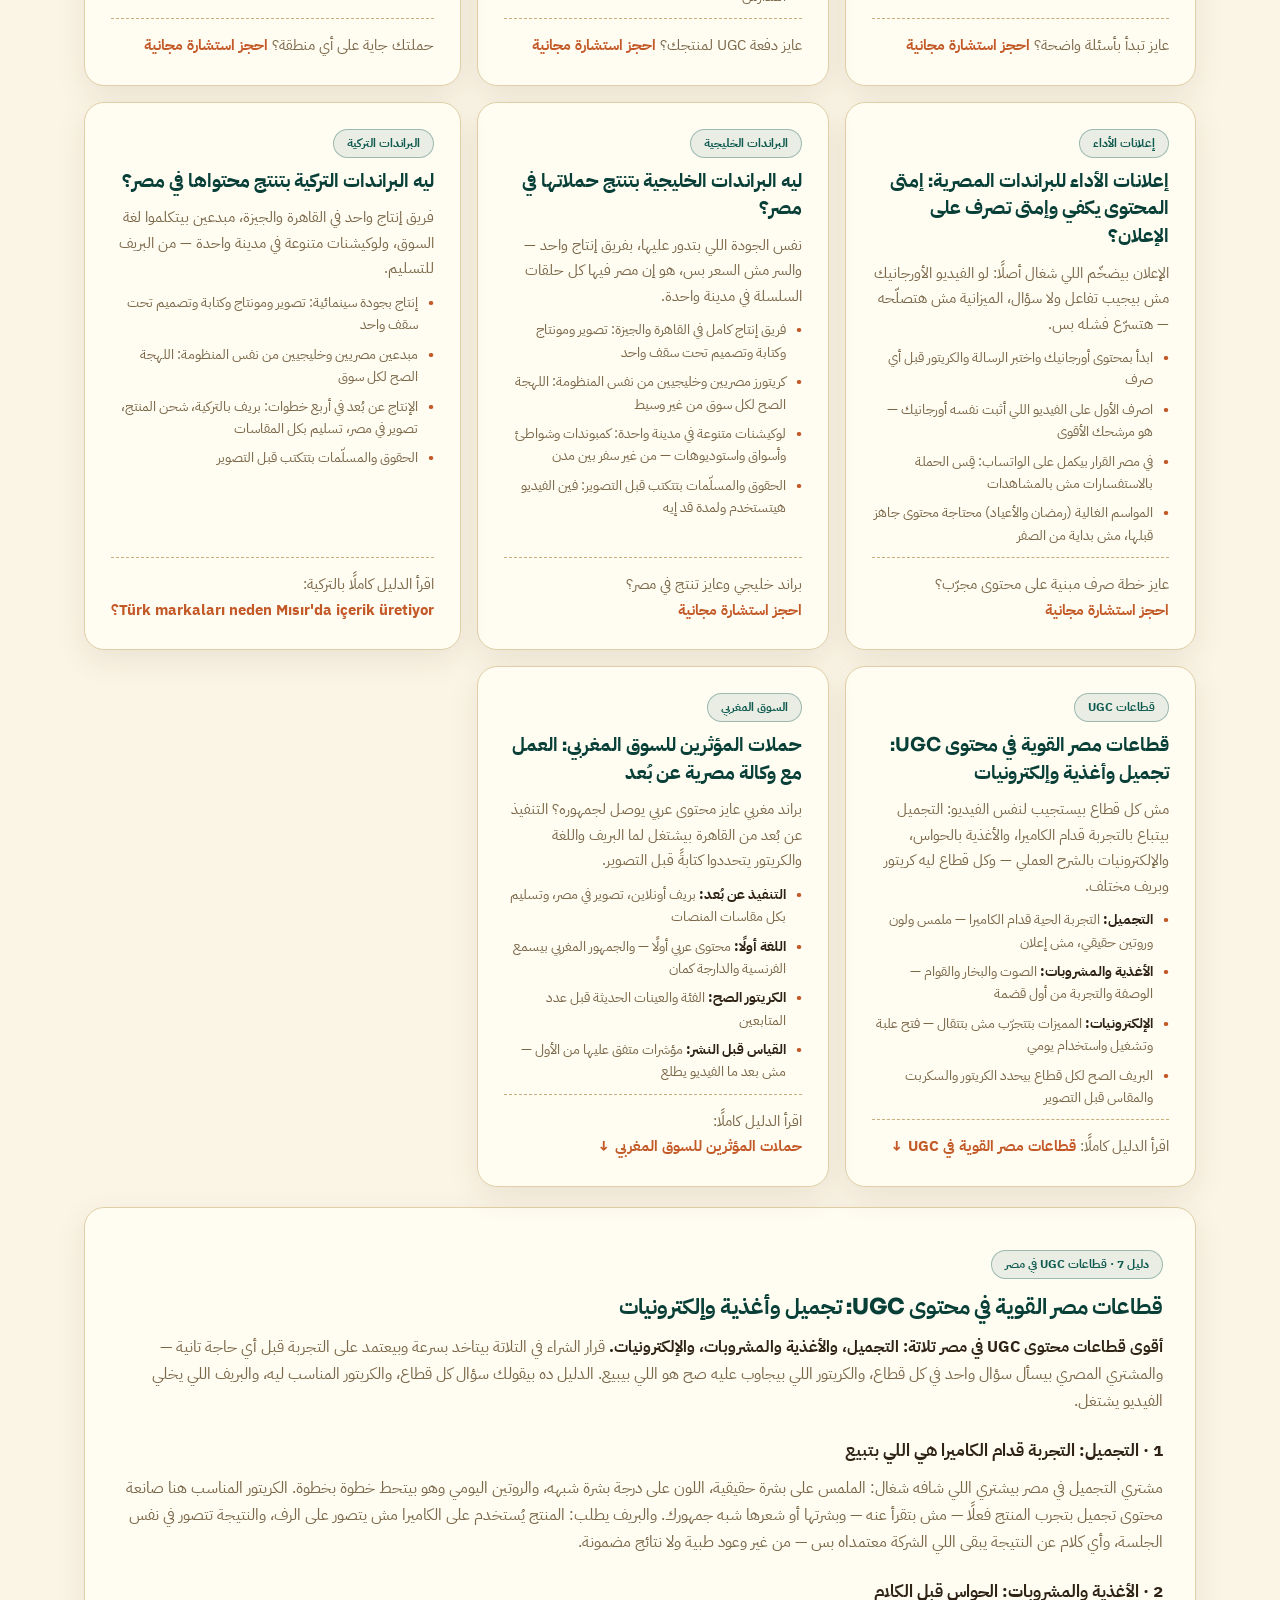
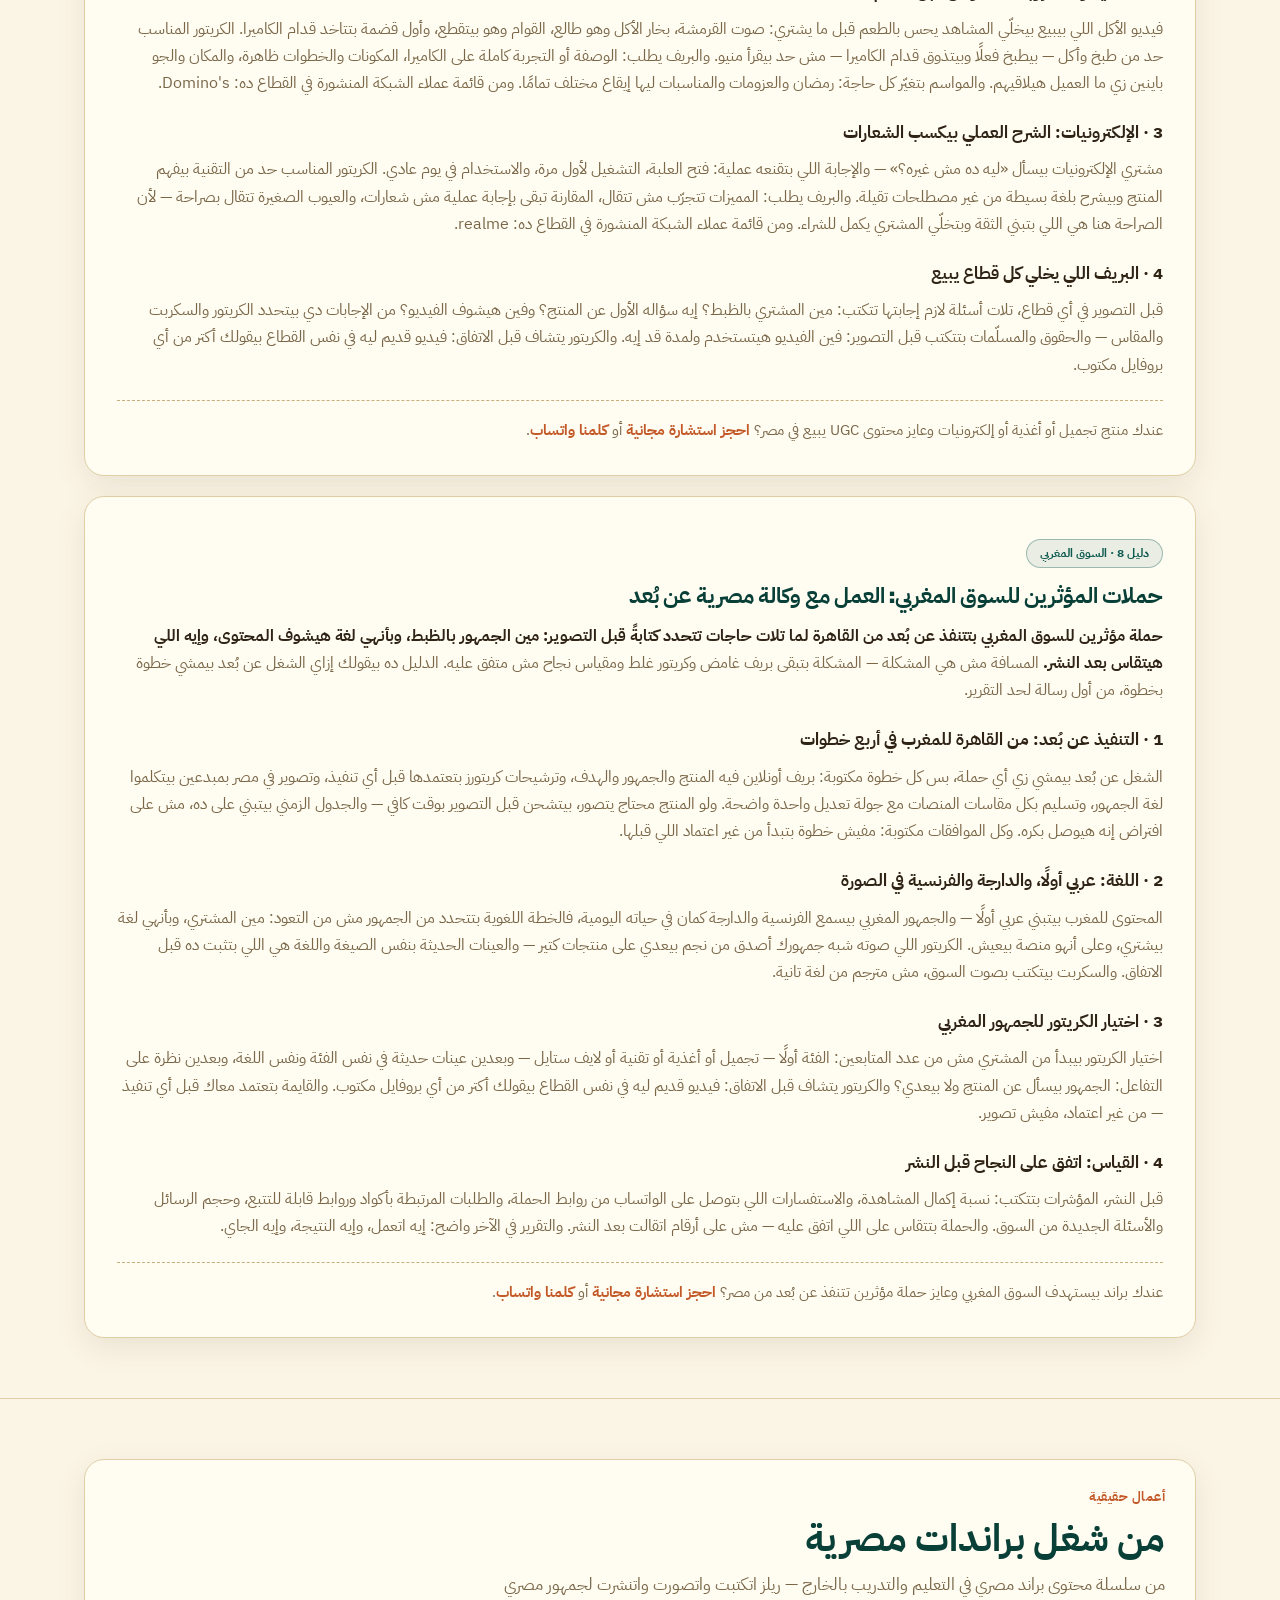
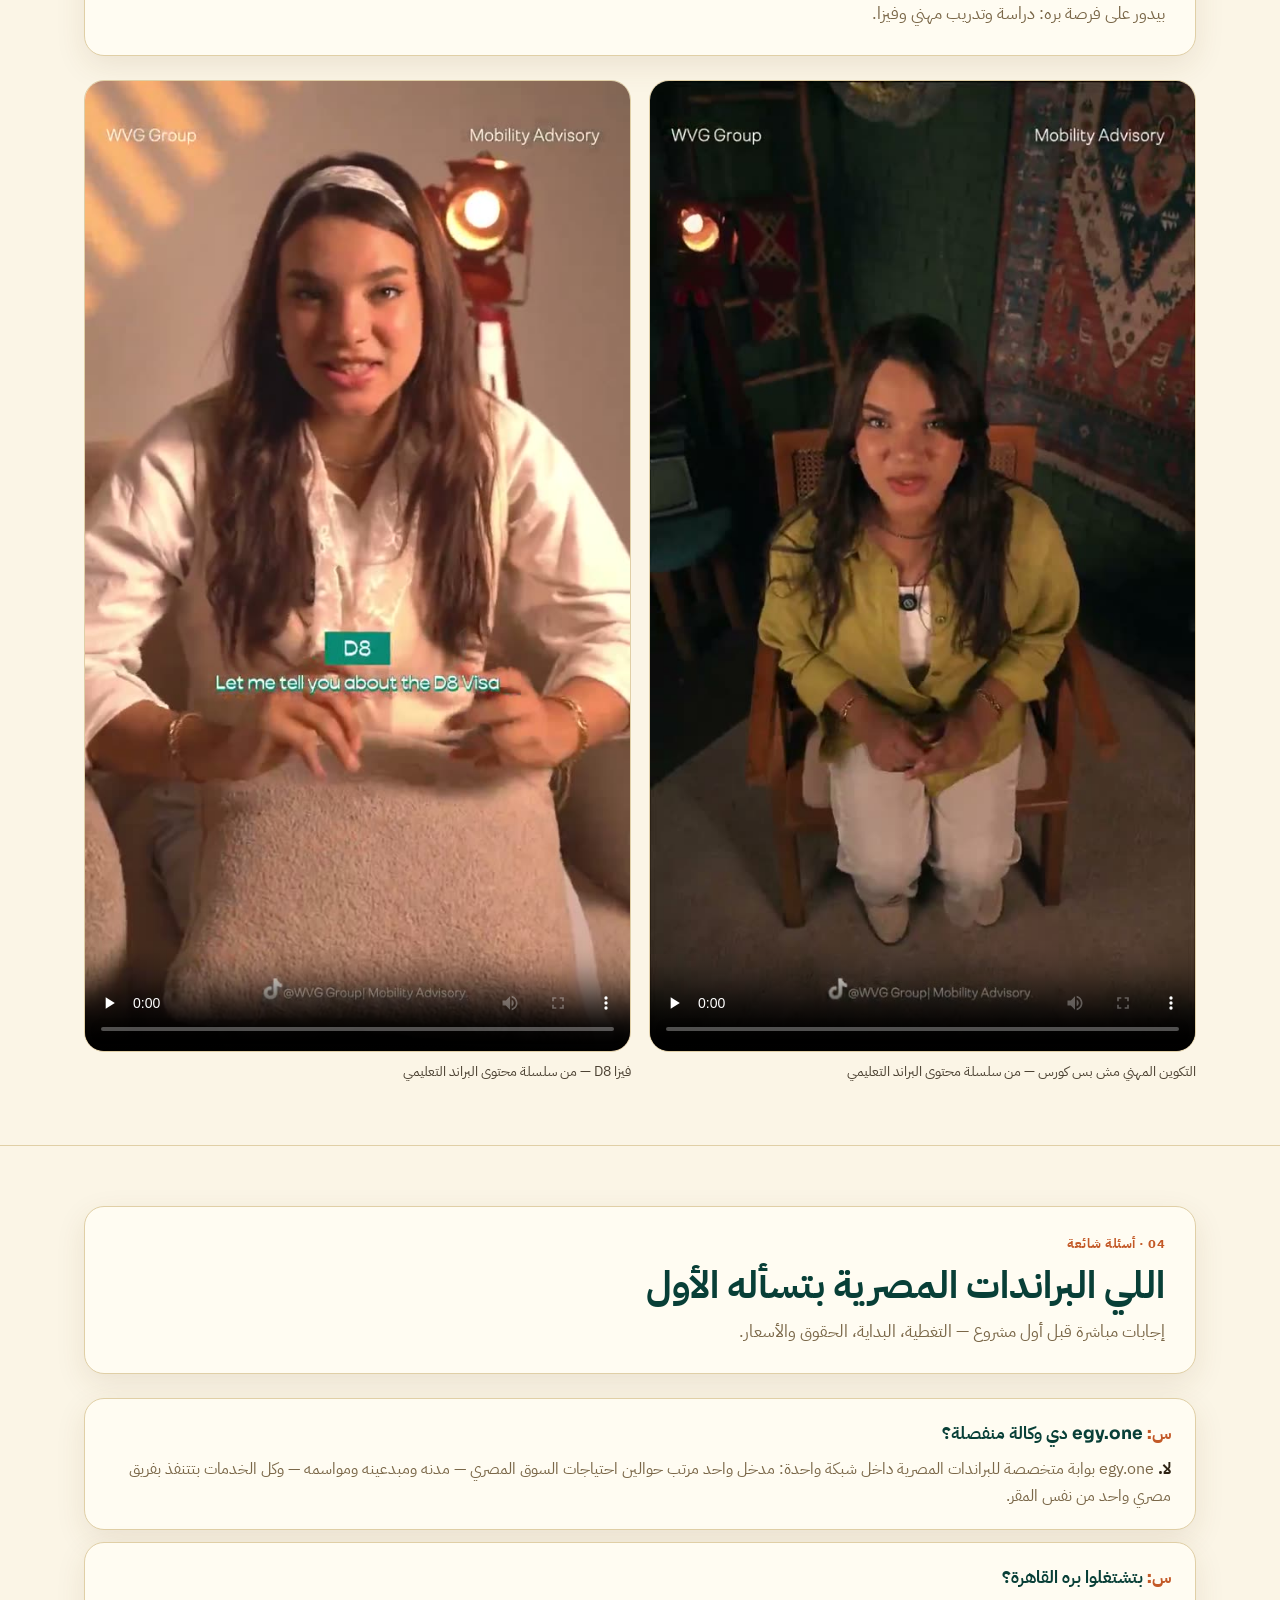
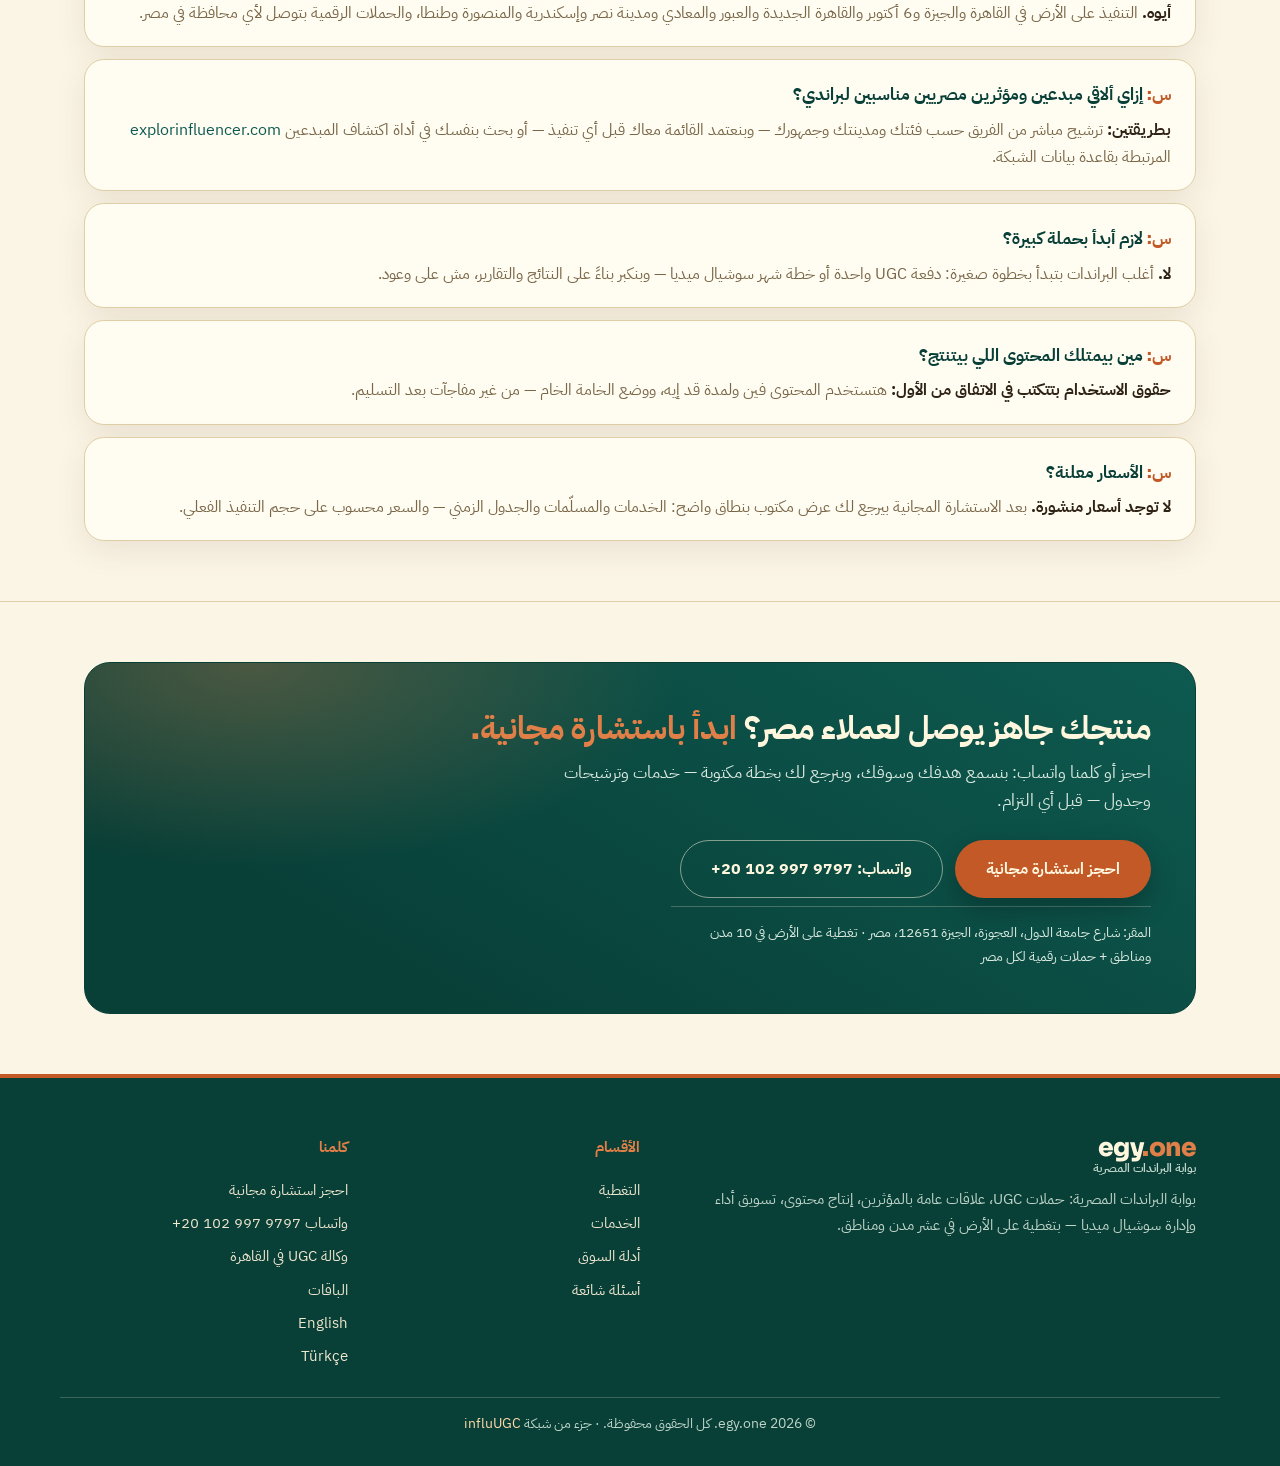
==== commit 4fec0ae9: "Network links: nav UGC-services item, footer Cairo/packages links, contextual creators-guide link, a" ====
--- a/index.html
+++ b/index.html
@@ -112,6 +112,7 @@
       <a href="#services">الخدمات</a>
       <a href="#guides">أدلة السوق</a>
       <a href="#faq">أسئلة شائعة</a>
+      <a href="https://www.influugc.com/ar/services/ugc">خدمات UGC</a>
       <a class="lang-switch" href="/en.html" hreflang="en">EN</a>
       <a class="lang-switch" href="/tr.html" hreflang="tr">TR</a>
       <a class="nav-cta" href="https://www.influugc.com/book?utm_source=egyone&utm_medium=satellite&utm_campaign=network">احجز استشارة مجانية</a>
@@ -194,7 +195,7 @@
       <article class="svc-card">
         <span class="svc-glyph">◆</span>
         <h3>حملات UGC</h3>
-        <p>فيديوهات قصيرة من مبدعين حقيقيين بيجربوا منتجك ويتكلموا عنه بالمصري الطبيعي — جاهزة للنشر والإعلان. الحملات دي بتديرها <a href="https://www.influugc.com/ar/ugc-agency-egypt">شركة UGC في مصر</a> — influUGC — من نفس المقر وبنفس الفريق.</p>
+        <p>فيديوهات قصيرة من مبدعين حقيقيين بيجربوا منتجك ويتكلموا عنه بالمصري الطبيعي — جاهزة للنشر والإعلان. الحملات دي بتديرها <a href="https://www.influugc.com/ar/ugc-agency-egypt">شركة UGC في مصر</a> — <a href="https://www.influugc.com/ar/about">influUGC</a> — من نفس المقر وبنفس الفريق. وللتعرف على أبرز <a href="https://www.influugc.com/ar/blog/ugc-creators-egypt">صنّاع محتوى في مصر</a> حسب الفئة والمدينة، راجع دليلنا في موقع الوكالة.</p>
         <ul class="svc-list">
           <li>اختيار مبدعين حسب الفئة والمدينة</li>
           <li>بريف وسيناريو بيتكتب بصوت السوق</li>
@@ -469,6 +470,8 @@
       <h4>كلمنا</h4>
       <a href="https://www.influugc.com/book?utm_source=egyone&utm_medium=satellite&utm_campaign=network">احجز استشارة مجانية</a>
       <a href="https://wa.me/201029979797?utm_source=egyone&utm_medium=satellite&utm_campaign=network">واتساب ‎+20 102 997 9797</a>
+      <a href="https://www.influugc.com/ar/ugc-cairo">وكالة UGC في القاهرة</a>
+      <a href="https://www.influugc.com/ar/packages">الباقات</a>
       <a href="/en.html" hreflang="en">English</a>
       <a href="/tr.html" hreflang="tr">Türkçe</a>
     </nav>
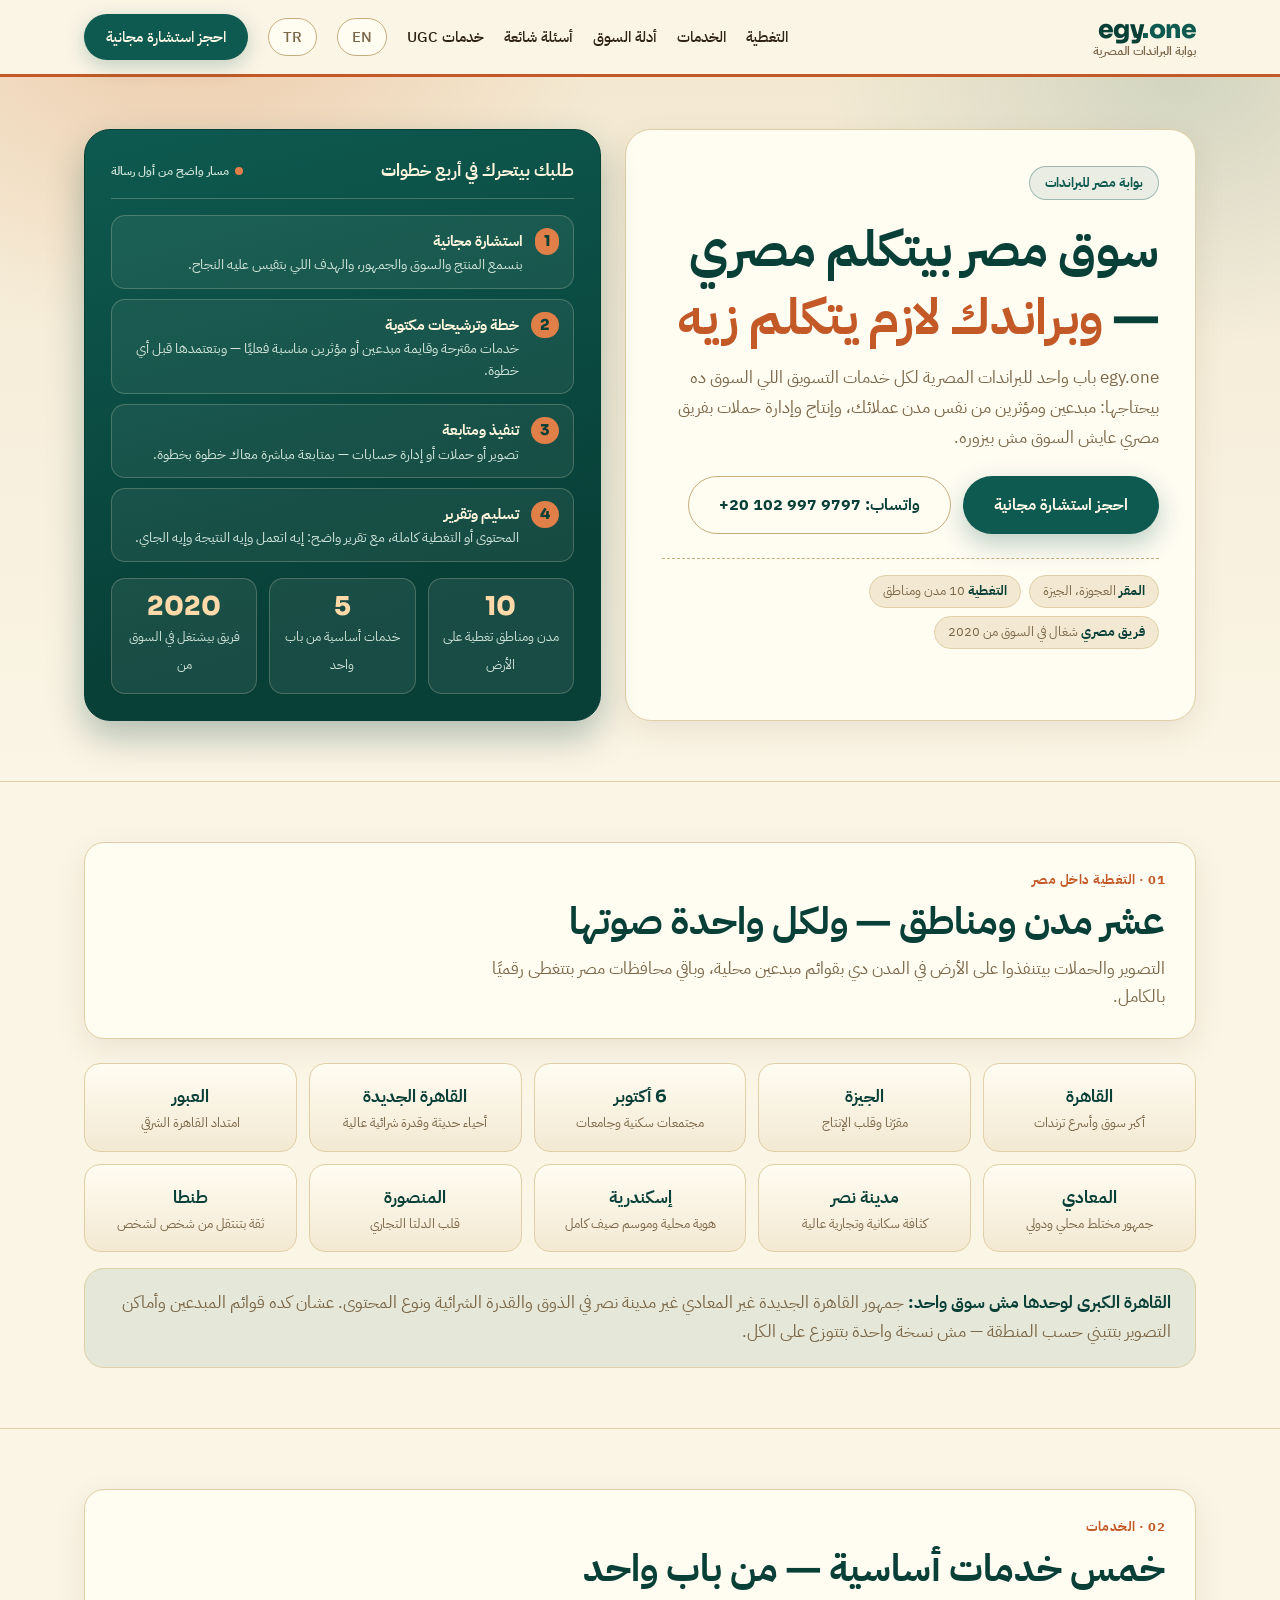
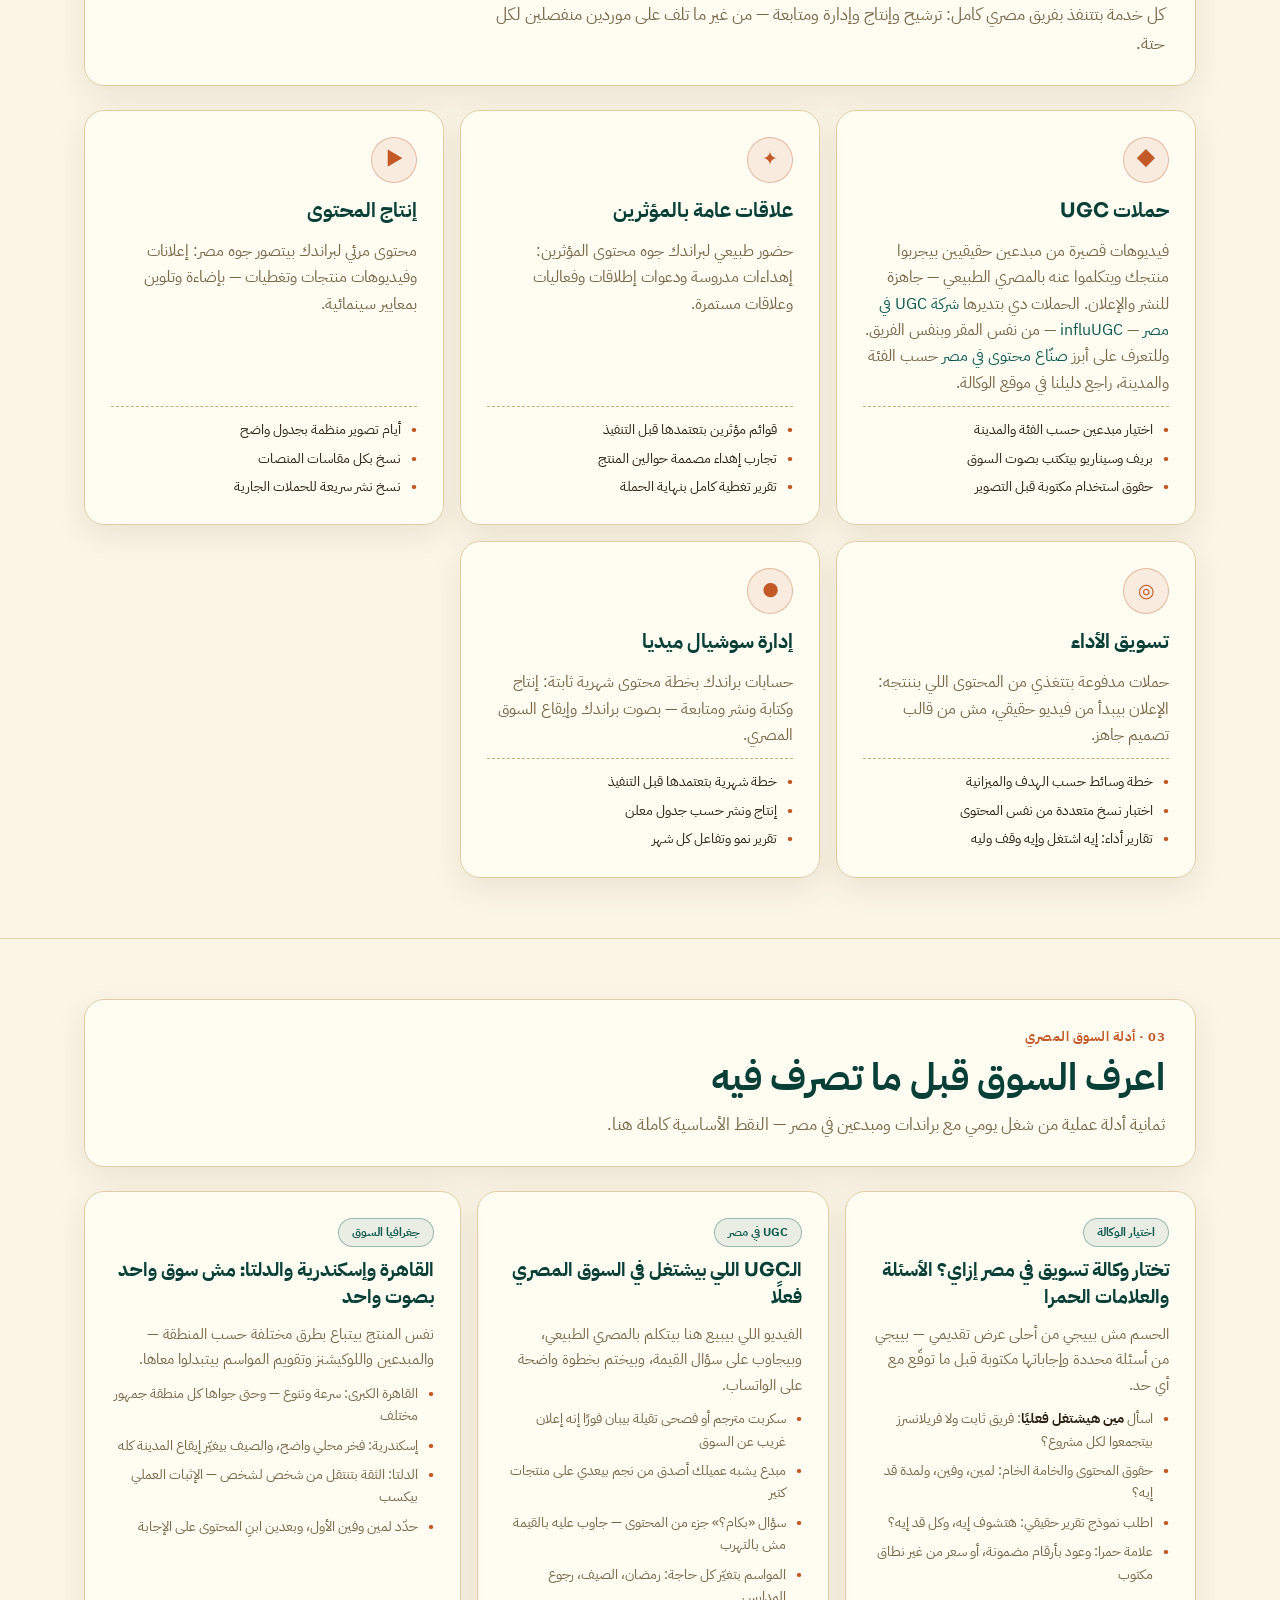
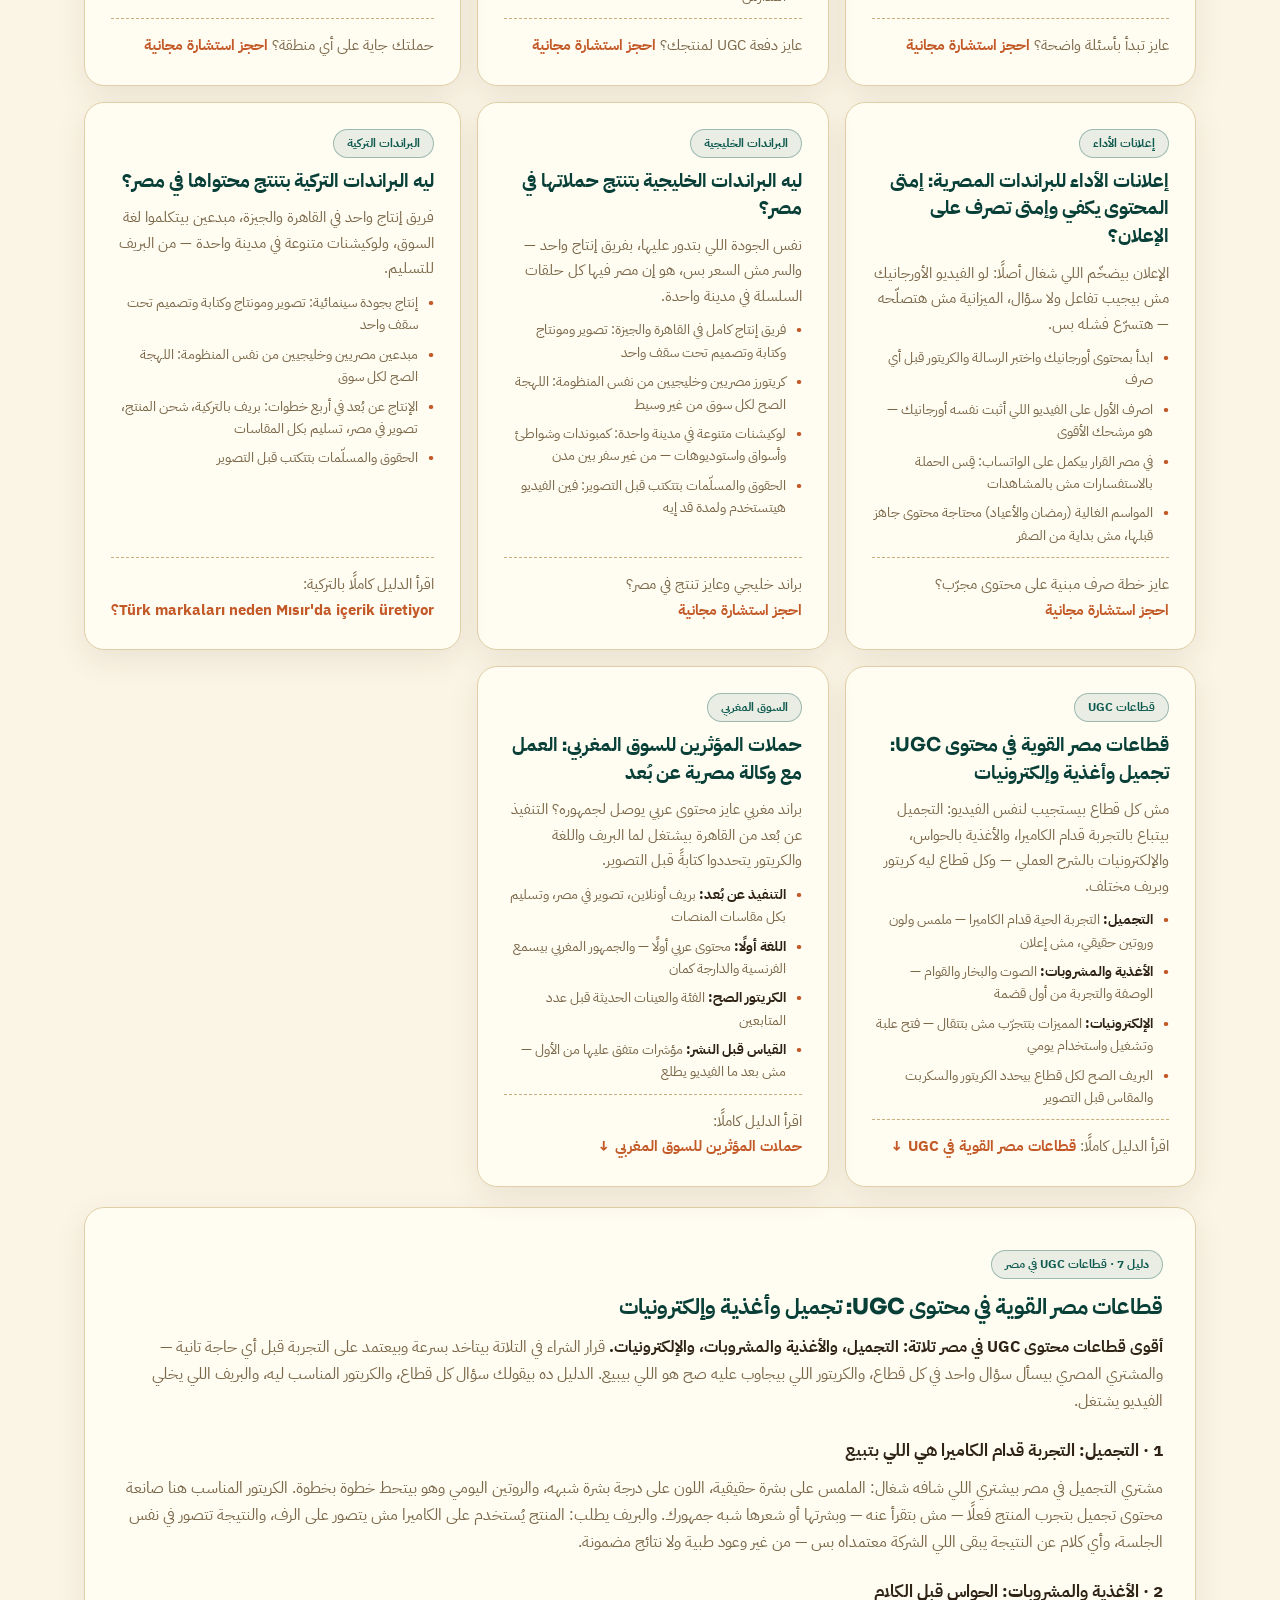
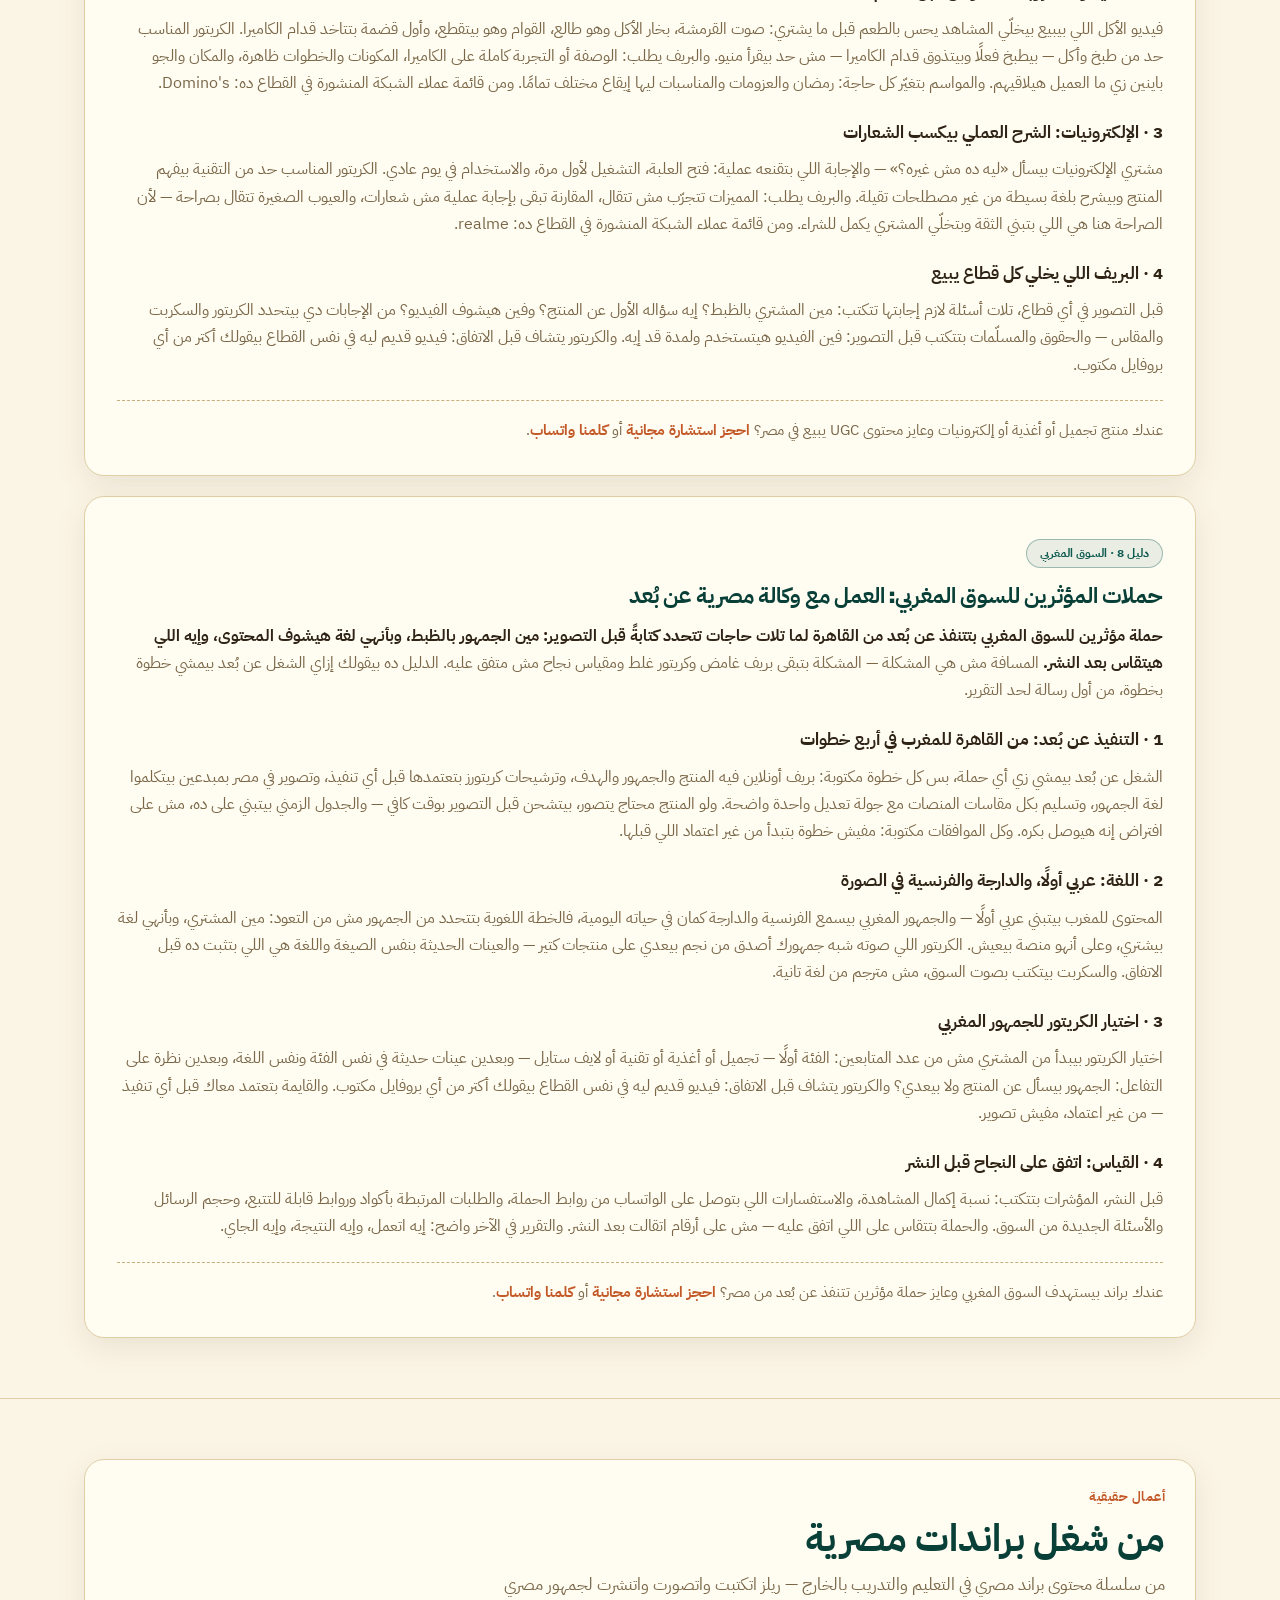
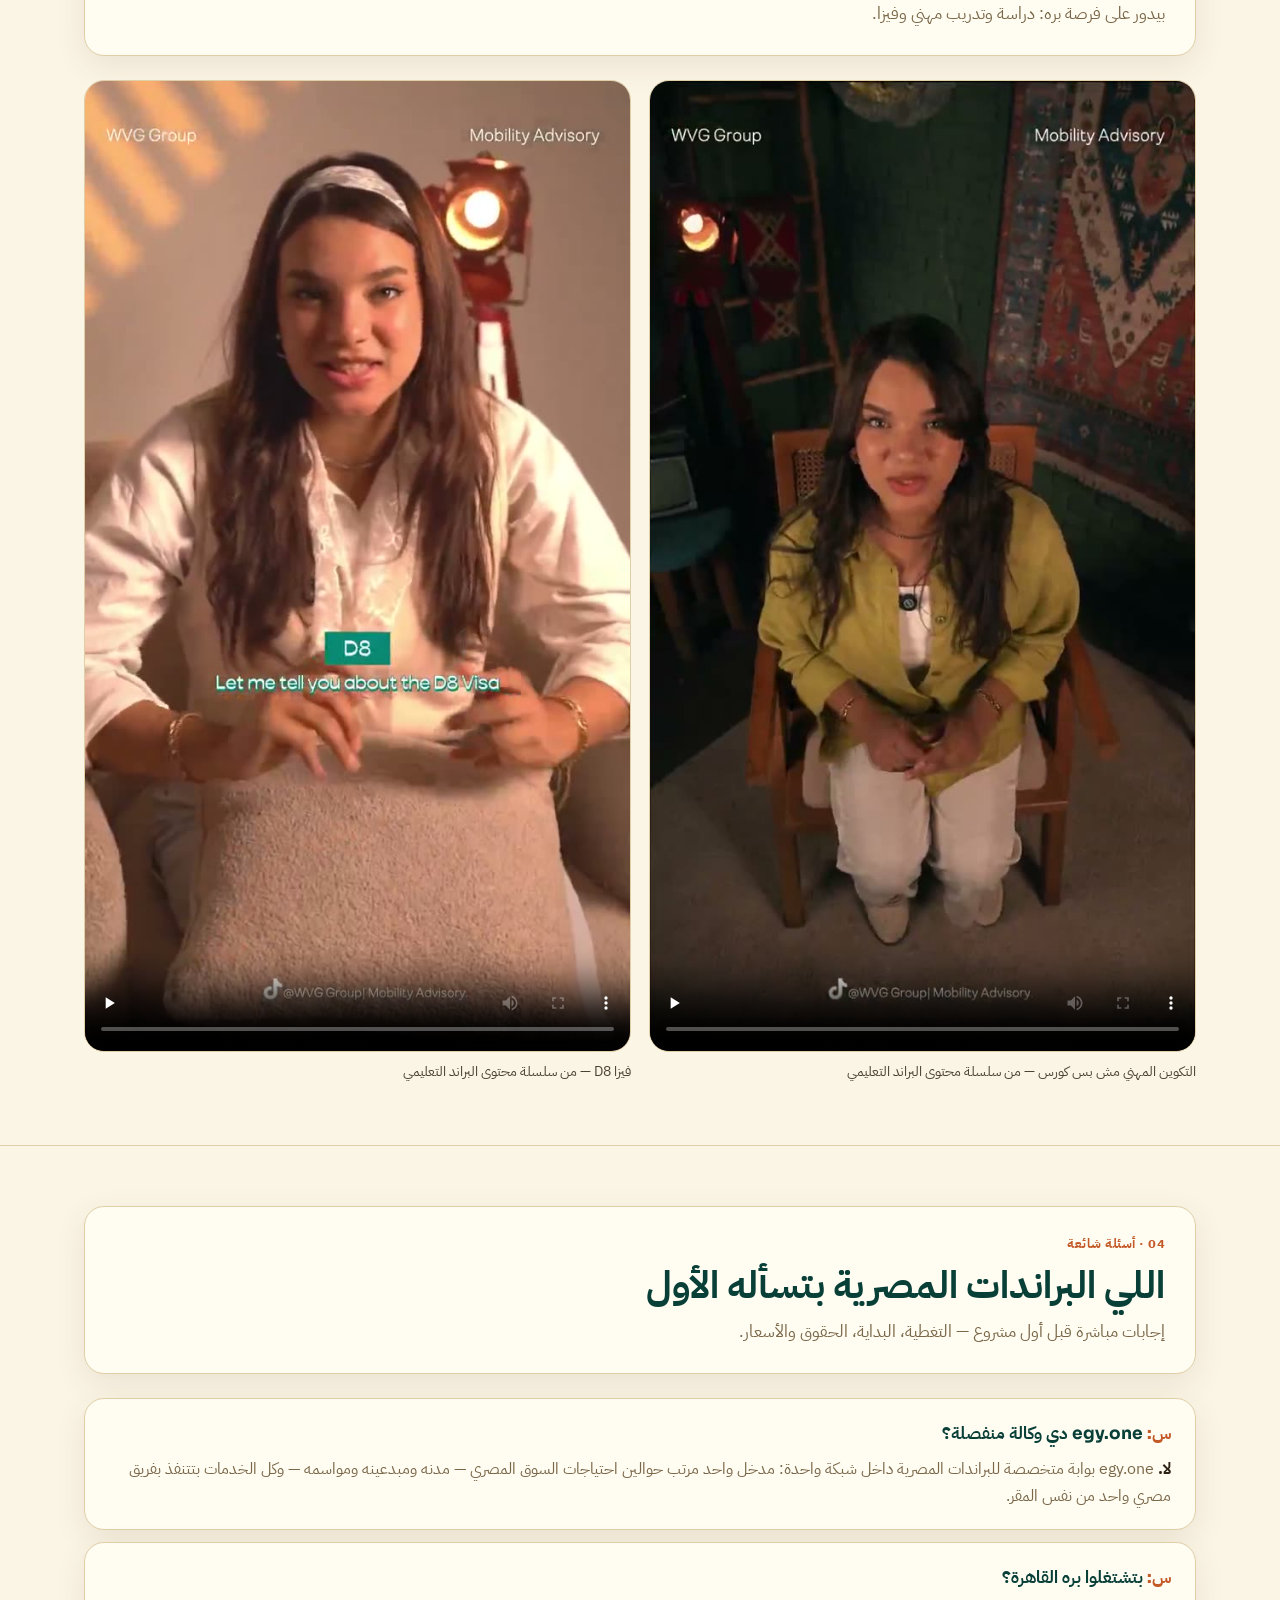
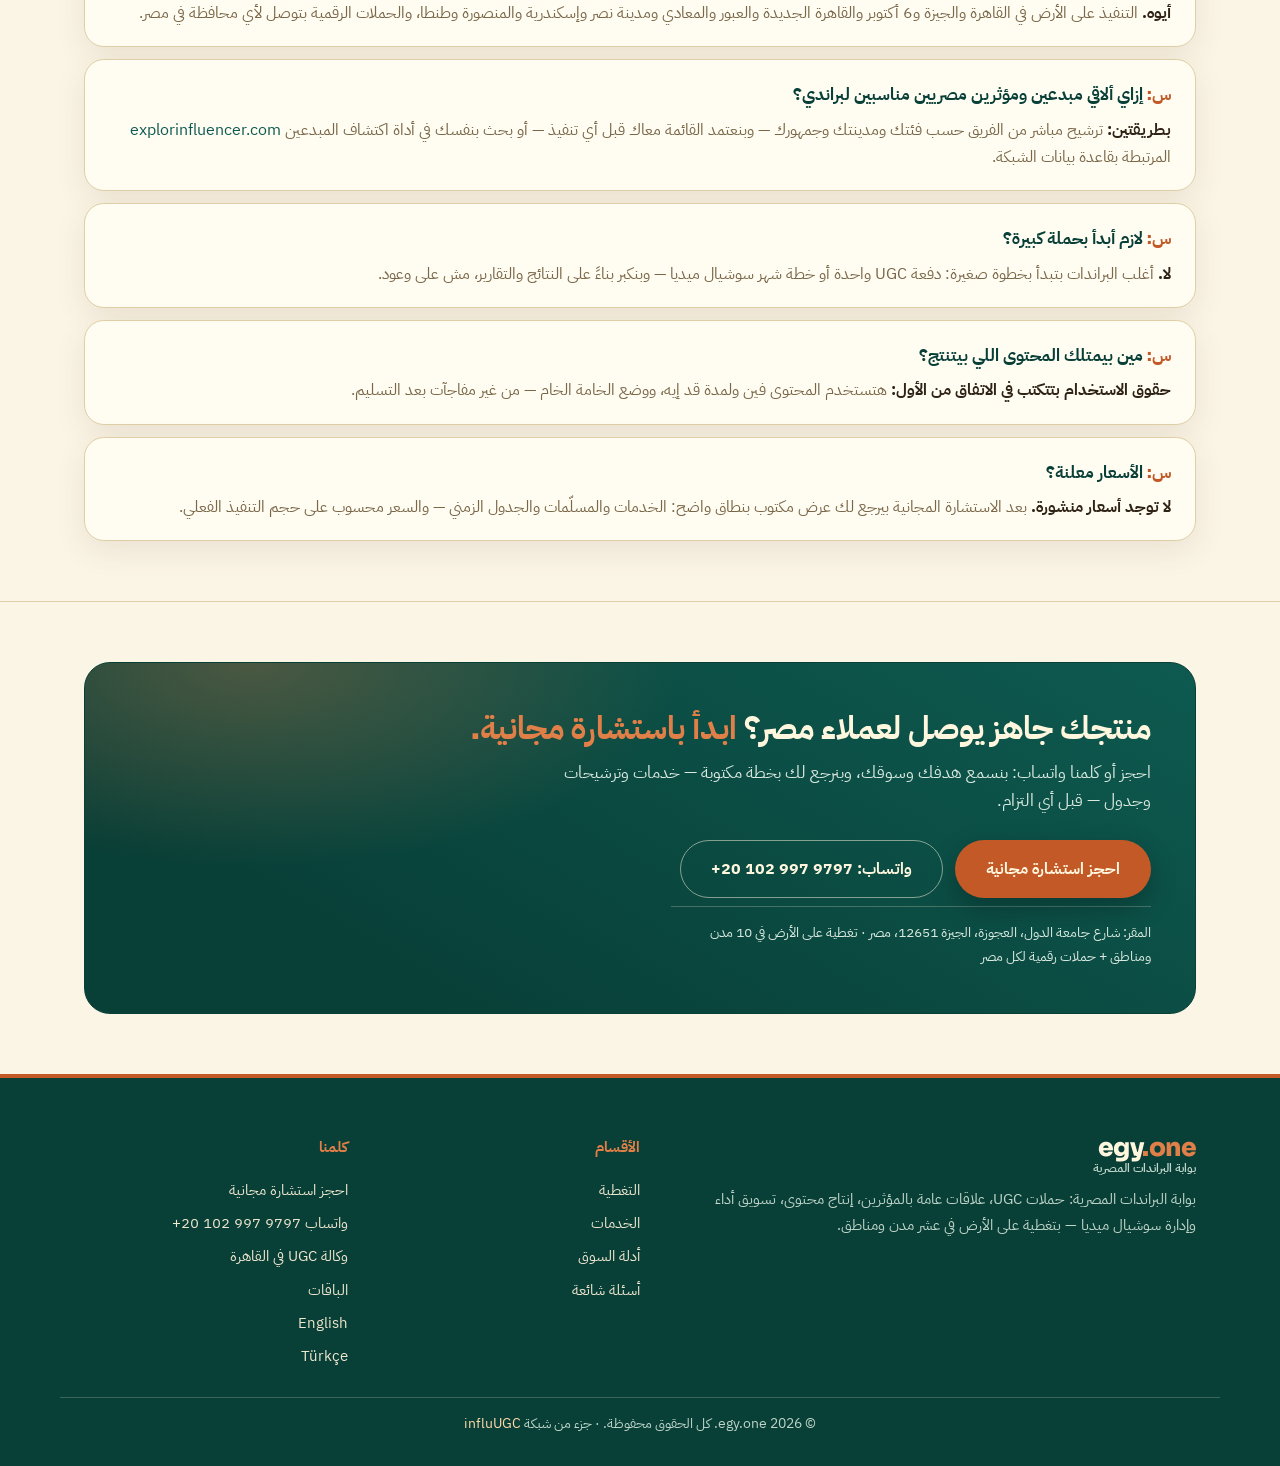
==== commit 33ccf78d: "Polish: /en + /tr extensionless redirects, sitemap fragment cleanup, og:image + twitter:image" ====
--- a/index.html
+++ b/index.html
@@ -16,9 +16,11 @@
 <meta property="og:title" content="egy.one — بوابة البراندات المصرية: UGC ومؤثرين وإنتاج وتسويق أداء">
 <meta property="og:description" content="باب واحد للبراندات المصرية: حملات UGC، علاقات مؤثرين، إنتاج محتوى، تسويق أداء وإدارة سوشيال ميديا — بفريق مصري وتغطية في عشر مدن ومناطق.">
 <meta property="og:url" content="https://egy.one/">
+<meta property="og:image" content="https://egy.one/media/training-series.jpg">
 <meta name="twitter:card" content="summary">
 <meta name="twitter:title" content="egy.one — Egypt's Gateway for Brands: UGC, Influencers, Production & Performance">
 <meta name="twitter:description" content="One door for Egyptian brands: UGC campaigns, influencer relations, content production, performance marketing and social media management — with on-the-ground coverage in ten Egyptian cities and districts.">
+<meta name="twitter:image" content="https://egy.one/media/training-series.jpg">
 <link rel="icon" type="image/svg+xml" href="/favicon.svg">
 <link rel="preconnect" href="https://fonts.googleapis.com">
 <link rel="preconnect" href="https://fonts.gstatic.com" crossorigin>
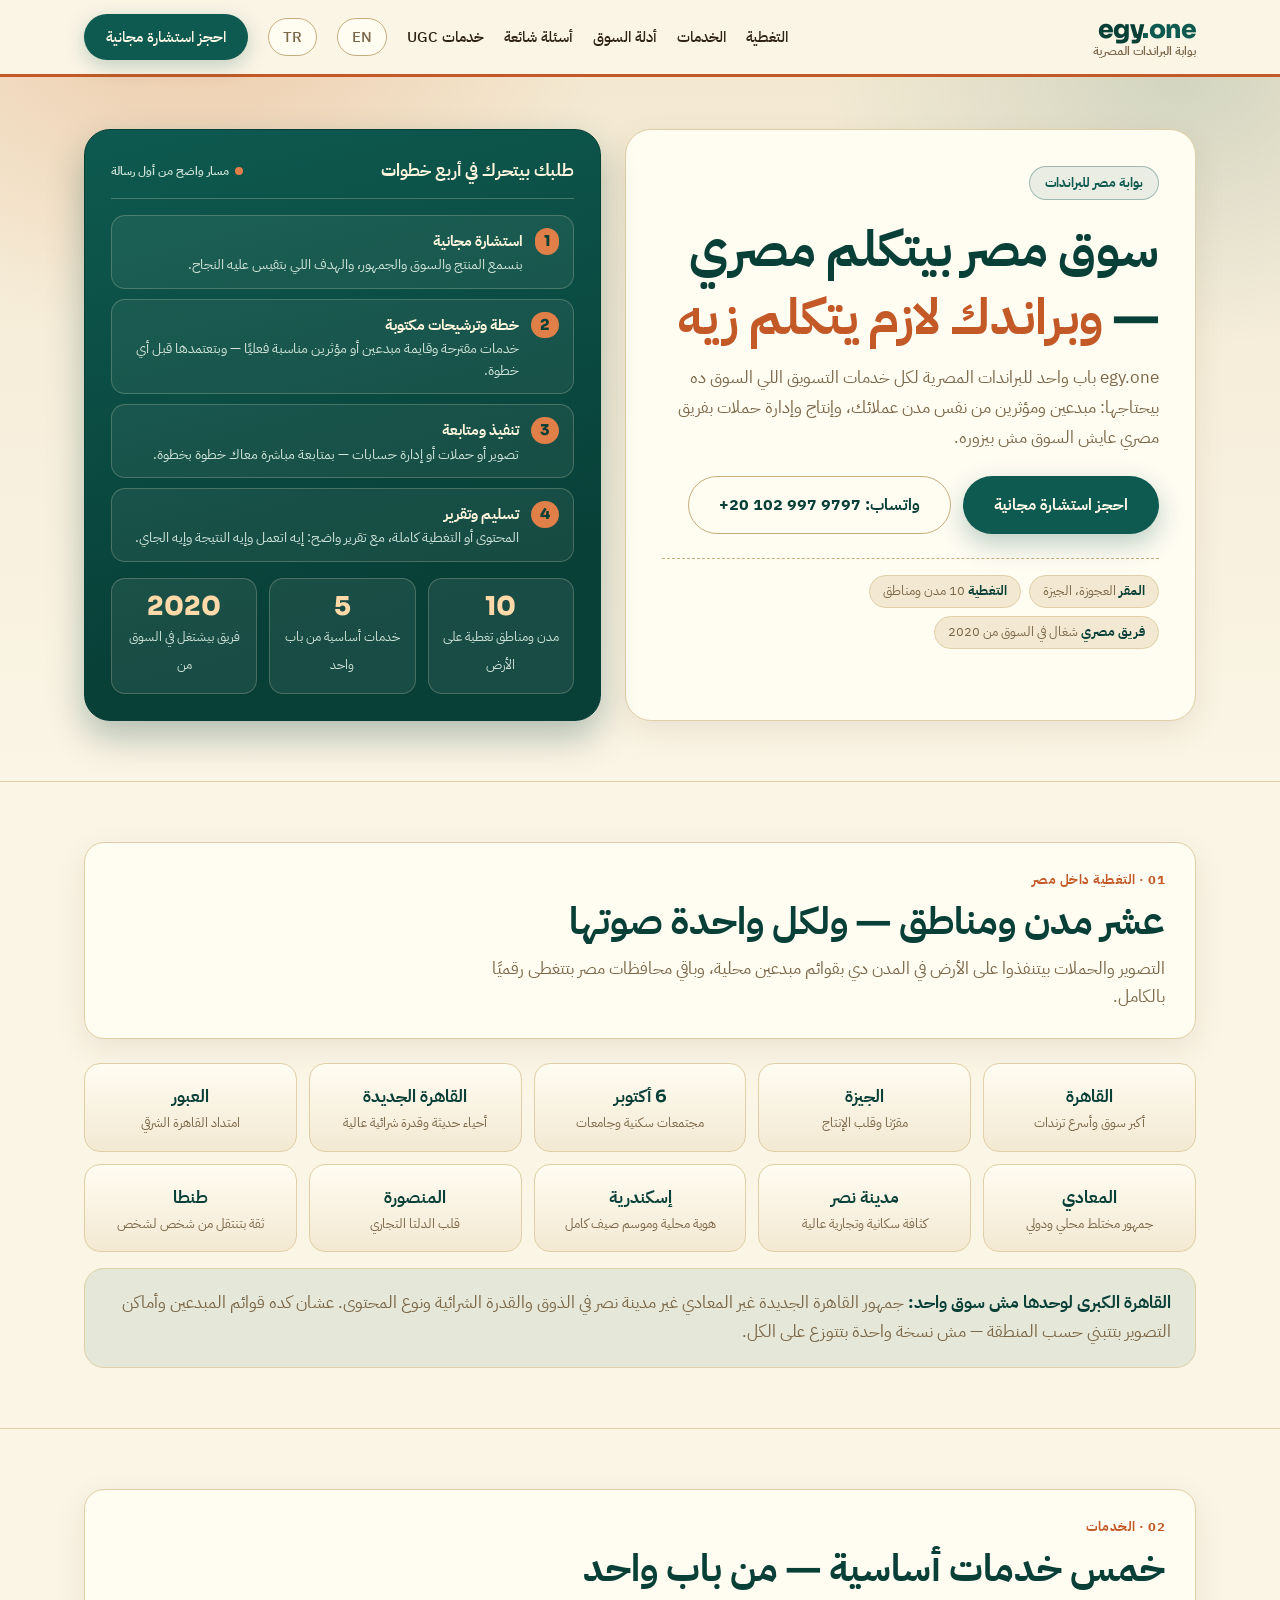
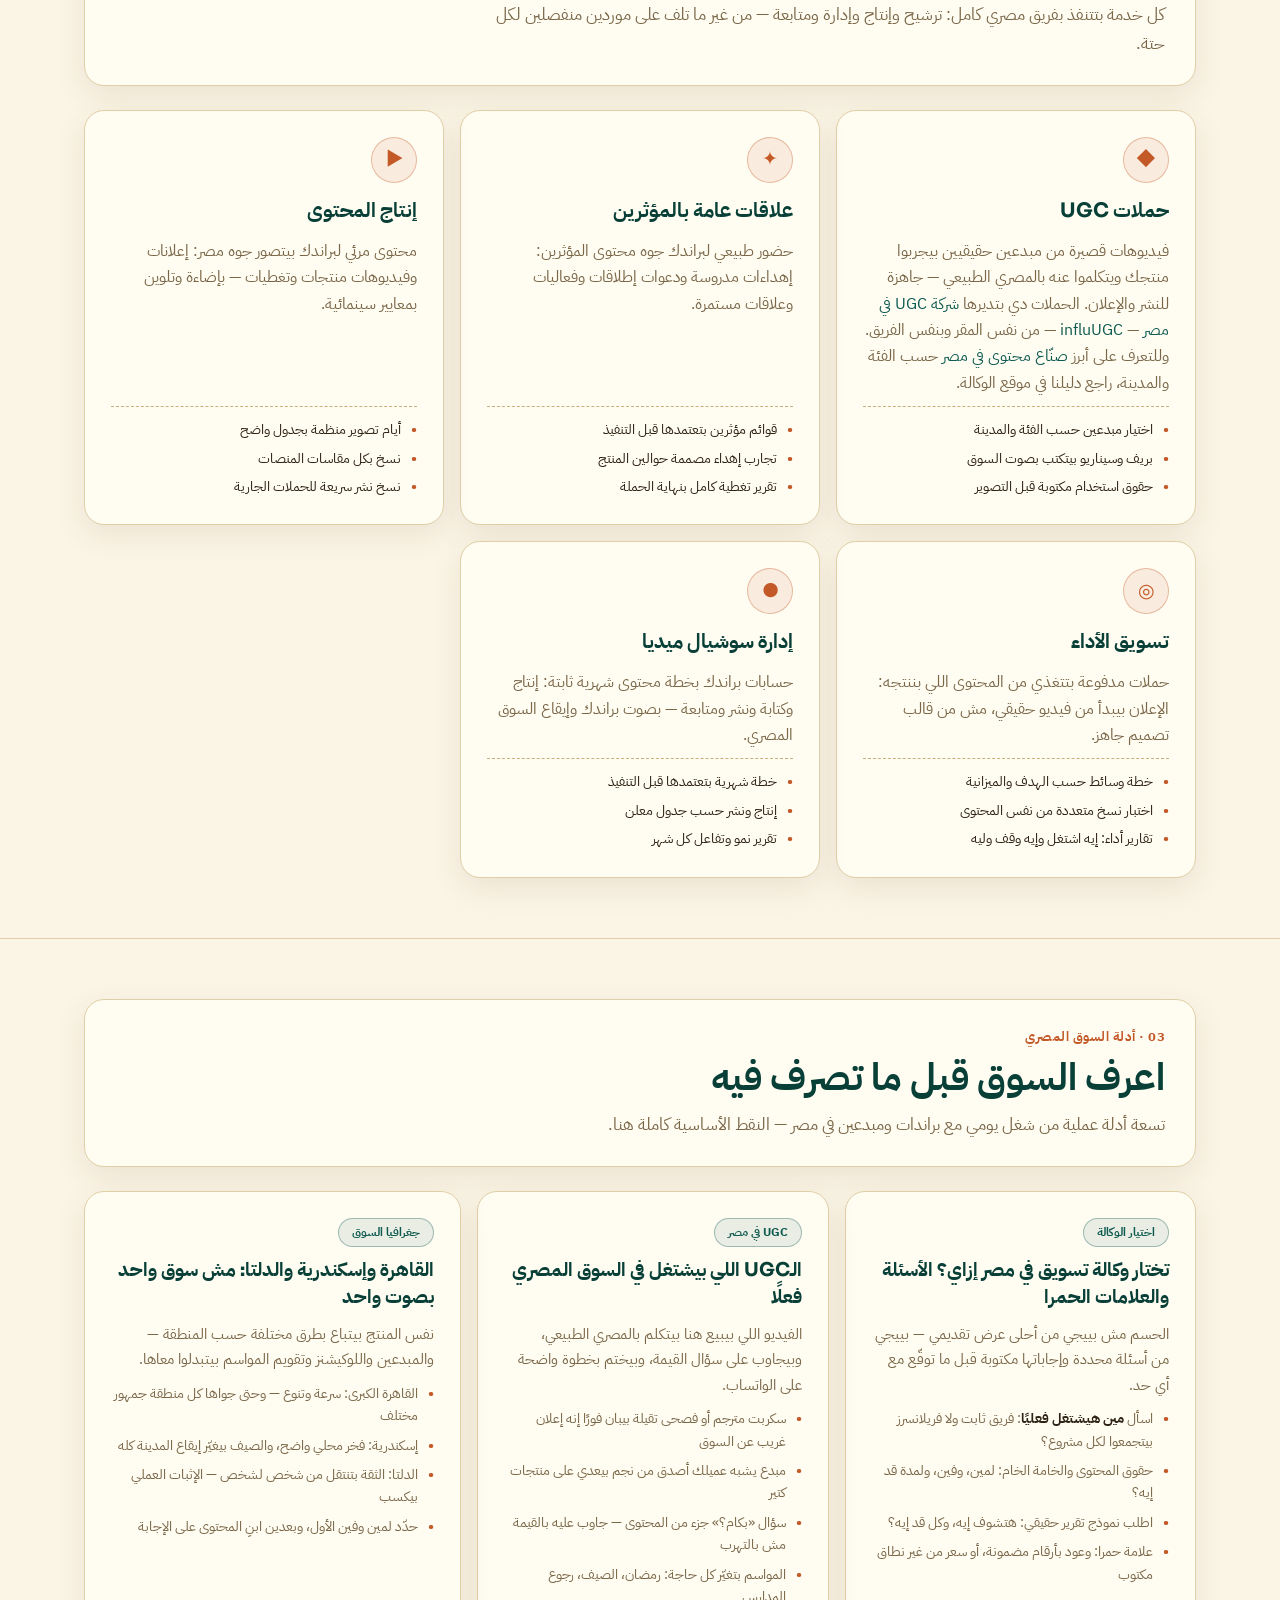
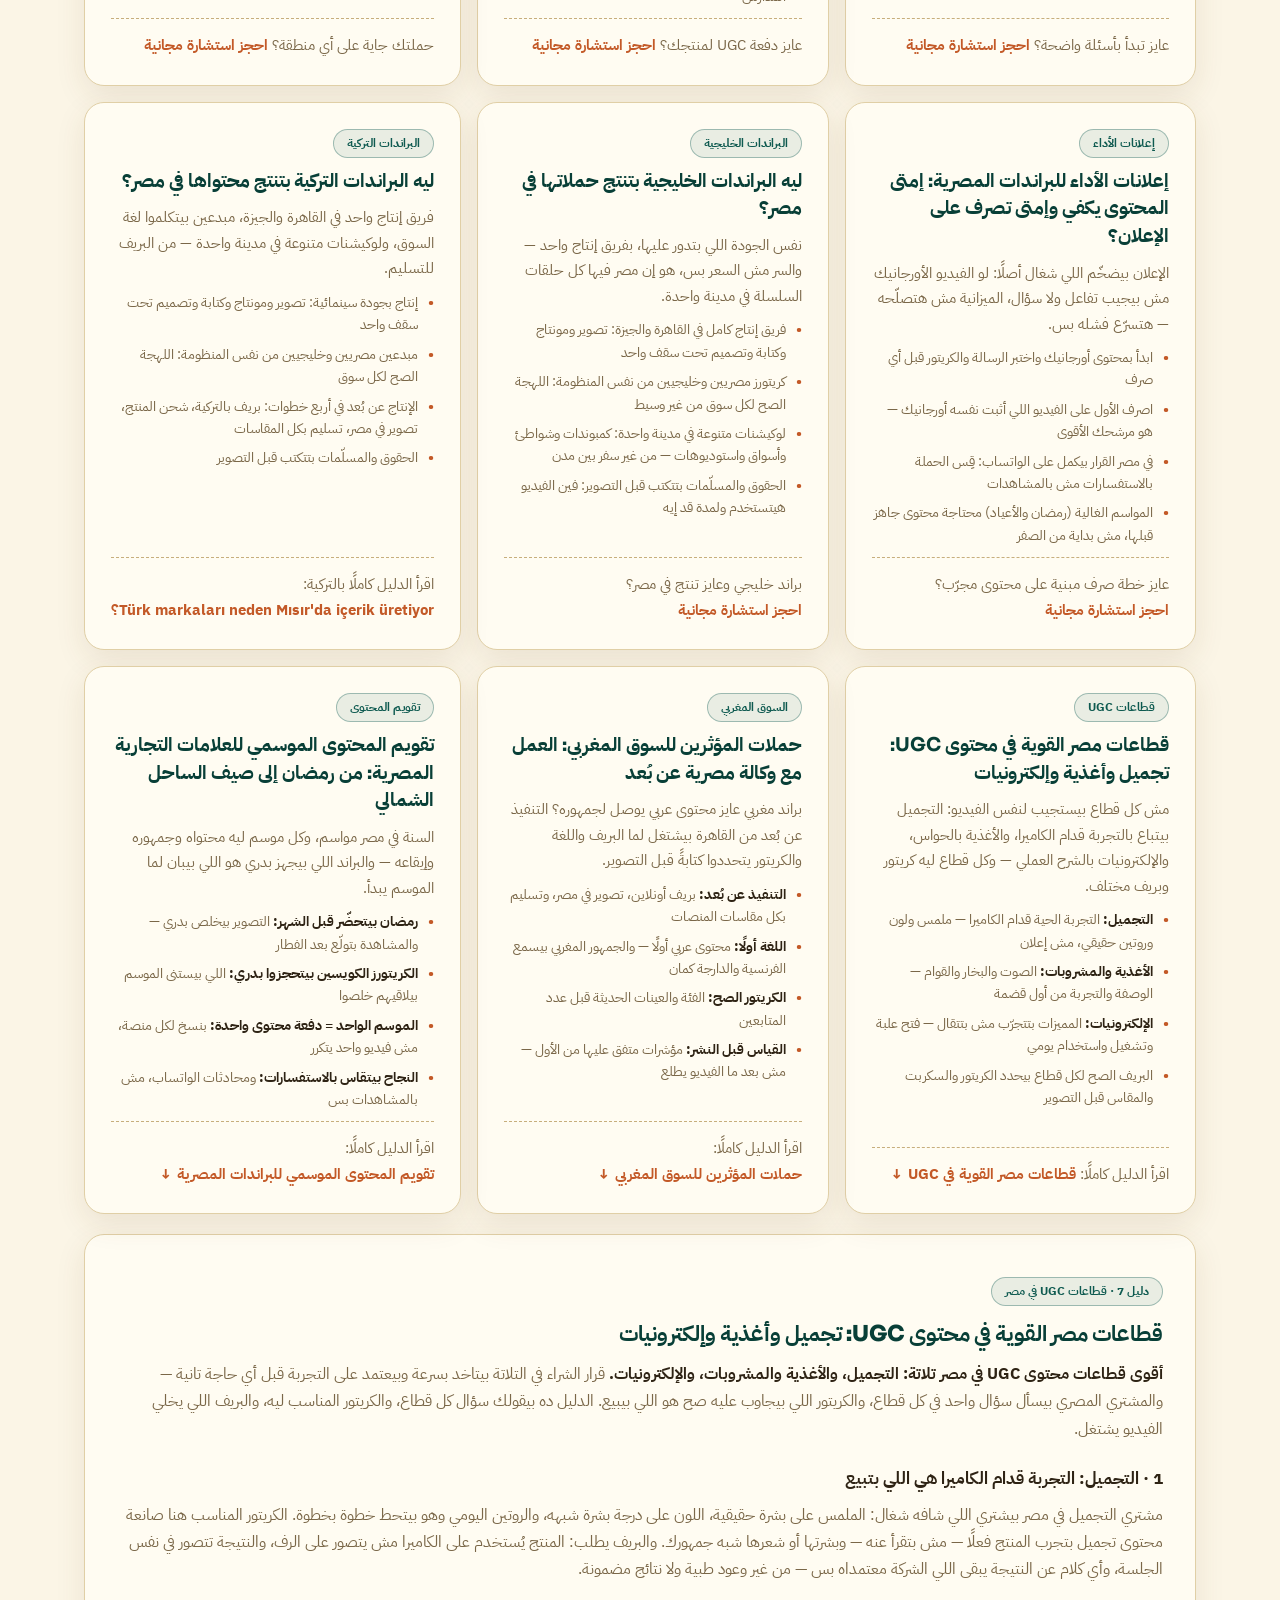
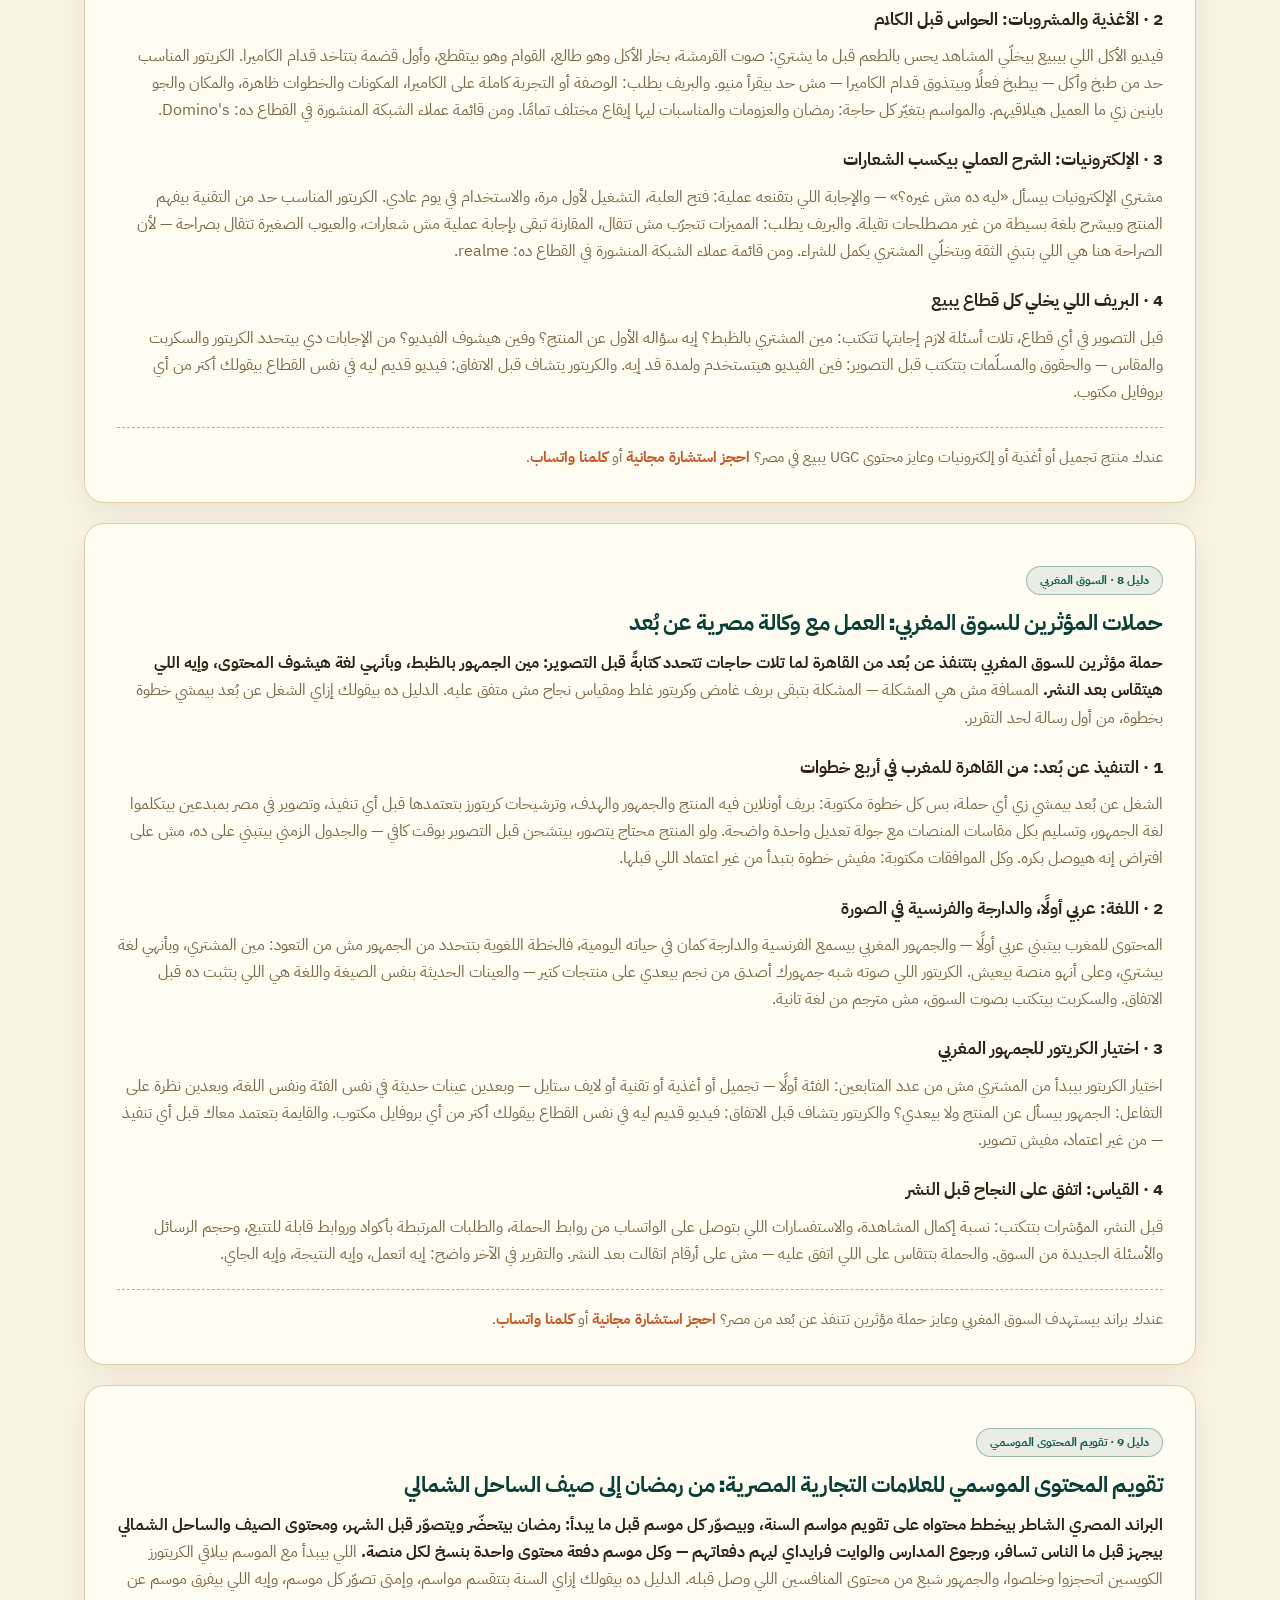
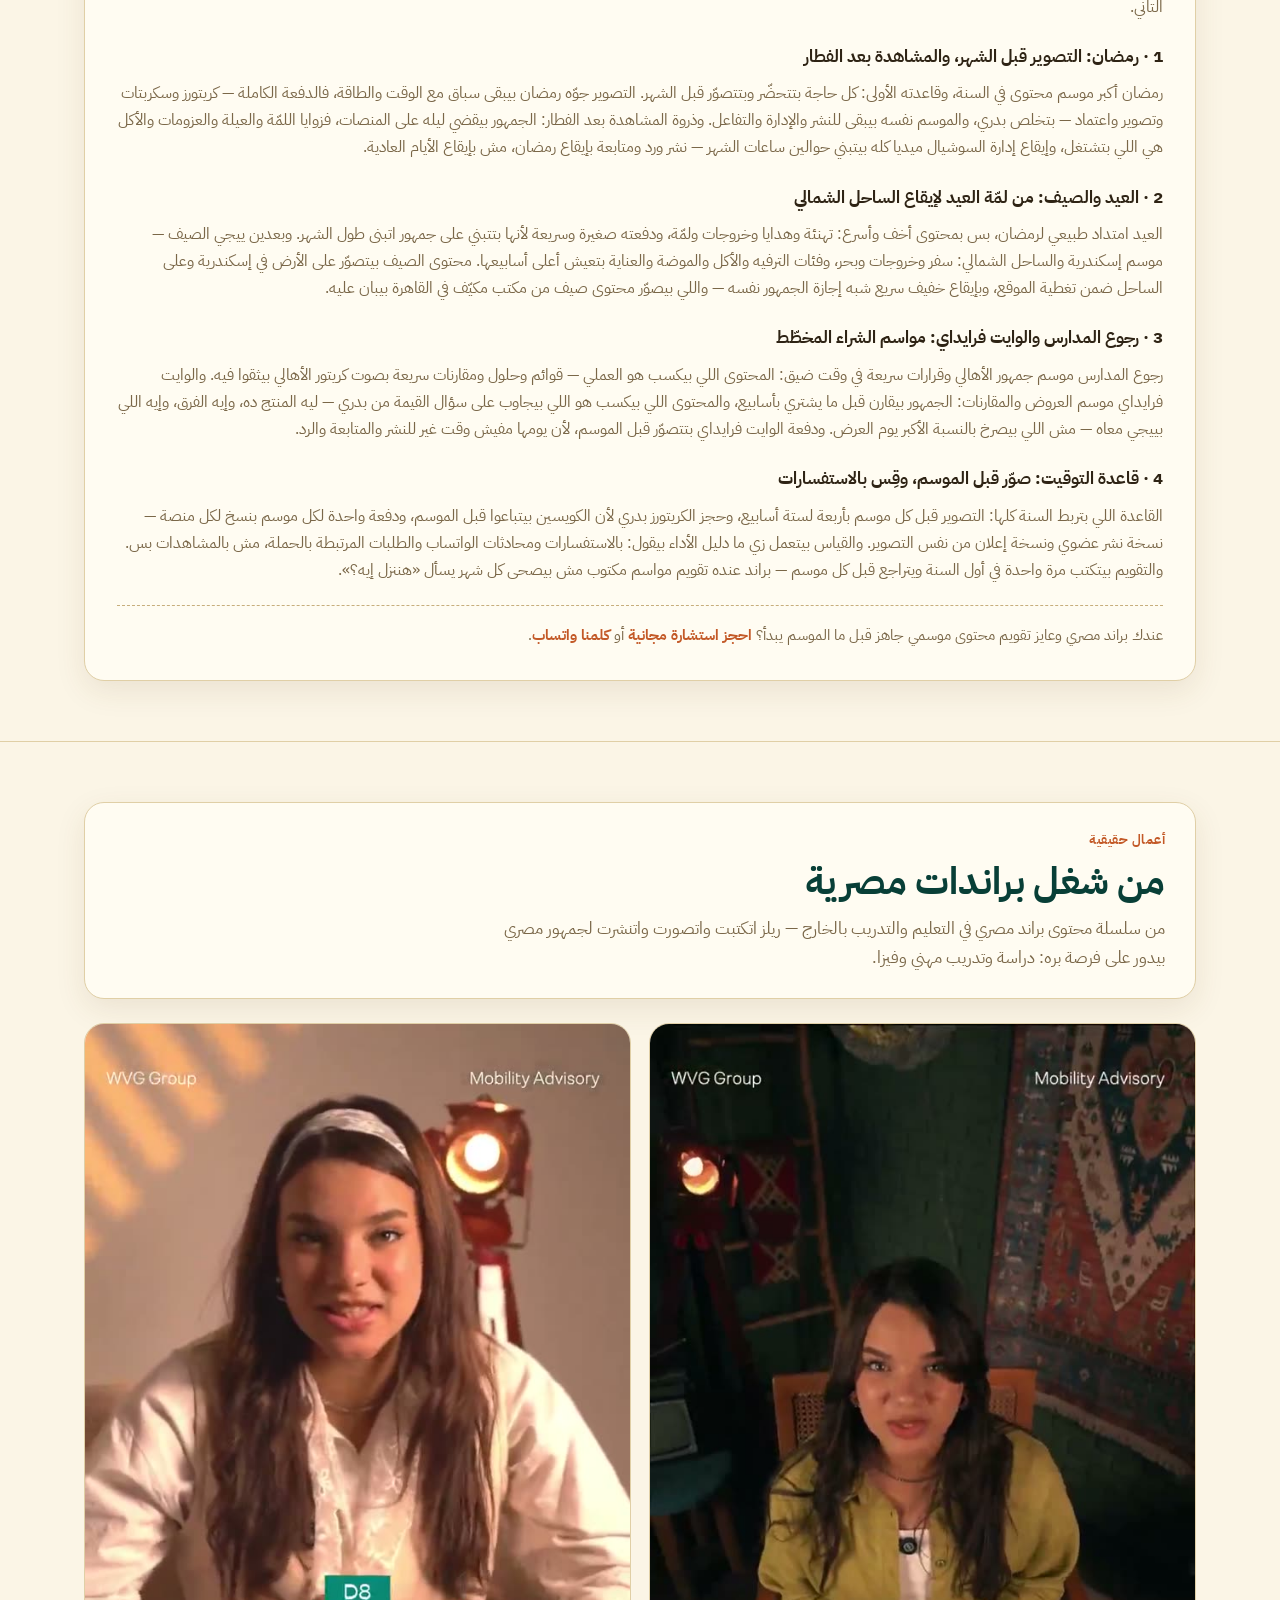
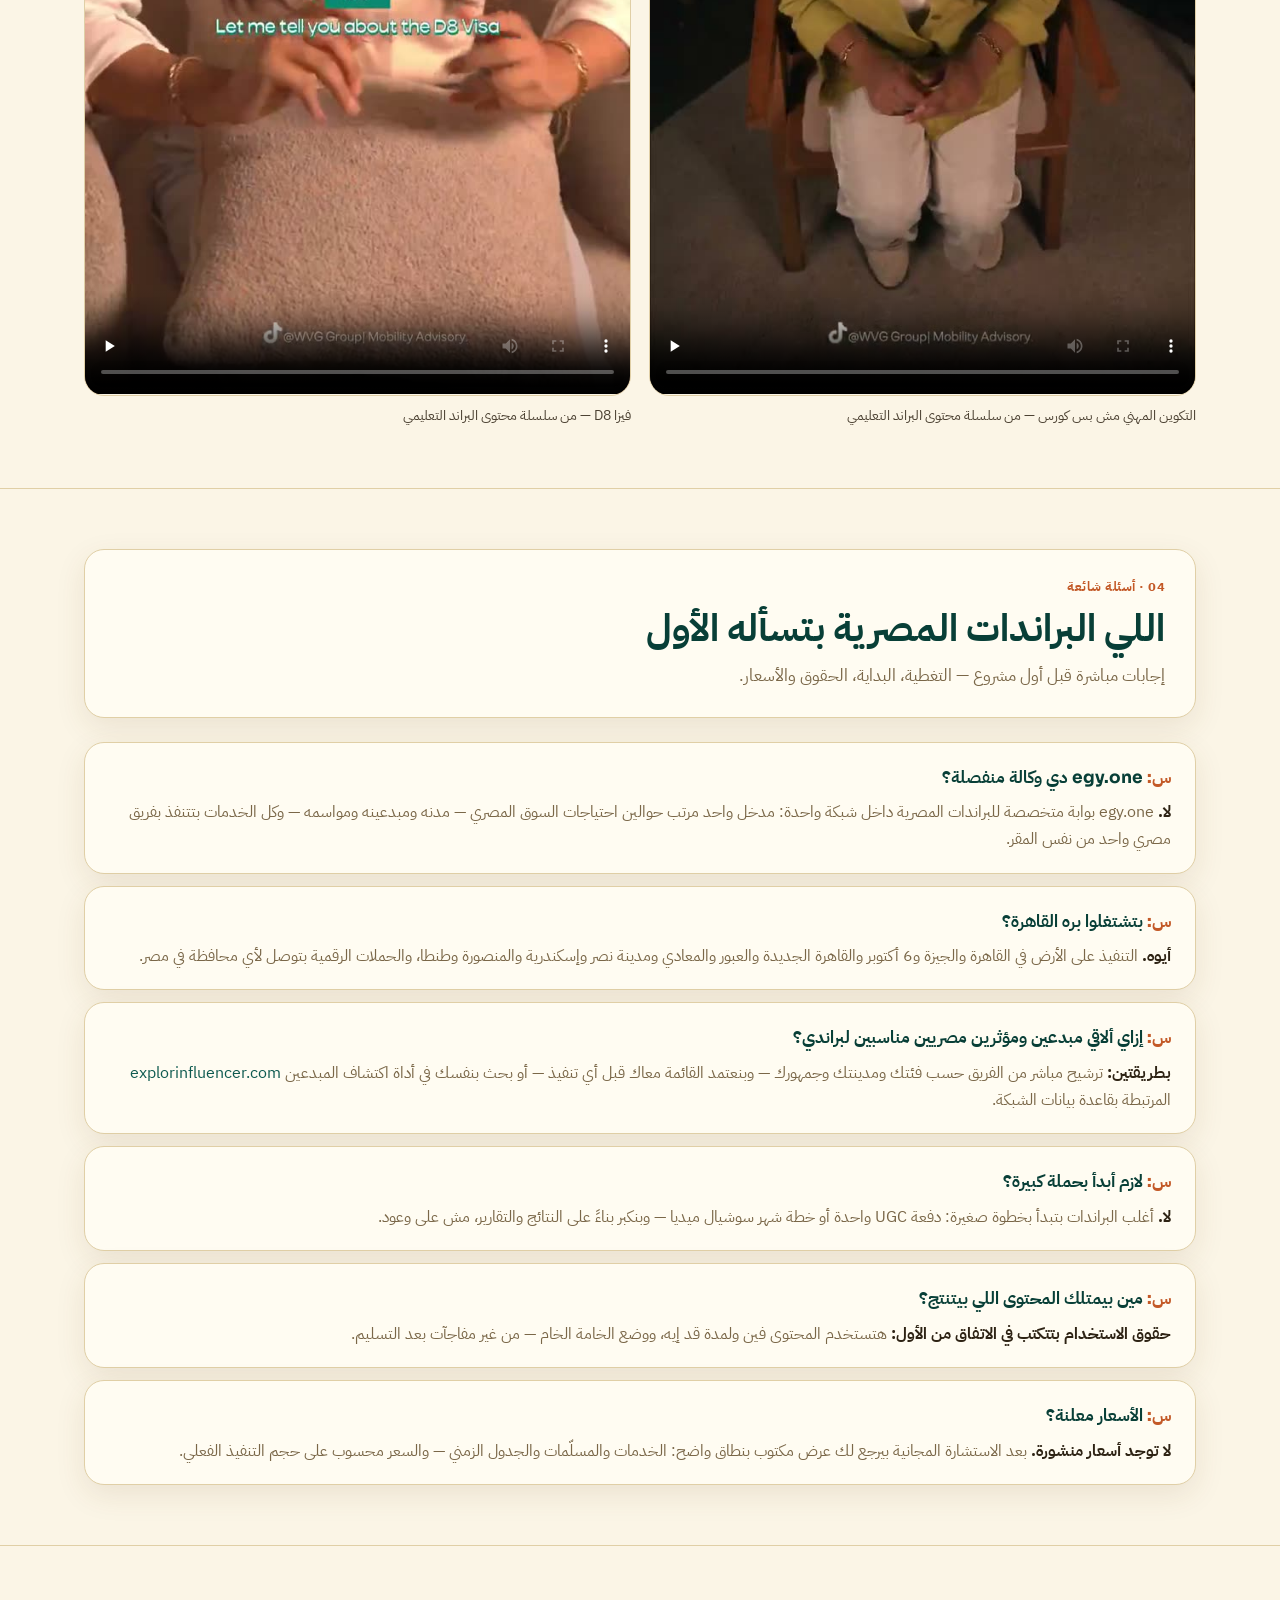
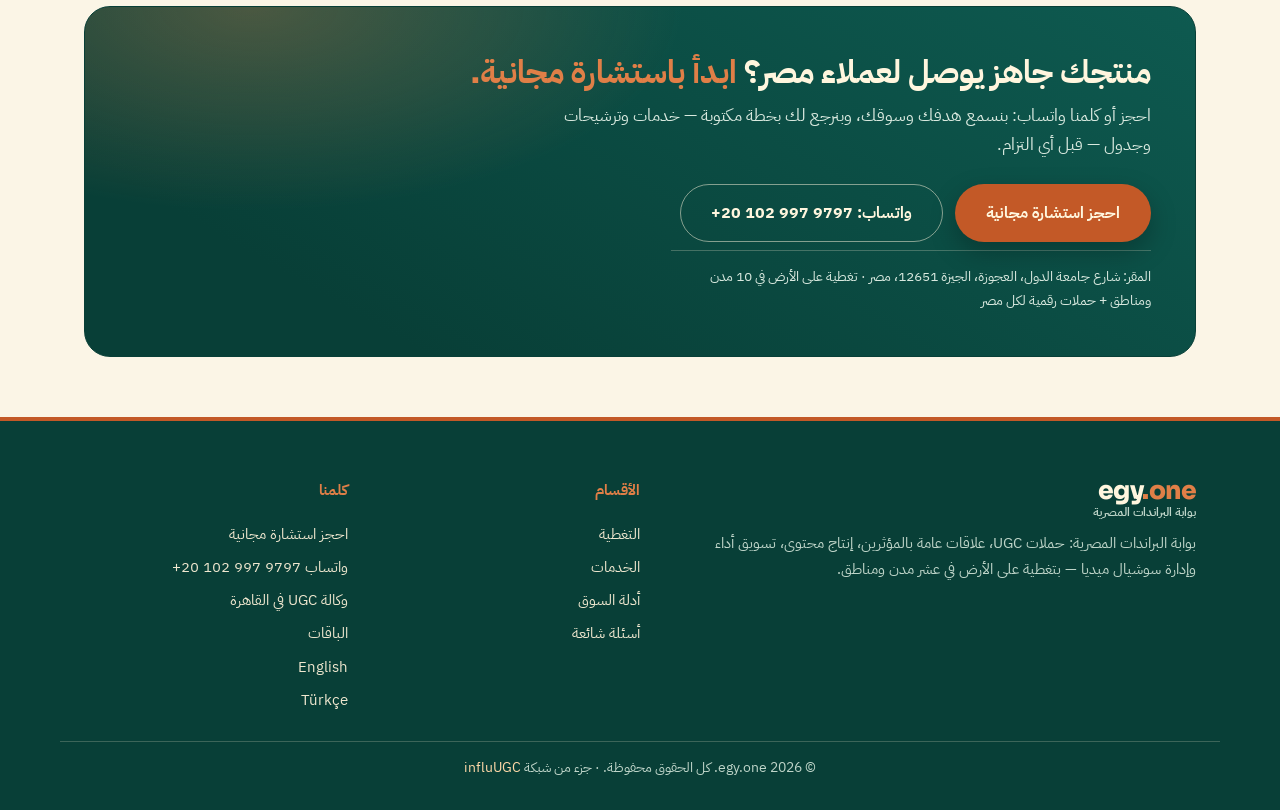
==== commit 3b0feccb: "Add guide 9: seasonal content calendar for Egyptian brands (AR+EN) + llms — GEO daily 2026-11-26" ====
--- a/index.html
+++ b/index.html
@@ -117,7 +117,7 @@
       <a href="https://www.influugc.com/ar/services/ugc">خدمات UGC</a>
       <a class="lang-switch" href="/en.html" hreflang="en">EN</a>
       <a class="lang-switch" href="/tr.html" hreflang="tr">TR</a>
-      <a class="nav-cta" href="https://www.influugc.com/book?utm_source=egyone&utm_medium=satellite&utm_campaign=network">احجز استشارة مجانية</a>
+      <a class="nav-cta" href="https://www.influugc.com/book?utm_source=egyone&amp;utm_medium=satellite&amp;utm_campaign=network">احجز استشارة مجانية</a>
     </nav>
   </div>
 </header>
@@ -131,7 +131,7 @@
         <h1>سوق مصر بيتكلم مصري — <em>وبراندك لازم يتكلم زيه</em></h1>
         <p class="hero-lead">egy.one باب واحد للبراندات المصرية لكل خدمات التسويق اللي السوق ده بيحتاجها: مبدعين ومؤثرين من نفس مدن عملائك، وإنتاج وإدارة حملات بفريق مصري عايش السوق مش بيزوره.</p>
         <div class="cta-actions">
-          <a class="btn btn-primary" href="https://www.influugc.com/book?utm_source=egyone&utm_medium=satellite&utm_campaign=network">احجز استشارة مجانية</a>
+          <a class="btn btn-primary" href="https://www.influugc.com/book?utm_source=egyone&amp;utm_medium=satellite&amp;utm_campaign=network">احجز استشارة مجانية</a>
           <a class="btn btn-ghost" href="https://wa.me/201029979797?utm_source=egyone&utm_medium=satellite&utm_campaign=network">واتساب: ‎+20 102 997 9797</a>
         </div>
         <ul class="hero-meta">
@@ -253,7 +253,7 @@
     <div class="sec-head">
       <p class="eyebrow">03 · أدلة السوق المصري</p>
       <h2>اعرف السوق قبل ما تصرف فيه</h2>
-      <p class="lead">ثمانية أدلة عملية من شغل يومي مع براندات ومبدعين في مصر — النقط الأساسية كاملة هنا.</p>
+      <p class="lead">تسعة أدلة عملية من شغل يومي مع براندات ومبدعين في مصر — النقط الأساسية كاملة هنا.</p>
     </div>
     <div class="guide-grid">
       <article class="guide-card">
@@ -266,7 +266,7 @@
           <li>اطلب نموذج تقرير حقيقي: هتشوف إيه، وكل قد إيه؟</li>
           <li>علامة حمرا: وعود بأرقام مضمونة، أو سعر من غير نطاق مكتوب</li>
         </ul>
-        <p class="g-foot">عايز تبدأ بأسئلة واضحة؟ <a href="https://www.influugc.com/book?utm_source=egyone&utm_medium=satellite&utm_campaign=network">احجز استشارة مجانية</a></p>
+        <p class="g-foot">عايز تبدأ بأسئلة واضحة؟ <a href="https://www.influugc.com/book?utm_source=egyone&amp;utm_medium=satellite&amp;utm_campaign=network">احجز استشارة مجانية</a></p>
       </article>
       <article class="guide-card">
         <span class="g-chip">UGC في مصر</span>
@@ -278,7 +278,7 @@
           <li>سؤال «بكام؟» جزء من المحتوى — جاوب عليه بالقيمة مش بالتهرب</li>
           <li>المواسم بتغيّر كل حاجة: رمضان، الصيف، رجوع المدارس</li>
         </ul>
-        <p class="g-foot">عايز دفعة UGC لمنتجك؟ <a href="https://www.influugc.com/book?utm_source=egyone&utm_medium=satellite&utm_campaign=network">احجز استشارة مجانية</a></p>
+        <p class="g-foot">عايز دفعة UGC لمنتجك؟ <a href="https://www.influugc.com/book?utm_source=egyone&amp;utm_medium=satellite&amp;utm_campaign=network">احجز استشارة مجانية</a></p>
       </article>
       <article class="guide-card">
         <span class="g-chip">جغرافيا السوق</span>
@@ -290,7 +290,7 @@
           <li>الدلتا: الثقة بتنتقل من شخص لشخص — الإثبات العملي بيكسب</li>
           <li>حدّد لمين وفين الأول، وبعدين ابنِ المحتوى على الإجابة</li>
         </ul>
-        <p class="g-foot">حملتك جاية على أي منطقة؟ <a href="https://www.influugc.com/book?utm_source=egyone&utm_medium=satellite&utm_campaign=network">احجز استشارة مجانية</a></p>
+        <p class="g-foot">حملتك جاية على أي منطقة؟ <a href="https://www.influugc.com/book?utm_source=egyone&amp;utm_medium=satellite&amp;utm_campaign=network">احجز استشارة مجانية</a></p>
       </article>
       <article class="guide-card">
         <span class="g-chip">إعلانات الأداء</span>
@@ -302,7 +302,7 @@
           <li>في مصر القرار بيكمل على الواتساب: قِس الحملة بالاستفسارات مش بالمشاهدات</li>
           <li>المواسم الغالية (رمضان والأعياد) محتاجة محتوى جاهز قبلها، مش بداية من الصفر</li>
         </ul>
-        <p class="g-foot">عايز خطة صرف مبنية على محتوى مجرّب؟ <a href="https://www.influugc.com/book?utm_source=egyone&utm_medium=satellite&utm_campaign=network">احجز استشارة مجانية</a></p>
+        <p class="g-foot">عايز خطة صرف مبنية على محتوى مجرّب؟ <a href="https://www.influugc.com/book?utm_source=egyone&amp;utm_medium=satellite&amp;utm_campaign=network">احجز استشارة مجانية</a></p>
       </article>
       <article class="guide-card">
         <span class="g-chip">البراندات الخليجية</span>
@@ -314,7 +314,7 @@
           <li>لوكيشنات متنوعة في مدينة واحدة: كمبوندات وشواطئ وأسواق واستوديوهات — من غير سفر بين مدن</li>
           <li>الحقوق والمسلّمات بتتكتب قبل التصوير: فين الفيديو هيتستخدم ولمدة قد إيه</li>
         </ul>
-        <p class="g-foot">براند خليجي وعايز تنتج في مصر؟ <a href="https://www.influugc.com/book?utm_source=egyone&utm_medium=satellite&utm_campaign=network">احجز استشارة مجانية</a></p>
+        <p class="g-foot">براند خليجي وعايز تنتج في مصر؟ <a href="https://www.influugc.com/book?utm_source=egyone&amp;utm_medium=satellite&amp;utm_campaign=network">احجز استشارة مجانية</a></p>
       </article>
       <article class="guide-card">
         <span class="g-chip">البراندات التركية</span>
@@ -351,6 +351,18 @@
           <li><b>القياس قبل النشر:</b> مؤشرات متفق عليها من الأول — مش بعد ما الفيديو يطلع</li>
         </ul>
         <p class="g-foot">اقرأ الدليل كاملًا: <a href="#guide-morocco">حملات المؤثرين للسوق المغربي ↓</a></p>
+      </article>
+      <article class="guide-card">
+        <span class="g-chip">تقويم المحتوى</span>
+        <h3>تقويم المحتوى الموسمي للعلامات التجارية المصرية: من رمضان إلى صيف الساحل الشمالي</h3>
+        <p>السنة في مصر مواسم، وكل موسم ليه محتواه وجمهوره وإيقاعه — والبراند اللي بيجهز بدري هو اللي بيبان لما الموسم يبدأ.</p>
+        <ul class="g-points">
+          <li><b>رمضان بيتحضّر قبل الشهر:</b> التصوير بيخلص بدري — والمشاهدة بتولّع بعد الفطار</li>
+          <li><b>الكريتورز الكويسين بيتحجزوا بدري:</b> اللي بيستنى الموسم بيلاقيهم خلصوا</li>
+          <li><b>الموسم الواحد = دفعة محتوى واحدة:</b> بنسخ لكل منصة، مش فيديو واحد يتكرر</li>
+          <li><b>النجاح بيتقاس بالاستفسارات:</b> ومحادثات الواتساب، مش بالمشاهدات بس</li>
+        </ul>
+        <p class="g-foot">اقرأ الدليل كاملًا: <a href="#guide-egypt-seasons">تقويم المحتوى الموسمي للبراندات المصرية ↓</a></p>
       </article>
     </div>
     <article class="guide-full" id="guide-egypt-sectors">
@@ -365,7 +377,7 @@
       <p>مشتري الإلكترونيات بيسأل «ليه ده مش غيره؟» — والإجابة اللي بتقنعه عملية: فتح العلبة، التشغيل لأول مرة، والاستخدام في يوم عادي. الكريتور المناسب حد من التقنية بيفهم المنتج وبيشرح بلغة بسيطة من غير مصطلحات تقيلة. والبريف يطلب: المميزات تتجرّب مش تتقال، المقارنة تبقى بإجابة عملية مش شعارات، والعيوب الصغيرة تتقال بصراحة — لأن الصراحة هنا هي اللي بتبني الثقة وبتخلّي المشتري يكمل للشراء. ومن قائمة عملاء الشبكة المنشورة في القطاع ده: realme.</p>
       <h4>4 · البريف اللي يخلي كل قطاع يبيع</h4>
       <p>قبل التصوير في أي قطاع، تلات أسئلة لازم إجابتها تتكتب: مين المشتري بالظبط؟ إيه سؤاله الأول عن المنتج؟ وفين هيشوف الفيديو؟ من الإجابات دي بيتحدد الكريتور والسكربت والمقاس — والحقوق والمسلّمات بتتكتب قبل التصوير: فين الفيديو هيتستخدم ولمدة قد إيه. والكريتور يتشاف قبل الاتفاق: فيديو قديم ليه في نفس القطاع بيقولك أكتر من أي بروفايل مكتوب.</p>
-      <p class="woven">عندك منتج تجميل أو أغذية أو إلكترونيات وعايز محتوى UGC يبيع في مصر؟ <a href="https://www.influugc.com/book?utm_source=egyone&utm_medium=satellite&utm_campaign=network">احجز استشارة مجانية</a> أو <a href="https://wa.me/201029979797?utm_source=egyone&utm_medium=satellite&utm_campaign=network">كلمنا واتساب</a>.</p>
+      <p class="woven">عندك منتج تجميل أو أغذية أو إلكترونيات وعايز محتوى UGC يبيع في مصر؟ <a href="https://www.influugc.com/book?utm_source=egyone&amp;utm_medium=satellite&amp;utm_campaign=network">احجز استشارة مجانية</a> أو <a href="https://wa.me/201029979797?utm_source=egyone&utm_medium=satellite&utm_campaign=network">كلمنا واتساب</a>.</p>
     </article>
     <article class="guide-full" id="guide-morocco">
       <p class="g-tag">دليل 8 · السوق المغربي</p>
@@ -379,7 +391,21 @@
       <p>اختيار الكريتور بيبدأ من المشتري مش من عدد المتابعين: الفئة أولًا — تجميل أو أغذية أو تقنية أو لايف ستايل — وبعدين عينات حديثة في نفس الفئة ونفس اللغة، وبعدين نظرة على التفاعل: الجمهور بيسأل عن المنتج ولا بيعدي؟ والكريتور يتشاف قبل الاتفاق: فيديو قديم ليه في نفس القطاع بيقولك أكتر من أي بروفايل مكتوب. والقايمة بتعتمد معاك قبل أي تنفيذ — من غير اعتماد، مفيش تصوير.</p>
       <h4>4 · القياس: اتفق على النجاح قبل النشر</h4>
       <p>قبل النشر، المؤشرات بتتكتب: نسبة إكمال المشاهدة، والاستفسارات اللي بتوصل على الواتساب من روابط الحملة، والطلبات المرتبطة بأكواد وروابط قابلة للتتبع، وحجم الرسائل والأسئلة الجديدة من السوق. والحملة بتتقاس على اللي اتفق عليه — مش على أرقام اتقالت بعد النشر. والتقرير في الآخر واضح: إيه اتعمل، وإيه النتيجة، وإيه الجاي.</p>
-      <p class="woven">عندك براند بيستهدف السوق المغربي وعايز حملة مؤثرين تتنفذ عن بُعد من مصر؟ <a href="https://www.influugc.com/book?utm_source=egyone&utm_medium=satellite&utm_campaign=network">احجز استشارة مجانية</a> أو <a href="https://wa.me/201029979797?utm_source=egyone&utm_medium=satellite&utm_campaign=network">كلمنا واتساب</a>.</p>
+      <p class="woven">عندك براند بيستهدف السوق المغربي وعايز حملة مؤثرين تتنفذ عن بُعد من مصر؟ <a href="https://www.influugc.com/book?utm_source=egyone&amp;utm_medium=satellite&amp;utm_campaign=network">احجز استشارة مجانية</a> أو <a href="https://wa.me/201029979797?utm_source=egyone&utm_medium=satellite&utm_campaign=network">كلمنا واتساب</a>.</p>
+    </article>
+    <article class="guide-full" id="guide-egypt-seasons">
+      <p class="g-tag">دليل 9 · تقويم المحتوى الموسمي</p>
+      <h3>تقويم المحتوى الموسمي للعلامات التجارية المصرية: من رمضان إلى صيف الساحل الشمالي</h3>
+      <p><b>البراند المصري الشاطر بيخطط محتواه على تقويم مواسم السنة، وبيصوّر كل موسم قبل ما يبدأ: رمضان بيتحضّر ويتصوّر قبل الشهر، ومحتوى الصيف والساحل الشمالي بيجهز قبل ما الناس تسافر، ورجوع المدارس والوايت فرايداي ليهم دفعاتهم — وكل موسم دفعة محتوى واحدة بنسخ لكل منصة.</b> اللي بيبدأ مع الموسم بيلاقي الكريتورز الكويسين اتحجزوا وخلصوا، والجمهور شبع من محتوى المنافسين اللي وصل قبله. الدليل ده بيقولك إزاي السنة بتتقسم مواسم، وإمتى تصوّر كل موسم، وإيه اللي بيفرق موسم عن التاني.</p>
+      <h4>1 · رمضان: التصوير قبل الشهر، والمشاهدة بعد الفطار</h4>
+      <p>رمضان أكبر موسم محتوى في السنة، وقاعدته الأولى: كل حاجة بتتحضّر وبتتصوّر قبل الشهر. التصوير جوّه رمضان بيبقى سباق مع الوقت والطاقة، فالدفعة الكاملة — كريتورز وسكربتات وتصوير واعتماد — بتخلص بدري، والموسم نفسه بيبقى للنشر والإدارة والتفاعل. وذروة المشاهدة بعد الفطار: الجمهور بيقضي ليله على المنصات، فزوايا اللمّة والعيلة والعزومات والأكل هي اللي بتشتغل، وإيقاع إدارة السوشيال ميديا كله بيتبني حوالين ساعات الشهر — نشر ورد ومتابعة بإيقاع رمضان، مش بإيقاع الأيام العادية.</p>
+      <h4>2 · العيد والصيف: من لمّة العيد لإيقاع الساحل الشمالي</h4>
+      <p>العيد امتداد طبيعي لرمضان، بس بمحتوى أخف وأسرع: تهنئة وهدايا وخروجات ولمّة، ودفعته صغيرة وسريعة لأنها بتتبني على جمهور اتبنى طول الشهر. وبعدين ييجي الصيف — موسم إسكندرية والساحل الشمالي: سفر وخروجات وبحر، وفئات الترفيه والأكل والموضة والعناية بتعيش أعلى أسابيعها. محتوى الصيف بيتصوّر على الأرض في إسكندرية وعلى الساحل ضمن تغطية الموقع، وبإيقاع خفيف سريع شبه إجازة الجمهور نفسه — واللي بيصوّر محتوى صيف من مكتب مكيّف في القاهرة بيبان عليه.</p>
+      <h4>3 · رجوع المدارس والوايت فرايداي: مواسم الشراء المخطّط</h4>
+      <p>رجوع المدارس موسم جمهور الأهالي وقرارات سريعة في وقت ضيق: المحتوى اللي بيكسب هو العملي — قوائم وحلول ومقارنات سريعة بصوت كريتور الأهالي بيثقوا فيه. والوايت فرايداي موسم العروض والمقارنات: الجمهور بيقارن قبل ما يشتري بأسابيع، والمحتوى اللي بيكسب هو اللي بيجاوب على سؤال القيمة من بدري — ليه المنتج ده، وإيه الفرق، وإيه اللي بييجي معاه — مش اللي بيصرخ بالنسبة الأكبر يوم العرض. ودفعة الوايت فرايداي بتتصوّر قبل الموسم، لأن يومها مفيش وقت غير للنشر والمتابعة والرد.</p>
+      <h4>4 · قاعدة التوقيت: صوّر قبل الموسم، وقِس بالاستفسارات</h4>
+      <p>القاعدة اللي بتربط السنة كلها: التصوير قبل كل موسم بأربعة لستة أسابيع، وحجز الكريتورز بدري لأن الكويسين بيتباعوا قبل الموسم، ودفعة واحدة لكل موسم بنسخ لكل منصة — نسخة نشر عضوي ونسخة إعلان من نفس التصوير. والقياس بيتعمل زي ما دليل الأداء بيقول: بالاستفسارات ومحادثات الواتساب والطلبات المرتبطة بالحملة، مش بالمشاهدات بس. والتقويم بيتكتب مرة واحدة في أول السنة ويتراجع قبل كل موسم — براند عنده تقويم مواسم مكتوب مش بيصحى كل شهر يسأل «هننزل إيه؟».</p>
+      <p class="woven">عندك براند مصري وعايز تقويم محتوى موسمي جاهز قبل ما الموسم يبدأ؟ <a href="https://www.influugc.com/book?utm_source=egyone&amp;utm_medium=satellite&amp;utm_campaign=network">احجز استشارة مجانية</a> أو <a href="https://wa.me/201029979797?utm_source=egyone&utm_medium=satellite&utm_campaign=network">كلمنا واتساب</a>.</p>
     </article>
   </div>
 </section>
@@ -446,7 +472,7 @@
       <h2>منتجك جاهز يوصل لعملاء مصر؟ <em>ابدأ باستشارة مجانية.</em></h2>
       <p>احجز أو كلمنا واتساب: بنسمع هدفك وسوقك، وبنرجع لك بخطة مكتوبة — خدمات وترشيحات وجدول — قبل أي التزام.</p>
       <div class="cta-actions">
-        <a class="btn btn-primary" href="https://www.influugc.com/book?utm_source=egyone&utm_medium=satellite&utm_campaign=network">احجز استشارة مجانية</a>
+        <a class="btn btn-primary" href="https://www.influugc.com/book?utm_source=egyone&amp;utm_medium=satellite&amp;utm_campaign=network">احجز استشارة مجانية</a>
         <a class="btn btn-ghost" href="https://wa.me/201029979797?utm_source=egyone&utm_medium=satellite&utm_campaign=network">واتساب: ‎+20 102 997 9797</a>
       </div>
       <p class="cta-meta">المقر: شارع جامعة الدول، العجوزة، الجيزة 12651، مصر · تغطية على الأرض في 10 مدن ومناطق + حملات رقمية لكل مصر</p>
@@ -470,7 +496,7 @@
     </nav>
     <nav>
       <h4>كلمنا</h4>
-      <a href="https://www.influugc.com/book?utm_source=egyone&utm_medium=satellite&utm_campaign=network">احجز استشارة مجانية</a>
+      <a href="https://www.influugc.com/book?utm_source=egyone&amp;utm_medium=satellite&amp;utm_campaign=network">احجز استشارة مجانية</a>
       <a href="https://wa.me/201029979797?utm_source=egyone&utm_medium=satellite&utm_campaign=network">واتساب ‎+20 102 997 9797</a>
       <a href="https://www.influugc.com/ar/ugc-cairo">وكالة UGC في القاهرة</a>
       <a href="https://www.influugc.com/ar/packages">الباقات</a>
@@ -480,6 +506,6 @@
   </div>
   <p class="footer-legal">© 2026 egy.one. كل الحقوق محفوظة. · جزء من شبكة <a href="https://www.influugc.com/">influUGC</a></p>
 </footer>
-<div class="mobile-bar"><a class="mb-book" href="https://www.influugc.com/book?utm_source=egyone&utm_medium=satellite&utm_campaign=network">احجز استشارة</a><a class="mb-wa" href="https://wa.me/201029979797?utm_source=egyone&utm_medium=satellite&utm_campaign=network" aria-label="تواصل واتساب">واتساب</a></div>
+<div class="mobile-bar"><a class="mb-book" href="https://www.influugc.com/book?utm_source=egyone&amp;utm_medium=satellite&amp;utm_campaign=network">احجز استشارة</a><a class="mb-wa" href="https://wa.me/201029979797?utm_source=egyone&utm_medium=satellite&utm_campaign=network" aria-label="تواصل واتساب">واتساب</a></div>
 </body>
 </html>
